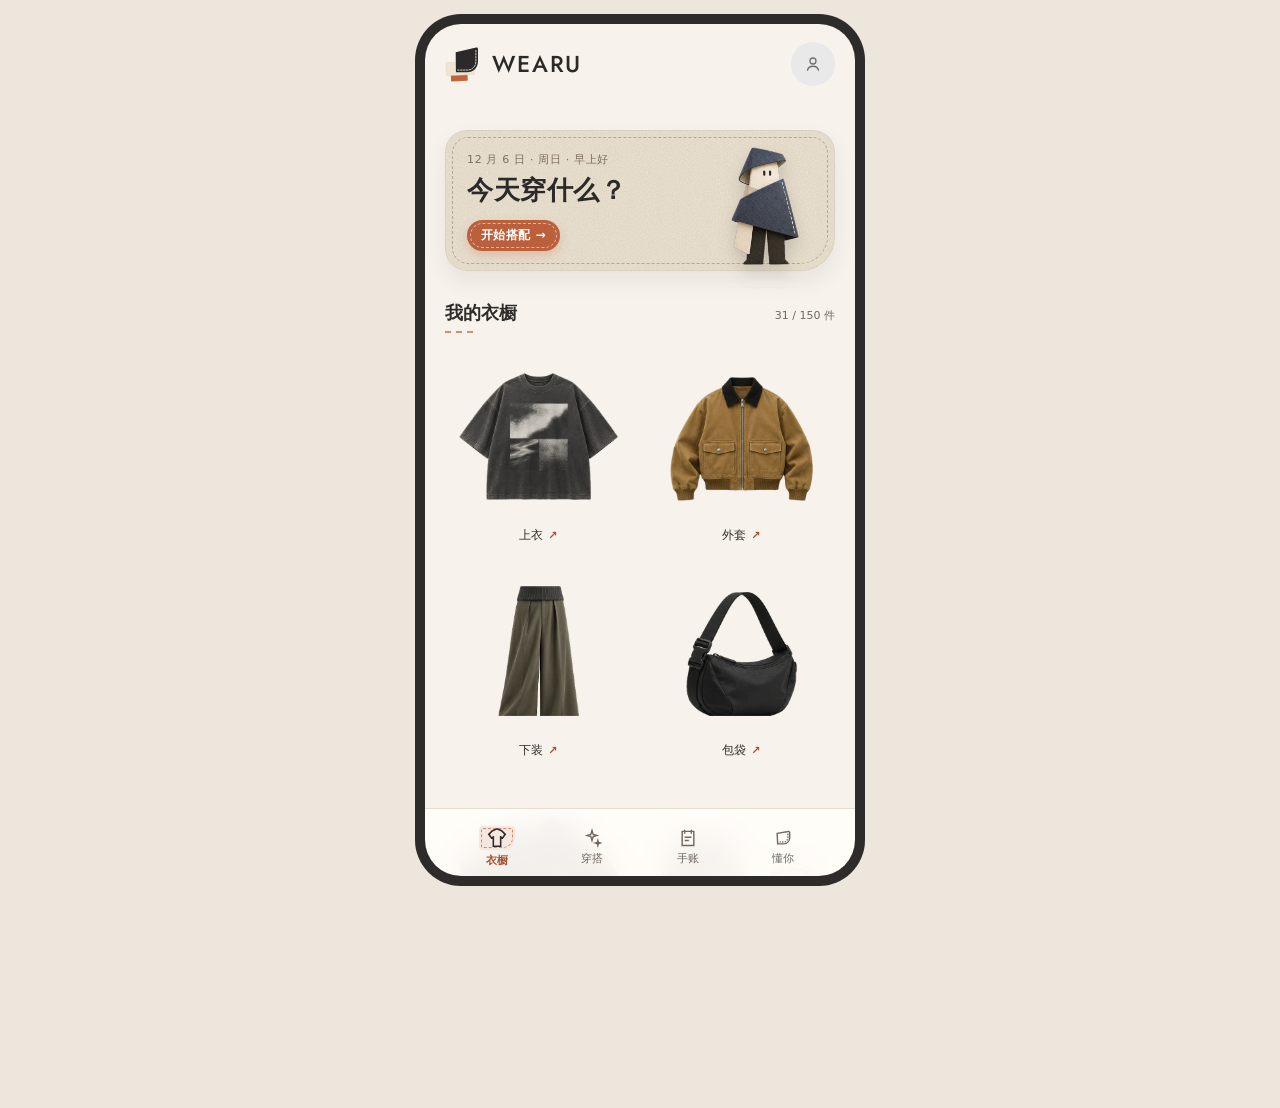
==== wearu/index.html @ a8592b29 "feat: WEARU Plus subscription entry points; gender moves into profile form Co-Authored-By: Claude Op" ====
<!doctype html>
<html lang="zh-CN">
<head>
  <meta charset="UTF-8" />
  <meta name="viewport" content="width=device-width, initial-scale=1, viewport-fit=cover" />
  <meta name="theme-color" content="#F6EFE6" />
  <meta name="apple-mobile-web-app-capable" content="yes" />
  <meta name="apple-mobile-web-app-status-bar-style" content="default" />
  <title>WEARU · AI 穿搭伙伴 Demo</title>
  <link rel="stylesheet" href="base.css" />
  <link rel="stylesheet" href="preview.css" />
  <link rel="preconnect" href="https://fonts.googleapis.com" />
  <link href="https://fonts.googleapis.com/css2?family=Jost:wght@500&display=swap" rel="stylesheet" />
</head>
<body>
  <div class="app-shell" id="app">
    <main id="screen" aria-live="polite"></main>
  </div>
  <div id="toast" class="toast" role="status"></div>
  <script src="preview.js"></script>
  <link rel="stylesheet" href="v011.css" />
  <script src="v011.js"></script>
  <link rel="stylesheet" href="v014.css" />
  <script src="v014.js"></script>
  <link rel="stylesheet" href="v015.css" />
  <script src="v015.js"></script>
  <link rel="stylesheet" href="v016.css" />
  <script src="v016.js"></script>
  <link rel="stylesheet" href="v017.css" />
  <script src="v017.js"></script>
  <link rel="stylesheet" href="v018.css" />
  <script src="v018.js"></script>
  <link rel="stylesheet" href="v019.css" />
  <script src="v019.js"></script>
  <link rel="stylesheet" href="v020.css" />
  <script src="v020.js"></script>
  <link rel="stylesheet" href="v021.css" />
  <script src="v021.js"></script>
  <link rel="stylesheet" href="v022.css" />
  <script src="v022.js"></script>
  <link rel="stylesheet" href="v023.css" />
  <link rel="stylesheet" href="v024.css" />
  <script src="v024.js"></script>
  <script src="v025.js"></script>
  <link rel="stylesheet" href="v026.css" />
  <script src="v026.js"></script>
  <link rel="stylesheet" href="v027.css" />
  <link rel="stylesheet" href="v028.css" />
  <script src="v028.js"></script>
  <link rel="stylesheet" href="v029.css" />
  <link rel="stylesheet" href="v030.css" />
  <script src="v030.js"></script>
  <link rel="stylesheet" href="v031.css" />
  <script src="v031.js"></script>
  <link rel="stylesheet" href="v032.css" />
  <script src="v032.js"></script>
  <link rel="stylesheet" href="v033.css" />
  <script src="v033.js"></script>
  <link rel="stylesheet" href="v034.css" />
  <script src="v034.js"></script>
  <link rel="stylesheet" href="v035.css" />
  <script src="v035.js"></script>
</body>
</html>
---- wearu/base.css ----
:root {
  --ink: #232323;
  --muted: #737373;
  --paper: #f1f1f1;
  --surface: #fafafa;
  --line: #d7d7d7;
  --accent: #646464;
  --accent-dark: #4e4e4e;
  --sage: #7e7e7e;
  --blue: #444444;
  --shadow: 0 12px 34px rgba(49,49,49, .1);
  --serif: 'Noto Serif SC', 'Songti SC', serif;
  --sans: 'DM Sans', 'Noto Sans SC', system-ui, sans-serif;
}

* { box-sizing: border-box; }
html { background: #d4d4d4; }
body { margin: 0; color: var(--ink); font-family: var(--sans); background: #d4d4d4; letter-spacing: 0; }
button, input, textarea { font: inherit; letter-spacing: 0; }
button { color: inherit; }

.app-shell { width: 100%; max-width: 480px; min-height: 100dvh; margin: 0 auto; background: var(--paper); position: relative; overflow: hidden; }
#screen { min-height: 100dvh; }
.screen { min-height: 100dvh; padding: max(18px, env(safe-area-inset-top)) 20px calc(92px + env(safe-area-inset-bottom)); animation: enter .28s ease both; }
.screen.flush { padding-left: 0; padding-right: 0; }
@keyframes enter { from { opacity: 0; transform: translateY(5px); } }

.topbar { display: flex; align-items: center; justify-content: space-between; height: 44px; }
.eyebrow { margin: 0; color: var(--muted); font-size: 12px; font-weight: 600; text-transform: uppercase; }
.icon-btn { width: 40px; height: 40px; display: grid; place-items: center; border: 1px solid var(--line); border-radius: 50%; background: rgba(250,250,250,.75); cursor: pointer; }
.icon-btn svg { width: 19px; height: 19px; fill: none; stroke: currentColor; stroke-width: 1.8; }

h1, h2, h3, p { margin-top: 0; }
h1 { margin: 22px 0 12px; font-family: var(--serif); font-size: 34px; line-height: 1.25; font-weight: 600; }
h2 { font-family: var(--serif); font-size: 25px; line-height: 1.35; font-weight: 600; }
.lead { color: var(--muted); font-size: 15px; line-height: 1.7; }

.weather { display: flex; align-items: center; gap: 8px; color: var(--muted); font-size: 13px; }
.weather-dot { width: 7px; height: 7px; border-radius: 50%; background: #a0a0a0; box-shadow: 0 0 0 4px rgba(160,160,160,.12); }
.intent-grid { display: grid; grid-template-columns: 1fr 1fr; gap: 10px; margin: 24px 0 18px; }
.intent { min-height: 112px; padding: 14px; border: 1px solid var(--line); background: rgba(250,250,250,.68); border-radius: 6px; text-align: left; display: flex; flex-direction: column; justify-content: space-between; cursor: pointer; transition: .2s ease; }
.intent span:first-child { font-family: var(--serif); font-size: 16px; line-height: 1.45; }
.intent small { color: var(--muted); font-size: 11px; }
.intent.selected { border-color: var(--accent); background: #ececec; box-shadow: inset 0 0 0 1px var(--accent); }
.intent-mark { width: 22px; height: 3px; background: var(--line); transition: .2s ease; }
.intent.selected .intent-mark { width: 42px; background: var(--accent); }

.composer { position: relative; }
.composer textarea { width: 100%; min-height: 86px; padding: 15px 48px 15px 15px; resize: none; border: 1px solid var(--line); border-radius: 6px; background: var(--surface); color: var(--ink); line-height: 1.6; outline: none; }
.composer textarea:focus { border-color: #a1a1a1; box-shadow: 0 0 0 3px rgba(161,161,161,.13); }
.composer .send { position: absolute; right: 10px; bottom: 11px; width: 32px; height: 32px; border: 0; border-radius: 50%; background: var(--ink); color: white; display: grid; place-items: center; }

.primary, .secondary { width: 100%; min-height: 52px; padding: 14px 18px; border-radius: 4px; font-weight: 600; cursor: pointer; }
.primary { border: 1px solid var(--ink); background: var(--ink); color: white; }
.primary.accent { border-color: var(--accent); background: var(--accent); }
.primary:disabled { opacity: .35; cursor: default; }
.secondary { border: 1px solid var(--line); background: var(--surface); }
.sticky-action { position: fixed; z-index: 5; left: 50%; bottom: calc(78px + env(safe-area-inset-bottom)); transform: translateX(-50%); width: min(calc(100% - 40px), 440px); }

.bottom-nav { position: fixed; z-index: 6; left: 50%; bottom: 0; transform: translateX(-50%); width: min(100%, 480px); height: calc(66px + env(safe-area-inset-bottom)); padding: 8px 36px env(safe-area-inset-bottom); display: flex; justify-content: space-between; background: rgba(241,241,241,.94); border-top: 1px solid var(--line); backdrop-filter: blur(12px); }
.nav-item { min-width: 58px; border: 0; background: none; color: var(--muted); font-size: 10px; display: grid; gap: 2px; place-items: center; }
.nav-item svg { width: 21px; height: 21px; fill: none; stroke: currentColor; stroke-width: 1.6; }
.nav-item.active { color: var(--ink); }

.sheet-backdrop { position: fixed; z-index: 20; inset: 0; background: rgba(26,26,26,.38); display: flex; align-items: flex-end; justify-content: center; animation: fade .2s ease; }
.sheet { width: min(100%, 480px); max-height: 90dvh; overflow: auto; padding: 10px 20px calc(24px + env(safe-area-inset-bottom)); border-radius: 12px 12px 0 0; background: var(--paper); animation: sheet .3s ease; }
@keyframes fade { from { opacity: 0; } }
@keyframes sheet { from { transform: translateY(40px); opacity: 0; } }
.sheet-handle { width: 40px; height: 4px; margin: 2px auto 22px; border-radius: 3px; background: var(--line); }
.sheet-head { display: flex; justify-content: space-between; align-items: start; gap: 16px; }
.sheet-head h2 { margin-bottom: 8px; }

.wardrobe-grid { display: grid; grid-template-columns: repeat(2, 1fr); gap: 10px; margin: 20px 0; }
.garment-card { position: relative; min-height: 185px; overflow: hidden; border: 1px solid transparent; border-radius: 6px; background: #e7e7e7; cursor: pointer; }
.garment-card img { width: 100%; aspect-ratio: 1 / 1; object-fit: cover; display: block; mix-blend-mode: multiply; }
.garment-card .meta { padding: 10px; background: var(--surface); }
.garment-card strong { display: block; font-size: 13px; }
.garment-card small { color: var(--muted); font-size: 11px; }
.garment-card.selected { border-color: var(--accent); }
.check { position: absolute; top: 10px; right: 10px; width: 24px; height: 24px; border-radius: 50%; display: grid; place-items: center; color: white; background: var(--accent); font-size: 13px; }
.selection-count { color: var(--muted); font-size: 13px; }

.loading-screen { display: grid; place-items: center; align-content: center; text-align: center; }
.loader-look { width: 210px; height: 250px; position: relative; margin-bottom: 34px; }
.loader-look span { position: absolute; background: var(--line); animation: pulse 1.4s infinite ease-in-out; }
.loader-look .a { width: 92px; height: 78px; top: 8px; left: 57px; }
.loader-look .b { width: 74px; height: 122px; top: 94px; left: 31px; animation-delay: .12s; }
.loader-look .c { width: 74px; height: 122px; top: 94px; right: 27px; animation-delay: .24s; }
@keyframes pulse { 50% { background: #afafaf; transform: translateY(-3px); } }
.progress { width: 220px; height: 2px; overflow: hidden; background: var(--line); }
.progress::after { content: ''; display: block; height: 100%; width: 40%; background: var(--accent); animation: progress 1.4s infinite ease-in-out; }
@keyframes progress { from { transform: translateX(-100%); } to { transform: translateX(350%); } }

.canvas-head { padding: 18px 20px 0; }
.canvas-head h1 { margin: 12px 0 7px; font-size: 27px; }
.direction { margin: 18px 0 10px; display: grid; grid-template-columns: repeat(3, 1fr); border-bottom: 1px solid var(--line); }
.direction button { padding: 10px 4px 11px; border: 0; border-bottom: 2px solid transparent; background: none; color: var(--muted); font-size: 12px; }
.direction button.active { color: var(--ink); border-bottom-color: var(--accent); font-weight: 600; }

.look-canvas { height: min(52dvh, 470px); min-height: 410px; position: relative; margin: 0 12px; overflow: hidden; background: #e5e5e5; border-radius: 6px; }
.look-canvas::before { content: 'LOOK 01'; position: absolute; left: 14px; top: 14px; z-index: 2; color: #7c7c7c; font-size: 10px; font-weight: 600; }
.look-item { position: absolute; padding: 0; border: 1px solid transparent; border-radius: 4px; background: transparent; cursor: pointer; transition: transform .22s ease, border-color .22s ease; }
.look-item img { width: 100%; height: 100%; object-fit: cover; display: block; mix-blend-mode: multiply; }
.look-item.selected { border-color: var(--accent); transform: scale(1.025); z-index: 3; }
.look-item.outer { width: 50%; height: 44%; top: 6%; left: 2%; transform: rotate(-3deg); }
.look-item.top { width: 42%; height: 38%; top: 9%; right: 4%; transform: rotate(4deg); }
.look-item.bottom { width: 48%; height: 47%; bottom: 3%; left: 7%; transform: rotate(2deg); }
.look-item.shoes { width: 40%; height: 31%; bottom: 8%; right: 5%; transform: rotate(-5deg); }
.look-item.selected.outer, .look-item.selected.top, .look-item.selected.bottom, .look-item.selected.shoes { transform: scale(1.025); }

.canvas-info { padding: 17px 20px 170px; }
.rationale { font-family: var(--serif); font-size: 15px; line-height: 1.7; }
.lesson { display: flex; gap: 12px; padding: 13px 0; border-top: 1px solid var(--line); color: var(--muted); font-size: 12px; line-height: 1.65; }
.lesson b { flex: 0 0 auto; color: var(--accent); font-size: 10px; }
.canvas-dock { position: fixed; z-index: 7; left: 50%; bottom: 0; transform: translateX(-50%); width: min(100%, 480px); padding: 10px 20px calc(14px + env(safe-area-inset-bottom)); background: rgba(241,241,241,.96); border-top: 1px solid var(--line); backdrop-filter: blur(12px); }
.quick-actions { display: flex; gap: 7px; overflow-x: auto; padding-bottom: 9px; scrollbar-width: none; }
.quick-actions button { flex: 0 0 auto; padding: 8px 12px; border: 1px solid var(--line); border-radius: 18px; background: var(--surface); font-size: 11px; }
.dock-row { display: grid; grid-template-columns: 46px 1fr; gap: 8px; }

.preview-hero { position: relative; height: 64dvh; min-height: 510px; background: #e1e1e1; overflow: hidden; }
.preview-hero img { width: 100%; height: 100%; object-fit: cover; }
.preview-top { position: absolute; z-index: 2; top: max(18px, env(safe-area-inset-top)); left: 18px; right: 18px; display: flex; justify-content: space-between; }
.preview-tag { padding: 7px 10px; border-radius: 2px; background: rgba(250,250,250,.84); backdrop-filter: blur(8px); font-size: 10px; font-weight: 600; }
.preview-body { padding: 20px 20px 34px; }
.preview-body h2 { margin-bottom: 7px; }
.disclaimer { color: var(--muted); font-size: 11px; line-height: 1.55; }
.feedback-chips { display: flex; gap: 8px; overflow-x: auto; margin: 16px 0; scrollbar-width: none; }
.feedback-chips button { flex: 0 0 auto; padding: 9px 12px; border: 1px solid var(--line); border-radius: 18px; background: transparent; font-size: 11px; }
.action-row { display: grid; grid-template-columns: 1fr 1.45fr; gap: 8px; }

.checklist { margin: 24px 0; border-top: 1px solid var(--line); }
.checklist-item { display: grid; grid-template-columns: 42px 1fr auto; align-items: center; gap: 12px; padding: 13px 0; border-bottom: 1px solid var(--line); }
.checklist-item img { width: 42px; height: 42px; border-radius: 3px; object-fit: cover; mix-blend-mode: multiply; }
.checklist-item strong { font-size: 13px; }
.checklist-item small { display: block; color: var(--muted); font-size: 11px; }
.checklist-item span { color: var(--sage); font-size: 18px; }
.try-note { padding: 14px; margin: 18px 0; border-left: 3px solid var(--accent); background: #e8e8e8; font-size: 12px; line-height: 1.65; }

.confirmed { min-height: 100dvh; padding: max(28px, env(safe-area-inset-top)) 20px calc(32px + env(safe-area-inset-bottom)); display: flex; flex-direction: column; }
.confirmed .mini-look { flex: 1; min-height: 390px; margin: 18px 0; position: relative; background: #e5e5e5; overflow: hidden; border-radius: 4px; }
.confirmed .mini-look img { width: 100%; height: 100%; object-fit: cover; }
.confirmed h1 { margin: 8px 0; }
.confirmed .date-stamp { color: var(--accent); font-family: var(--serif); font-size: 13px; }

.feedback-list { display: grid; gap: 8px; margin: 20px 0 28px; }
.feedback-option { padding: 15px; border: 1px solid var(--line); border-radius: 4px; background: var(--surface); text-align: left; }
.feedback-option.selected { border-color: var(--accent); background: #ececec; }
.learning-card { padding: 18px; margin: 20px 0; background: #e7e7e7; border-radius: 4px; }
.learning-card small { color: var(--sage); font-weight: 600; }
.learning-card p { margin: 8px 0 0; font-family: var(--serif); line-height: 1.7; }

.toast { position: fixed; z-index: 50; left: 50%; bottom: 100px; transform: translate(-50%, 12px); width: max-content; max-width: calc(100% - 40px); padding: 11px 15px; border-radius: 3px; background: var(--ink); color: white; font-size: 12px; opacity: 0; pointer-events: none; transition: .25s ease; }
.toast.show { opacity: 1; transform: translate(-50%, 0); }

.design-note { padding: 12px 0; color: var(--muted); font-size: 11px; text-align: center; }
@media (min-width: 600px) {
  .app-shell { box-shadow: 0 0 0 1px rgba(0,0,0,.04), 0 20px 80px rgba(0,0,0,.16); }
}
@media (prefers-reduced-motion: reduce) { *, *::before, *::after { animation-duration: .01ms !important; scroll-behavior: auto !important; transition-duration: .01ms !important; } }

/* Wardrobe-first mobile experience */
:root {
  --closet-ink: #272727;
  --closet-muted: #727272;
  --closet-paper: #f2f2f2;
  --closet-cool: #e4e4e4;
  --closet-coral: #808080;
  --oak-light: #b2b2b2;
  --oak: #8c8c8c;
  --oak-dark: #646464;
  --cabinet: #e1e1e1;
}

.app-shell { background: var(--closet-paper); }
.screen { padding: max(18px, env(safe-area-inset-top)) 18px calc(86px + env(safe-area-inset-bottom)); }
.kicker { margin: 0 0 5px; color: var(--closet-muted); font-size: 10px; font-weight: 600; letter-spacing: 1.2px; }
.round-btn { width: 40px; height: 40px; flex: 0 0 auto; display: grid; place-items: center; border: 1px solid rgba(53,53,53,.14); border-radius: 50%; background: rgba(255,255,255,.62); cursor: pointer; }
.round-btn svg { width: 19px; height: 19px; fill: none; stroke: currentColor; stroke-width: 1.7; }
.primary { min-height: 50px; border: 0; border-radius: 5px; background: var(--closet-ink); }

.bottom-nav { height: calc(64px + env(safe-area-inset-bottom)); padding: 7px 46px env(safe-area-inset-bottom); background: rgba(242,242,242,.95); border-color: rgba(62,62,62,.12); }
.nav-item { cursor: pointer; }
.nav-item svg { width: 22px; height: 22px; }
.nav-item.active { color: var(--closet-coral); }

.wardrobe-home { background: linear-gradient(180deg, var(--closet-cool) 0, #efefef 38%, var(--closet-paper) 78%); }
.home-header { height: 58px; display: flex; align-items: flex-start; justify-content: space-between; }
.home-header h1 { margin: 0; font-family: var(--serif); font-size: 28px; line-height: 1.2; }

.dada-guide { height: 112px; margin: 6px 0 10px; position: relative; display: flex; align-items: center; }
.dada-copy { width: 67%; padding: 13px 38px 13px 14px; position: relative; z-index: 1; border-radius: 5px; background: rgba(255,255,255,.7); box-shadow: 0 8px 24px rgba(66,66,66,.07); }
.dada-copy::after { content: ''; position: absolute; right: -12px; top: 37px; border: 7px solid transparent; border-left-color: rgba(255,255,255,.7); }
.dada-copy b, .dada-copy span { display: block; }
.dada-copy b { margin-bottom: 4px; font-family: var(--serif); font-size: 13px; }
.dada-copy span { color: var(--closet-muted); font-size: 11px; }
.dada-guide img { width: 132px; height: 142px; position: absolute; z-index: 2; right: -14px; bottom: -13px; object-fit: cover; object-position: center; mix-blend-mode: multiply; }

.wardrobe-frame { position: relative; padding: 9px 9px 11px; border: 4px solid var(--oak-dark); border-radius: 8px 8px 4px 4px; background: var(--oak); box-shadow: inset 0 0 0 3px rgba(234,234,234,.35), 0 18px 36px rgba(58,58,58,.18); transition: transform .35s ease, opacity .35s ease; }
.wardrobe-frame.is-opening { transform: scale(.97); }
.wood-top { height: 32px; padding: 0 6px 7px; display: flex; align-items: center; justify-content: space-between; color: #3e3e3e; }
.wood-top span { font-family: var(--serif); font-size: 11px; font-weight: 600; letter-spacing: 2px; }
.wood-top button { border: 0; background: none; color: #505050; font-size: 9px; text-decoration: underline; text-underline-offset: 3px; }
.closet-grid { height: min(52dvh, 470px); min-height: 404px; display: grid; grid-template-columns: repeat(6, 1fr); grid-template-rows: 1.08fr .86fr .58fr; gap: 5px; }
.closet-zone { min-width: 0; min-height: 0; padding: 0; overflow: hidden; position: relative; border: 2px solid var(--oak-dark); border-radius: 2px; background: var(--cabinet); box-shadow: inset 0 0 18px rgba(80,80,80,.08); cursor: pointer; transition: transform .3s ease, filter .3s ease, box-shadow .3s ease; }
.closet-zone:active { transform: scale(.975); }
.closet-zone.opening { z-index: 5; transform: scale(1.07); filter: brightness(1.05); box-shadow: 0 14px 32px rgba(45,45,45,.28); }
.zone-outer { grid-column: 1 / 4; grid-row: 1 / 3; }
.zone-tops { grid-column: 4 / 7; grid-row: 1; }
.zone-bottoms { grid-column: 4 / 7; grid-row: 2; }
.zone-shoes { grid-column: 1 / 3; grid-row: 3; }
.zone-bags { grid-column: 3 / 5; grid-row: 3; }
.zone-accessories { grid-column: 5 / 7; grid-row: 3; }
.zone-label { position: absolute; z-index: 3; top: 8px; left: 9px; right: 8px; display: flex; align-items: baseline; justify-content: space-between; text-align: left; }
.zone-label b { color: #3b3b3b; font-family: var(--serif); font-size: 12px; }
.zone-label small { color: #707070; font-size: 9px; }
.zone-content { position: absolute; inset: 26px 5px 17px; }
.zone-content::before { content: ''; position: absolute; top: 0; left: 9%; right: 9%; height: 2px; background: var(--oak-dark); opacity: .55; }
.zone-content img { width: 100%; height: 100%; display: block; object-fit: contain; mix-blend-mode: multiply; transition: transform .3s ease; }
.closet-zone:hover .zone-content img { transform: scale(1.035); }
.zone-hint { position: absolute; z-index: 2; left: 8px; bottom: 6px; color: #747474; font-size: 8px; }
.zone-shoes .zone-content, .zone-bags .zone-content { inset: 23px 4px 10px; }
.zone-shoes .zone-content::before, .zone-bags .zone-content::before { display: none; }
.wood-base { height: 11px; display: flex; justify-content: space-around; }
.wood-base span { width: 52px; height: 8px; margin-top: 9px; border-radius: 0 0 4px 4px; background: var(--oak-dark); }
.add-clothes { width: 100%; height: 46px; margin-top: 20px; display: flex; align-items: center; justify-content: center; gap: 8px; border: 1px solid rgba(58,58,58,.17); border-radius: 5px; background: rgba(255,255,255,.55); color: var(--closet-ink); font-size: 12px; font-weight: 600; }
.add-clothes svg { width: 17px; height: 17px; fill: none; stroke: currentColor; stroke-width: 1.7; }

.category-screen { min-height: 100dvh; background: var(--closet-paper); animation: categoryIn .35s cubic-bezier(.2,.75,.25,1) both; }
@keyframes categoryIn { from { opacity: 0; transform: scale(.965) translateY(8px); } }
.list-header { height: 74px; display: grid; grid-template-columns: 40px 1fr 40px; align-items: center; gap: 12px; border-bottom: 1px solid rgba(61,61,61,.12); }
.list-header > div { text-align: center; }
.list-header h1 { margin: 0; font-family: var(--serif); font-size: 25px; }
.list-summary { height: 52px; display: flex; align-items: center; justify-content: space-between; }
.list-summary span { color: var(--closet-muted); font-size: 12px; }
.list-summary button { border: 0; background: none; color: var(--closet-ink); font-size: 11px; }
.clothes-list { display: grid; grid-template-columns: 1fr 1fr; gap: 10px; }
.clothing-card, .new-item-card { min-width: 0; padding: 0; position: relative; overflow: hidden; border: 1px solid rgba(61,61,61,.1); border-radius: 5px; background: #eaeaea; text-align: left; }
.clothing-card img { width: 100%; aspect-ratio: 1 / 1.08; display: block; object-fit: cover; mix-blend-mode: multiply; }
.wear-count { position: absolute; z-index: 2; top: 9px; left: 9px; padding: 5px 7px; border-radius: 12px; background: rgba(35,35,35,.67); color: white; font-size: 8px; }
.clothing-info { min-height: 60px; padding: 10px; display: block; background: rgba(255,255,255,.75); }
.clothing-info b, .clothing-info small { display: block; overflow: hidden; text-overflow: ellipsis; white-space: nowrap; }
.clothing-info b { margin-bottom: 4px; font-size: 12px; }
.clothing-info small { color: var(--closet-muted); font-size: 9px; }
.new-item-card { min-height: 220px; display: grid; place-items: center; align-content: center; gap: 8px; border-style: dashed; background: transparent; color: var(--closet-muted); font-size: 11px; }
.new-item-card svg { width: 24px; height: 24px; fill: none; stroke: currentColor; stroke-width: 1.3; }
.list-footnote { margin: 24px 0; color: var(--closet-muted); font-size: 9px; text-align: center; }

.sheet-backdrop { background: rgba(31,31,31,.38); }
.item-sheet { width: min(100%,480px); padding: 10px 18px calc(22px + env(safe-area-inset-bottom)); border-radius: 12px 12px 0 0; background: var(--closet-paper); animation: sheet .3s ease; }
.item-sheet > img { width: 100%; height: min(48dvh, 430px); display: block; border-radius: 5px; object-fit: contain; background: #e7e7e7; mix-blend-mode: multiply; }
.item-sheet-copy { padding: 17px 0; display: flex; align-items: flex-start; justify-content: space-between; gap: 14px; }
.item-sheet-copy h2 { margin: 0 0 5px; font-size: 21px; }
.item-sheet-copy p:last-child { margin: 0; color: var(--closet-muted); font-size: 10px; }
.toast { bottom: 86px; }

::view-transition-old(root) { animation: .18s ease both fade; }
::view-transition-new(root) { animation: .3s ease both categoryIn; }

@media (max-height: 760px) {
  .dada-guide { height: 90px; }
  .dada-guide img { width: 112px; height: 120px; }
  .closet-grid { min-height: 350px; height: 46dvh; }
  .add-clothes { margin-top: 14px; }
}

/* Interactive 3D wardrobe */
.wardrobe-scene-wrap { position: relative; overflow: hidden; border: 1px solid rgba(56,56,56,.18); border-radius: 7px; background: radial-gradient(circle at 50% 22%, #ececec 0, #c8c8c8 58%, #7e7e7e 100%); box-shadow: inset 0 0 40px rgba(59,59,59,.12), 0 18px 36px rgba(57,57,57,.13); transition: transform .45s ease, opacity .45s ease; }
.wardrobe-scene-wrap.is-opening { transform: scale(1.04); opacity: .78; }
.scene-toolbar { height: 34px; padding: 0 11px; position: absolute; z-index: 3; top: 0; left: 0; right: 0; display: flex; align-items: center; justify-content: space-between; background: linear-gradient(180deg, rgba(250,250,250,.76), rgba(250,250,250,0)); pointer-events: none; }
.scene-toolbar span { display: flex; align-items: center; gap: 6px; color: #4e4e4e; font-size: 9px; font-weight: 600; }
.scene-toolbar i { width: 6px; height: 6px; border-radius: 50%; background: #848484; box-shadow: 0 0 0 3px rgba(132,132,132,.14); }
.scene-toolbar button { padding: 5px 7px; border: 0; background: transparent; color: #5b5b5b; font-size: 8px; text-decoration: underline; text-underline-offset: 3px; pointer-events: auto; }
#wardrobe-scene { width: 100%; height: min(52dvh, 470px); min-height: 400px; touch-action: none; cursor: grab; }
#wardrobe-scene:active { cursor: grabbing; }
#wardrobe-scene canvas { width: 100%; height: 100%; display: block; }
.scene-tip { height: 27px; padding: 0 12px; position: absolute; left: 0; right: 0; bottom: 0; display: flex; align-items: center; justify-content: space-between; background: rgba(57,57,57,.58); color: rgba(255,255,255,.88); font-size: 8px; pointer-events: none; }
.scene-tip span:first-child::before { content: '↔'; margin-right: 5px; }
.scene-tip span:last-child::before { content: '◎'; margin-right: 5px; }
.scene-fallback { height: 100%; display: grid; place-items: center; color: #505050; font-size: 11px; }

.add-sheet { width: min(100%, 480px); padding: 10px 18px calc(22px + env(safe-area-inset-bottom)); border-radius: 12px 12px 0 0; background: var(--closet-paper); animation: sheet .3s ease; }
.add-sheet h2 { margin: 0 0 7px; font-size: 23px; }
.add-lead { margin: 0 0 19px; color: var(--closet-muted); font-size: 11px; line-height: 1.6; }
.add-methods { display: grid; gap: 8px; }
.add-methods > button { min-height: 68px; padding: 10px 12px; display: grid; grid-template-columns: 40px 1fr 18px; align-items: center; gap: 10px; border: 1px solid rgba(58,58,58,.12); border-radius: 5px; background: #fdfdfd; text-align: left; }
.add-methods .method-icon { width: 40px; height: 40px; display: grid; place-items: center; border-radius: 50%; background: #dddddd; color: #666666; font-size: 19px; }
.add-methods b, .add-methods small { display: block; }
.add-methods b { margin-bottom: 4px; font-size: 12px; }
.add-methods small { color: var(--closet-muted); font-size: 9px; }
.add-methods i { color: #959595; font-size: 21px; font-style: normal; }
.text-back { margin: 0 0 18px; padding: 0; border: 0; background: transparent; color: var(--closet-muted); font-size: 10px; }
.link-form { display: grid; grid-template-columns: 1fr 92px; gap: 8px; }
.link-form input { min-width: 0; height: 48px; padding: 0 12px; border: 1px solid rgba(58,58,58,.18); border-radius: 4px; background: #fdfdfd; outline: none; }
.link-form input:focus { border-color: var(--closet-coral); box-shadow: 0 0 0 3px rgba(128,128,128,.1); }
.link-form button { border: 0; border-radius: 4px; background: var(--closet-ink); color: white; font-size: 10px; }
.link-form button:disabled { opacity: .55; }
.privacy-note { margin: 13px 0 4px; color: var(--closet-muted); font-size: 9px; line-height: 1.55; }
.import-preview { margin: 17px 0; display: grid; grid-template-columns: 112px 1fr; align-items: center; gap: 14px; border: 1px solid rgba(58,58,58,.12); border-radius: 5px; overflow: hidden; background: #fdfdfd; }
.import-preview img { width: 112px; height: 112px; display: block; object-fit: cover; background: #e6e6e6; mix-blend-mode: multiply; }
.import-preview b, .import-preview small { display: block; }
.import-preview b { margin-bottom: 6px; font-size: 12px; }
.import-preview small { color: var(--closet-muted); font-size: 9px; }
.category-select { margin: 0 0 17px; display: flex; align-items: center; justify-content: space-between; }
.category-select span { font-size: 11px; font-weight: 600; }
.category-select select { min-width: 122px; height: 38px; padding: 0 10px; border: 1px solid rgba(58,58,58,.15); border-radius: 4px; background: #fdfdfd; }
.import-cancel { margin-top: 8px; }

@media (max-height: 760px) {
  #wardrobe-scene { min-height: 340px; height: 44dvh; }
}

/* Flat wardrobe management direction */
.wardrobe-home { overflow-y: auto; background: linear-gradient(180deg, #e7e7e7 0, #f1f1f1 270px, var(--closet-paper) 100%); }
.dada-integrated { height: 104px; margin-bottom: 14px; }
.dada-integrated .dada-copy { width: calc(100% - 92px); padding-right: 18px; }
.dada-integrated > img { width: 112px; height: 142px; right: -2px; bottom: -18px; object-fit: contain; object-position: center bottom; mix-blend-mode: normal; filter: drop-shadow(0 8px 10px rgba(61,61,61,.16)); }

.closet-furniture { margin-top: 2px; }
.furniture-heading { height: 42px; display: flex; align-items: flex-end; justify-content: space-between; }
.furniture-heading h2 { margin: 0; font-size: 19px; }
.furniture-heading > span { color: var(--closet-muted); font-size: 10px; }
.flat-wardrobe { height: 340px; margin-top: 10px; position: relative; overflow: hidden; border-radius: 7px; background: #e4e4e4; box-shadow: inset 0 0 0 1px rgba(61,61,61,.1), 0 12px 28px rgba(57,57,57,.11); }
.flat-wardrobe > img:first-child { width: 100%; height: 100%; display: block; object-fit: contain; filter: drop-shadow(0 10px 14px rgba(52,52,52,.13)); }
.closet-clothing { position: absolute; z-index: 2; object-fit: contain; mix-blend-mode: multiply; pointer-events: none; }
.closet-jacket { width: 34%; height: 49%; left: 8%; top: 17%; }
.closet-top { width: 25%; height: 27%; right: 13%; top: 15%; }
.closet-trousers { width: 24%; height: 30%; right: 14%; top: 43%; }
.closet-bag { width: 22%; height: 20%; left: 39%; bottom: 7%; }
.wardrobe-hotspot { position: absolute; z-index: 4; padding: 0; border: 1px solid transparent; border-radius: 4px; background: transparent; cursor: pointer; transition: .2s ease; }
.wardrobe-hotspot:hover, .wardrobe-hotspot:active { border-color: rgba(128,128,128,.72); background: rgba(248,248,248,.16); box-shadow: inset 0 0 0 1px rgba(255,255,255,.45); }
.wardrobe-hotspot span { position: absolute; left: 7px; bottom: 6px; padding: 4px 7px; border-radius: 12px; background: rgba(39,39,39,.7); color: white; font-size: 8px; }
.wardrobe-hotspot small { position: absolute; right: 7px; top: 7px; width: 19px; height: 19px; display: grid; place-items: center; border-radius: 50%; background: rgba(253,253,253,.88); color: #4a4a4a; font-size: 8px; }
.hotspot-outer { left: 4%; top: 9%; width: 44%; height: 62%; }
.hotspot-tops { right: 5%; top: 9%; width: 43%; height: 31%; }
.hotspot-bottoms { right: 5%; top: 40%; width: 43%; height: 33%; }
.hotspot-bags { left: 4%; right: 5%; bottom: 3%; height: 24%; }

.small-furniture-grid { display: grid; grid-template-columns: 1fr 1fr; gap: 10px; margin-top: 12px; }
.furniture-card { min-width: 0; padding: 0; overflow: hidden; border: 1px solid rgba(59,59,59,.11); border-radius: 6px; background: rgba(255,255,255,.62); text-align: left; }
.furniture-image { height: 137px; position: relative; display: block; overflow: hidden; background: #e6e6e6; }
.furniture-image > img:first-child { width: 100%; height: 100%; display: block; object-fit: contain; filter: drop-shadow(0 8px 10px rgba(54,54,54,.1)); }
.stored-item { position: absolute; z-index: 2; object-fit: contain; mix-blend-mode: multiply; pointer-events: none; }
.shoes-stored { width: 62%; height: 47%; left: 19%; bottom: 13%; }
.jewelry-stored { width: 40%; height: 38%; left: 30%; bottom: 22%; }
.furniture-meta { min-height: 48px; padding: 9px 10px; display: flex; align-items: center; justify-content: space-between; background: rgba(255,255,255,.72); }
.furniture-meta b { font-family: var(--serif); font-size: 12px; }
.furniture-meta small { color: var(--closet-muted); font-size: 9px; }
.wardrobe-home .add-clothes { margin: 12px 0 8px; }

@media (max-height: 760px) {
  .flat-wardrobe { height: 300px; }
  .furniture-image { height: 120px; }
}

/* Product demo v3 */
:root { --v3-bg:#f1f1f1; --v3-white:#fdfdfd; --v3-ink:#2a2a2a; --v3-muted:#8a8a8a; --v3-coral:#8b8b8b; --v3-wood:#ababab; --v3-line:#e0e0e0; }
.v3 { min-height:100dvh; color:var(--v3-ink); background:var(--v3-bg); font-family:'Noto Sans SC',var(--sans); }
.app-page { min-height:100dvh; padding:max(18px,env(safe-area-inset-top)) 20px calc(92px + env(safe-area-inset-bottom)); animation:v3in .28s ease both; }
@keyframes v3in { from { opacity:0; transform:translateY(5px); } }
.brand-top { height:38px; display:flex; align-items:center; justify-content:space-between; }
.brand-top>b { color:#8d8d8d; font-family:'Playfair Display',Georgia,serif; font-size:20px; }
.circle-icon { width:38px; height:38px; display:grid; place-items:center; border:0; border-radius:50%; background:#e9e9e9; color:#6e6e6e; }
.circle-icon svg,.app-nav svg,.outline-add svg,.import-sheet>button svg { width:18px; height:18px; fill:none; stroke:currentColor; stroke-width:1.7; }
.date-line { margin:8px 0 0; color:rgba(113,113,113,.62); font-size:10px; letter-spacing:1.5px; }
.weather-banner { display:flex; align-items:center; gap:12px; margin:10px 0 6px; padding:12px 14px; border-radius:18px; background:linear-gradient(135deg,rgba(242,242,242,.9),rgba(253,253,253,.75)); box-shadow:0 4px 16px rgba(113,113,113,.09); }
.weather-icon { flex:0 0 auto; width:46px; height:46px; display:grid; place-items:center; font-size:30px; line-height:1; filter:drop-shadow(0 2px 4px rgba(0,0,0,.08)); }
.weather-copy { flex:1; min-width:0; display:flex; flex-direction:column; gap:3px; }
.weather-copy b { font-family:var(--serif); font-size:26px; line-height:1; color:var(--v3-ink); }
.weather-copy b small { margin-left:6px; font-family:var(--sans); font-size:12px; color:var(--v3-muted); font-weight:400; }
.weather-copy span { color:var(--v3-muted); font-size:10px; letter-spacing:.5px; }
.weather-refresh { width:34px; height:34px; border:1px solid rgba(113,113,113,.16); border-radius:50%; background:transparent; color:#6e6e6e; font-size:15px; }

.category-panel { flex:1; display:grid; grid-template-columns:repeat(3,1fr); grid-auto-rows:1fr; gap:12px; padding:14px; border-radius:24px; background:var(--v3-white); box-shadow:0 6px 22px rgba(113,113,113,.09); }
.category-tile { position:relative; padding:0; border:0; border-radius:18px; background:#e7e7e7; box-shadow:0 3px 10px rgba(131,131,131,.1); overflow:hidden; transition:transform .18s ease; }
.category-tile:active { transform:scale(.96); }
.tile-illust { position:absolute; inset:0; display:block; }
.tile-illust img { width:100%; height:100%; object-fit:cover; }
.tile-label { position:absolute; left:0; right:0; bottom:0; z-index:2; padding:16px 0 11px; text-align:center; font-family:var(--serif); font-size:15px; color:var(--v3-ink); background:linear-gradient(to top,rgba(242,242,242,.96) 42%,rgba(242,242,242,0)); }
.tile-badge { position:absolute; z-index:3; top:9px; right:10px; min-width:20px; height:20px; padding:0 6px; display:grid; place-items:center; border-radius:12px; background:rgba(253,253,253,.94); color:var(--v3-coral); font-size:9px; font-weight:600; box-shadow:0 1px 4px rgba(99,99,99,.15); }

.profile-sheet { width:min(100%,480px); max-height:88dvh; overflow-y:auto; padding:10px 18px calc(22px + env(safe-area-inset-bottom)); border-radius:20px 20px 0 0; background:var(--v3-bg); animation:sheet .28s ease; }
.profile-sheet h2 { margin:0 0 6px; font-size:22px; }
.profile-sheet label { display:flex; align-items:center; justify-content:space-between; gap:10px; margin:12px 0; font-size:11px; color:var(--v3-ink); }
.profile-sheet input,.profile-sheet select,.profile-sheet textarea { min-width:200px; padding:9px 12px; border:1px solid #d4d4d4; border-radius:12px; background:white; font:inherit; }
.profile-sheet textarea { width:100%; resize:none; }
.chip-group { margin:14px 0; }
.chip-group>span { display:block; margin-bottom:8px; font-size:11px; color:var(--v3-ink); }
.chip-group>div { display:flex; flex-wrap:wrap; gap:7px; }
.chip { padding:7px 12px; border:1px solid #d4d4d4; border-radius:16px; background:white; font-size:11px; color:var(--v3-muted); }
.chip.selected { border-color:var(--v3-coral); background:#efefef; color:var(--v3-coral); }
.profile-sheet .dark-button { margin-top:10px; }

.page-title { margin:15px 0 22px; font-family:var(--serif); font-size:28px; line-height:1.15; }
.page-top.compact { height:62px; display:grid; grid-template-columns:38px 1fr 38px; align-items:center; }
.page-top.compact h1 { margin:0; font-family:var(--serif); font-size:22px; text-align:center; }
.top-spacer { width:38px; }
.micro { margin:0 0 5px; color:var(--v3-muted); font-size:9px; font-weight:600; letter-spacing:.7px; text-transform:uppercase; }

.app-nav { position:fixed; z-index:20; left:50%; bottom:0; transform:translateX(-50%); width:min(100%,480px); height:calc(68px + env(safe-area-inset-bottom)); padding:8px 24px env(safe-area-inset-bottom); display:grid; grid-template-columns:repeat(4,1fr); background:rgba(253,253,253,.96); border-top:1px solid var(--v3-line); backdrop-filter:blur(14px); }
.app-nav button { border:0; background:transparent; color:#bbbbbb; display:grid; place-items:center; align-content:center; gap:3px; font-size:9px; }
.app-nav button.active { color:var(--v3-coral); }
.app-nav svg { width:20px; height:20px; }

.dada-hero { min-height:168px; position:relative; overflow:hidden; display:grid; grid-template-columns:42% 58%; border-radius:24px; background:rgba(253,253,253,.92); box-shadow:0 8px 28px rgba(116,116,116,.11); }
.dada-visual { min-height:168px; position:relative; display:flex; align-items:flex-end; justify-content:center; background:#c5c5c5; }
.dada-visual img { width:100%; height:100%; position:relative; z-index:1; object-fit:contain; object-position:center bottom; }
.dada-hero-copy { padding:24px 16px 20px; position:relative; z-index:2; }
.dada-hero-copy h2 { margin:0 0 9px; font-family:var(--serif); font-size:16px; line-height:1.45; }
.dada-hero-copy p { margin:0; color:var(--v3-muted); font-size:10px; line-height:1.65; }
.dada-hero-copy button { margin-top:13px; padding:9px 15px; border:0; border-radius:18px; background:var(--v3-coral); color:white; font-size:10px; font-weight:600; box-shadow:0 5px 12px rgba(139,139,139,.27); }

.wardrobe-page { display:flex; flex-direction:column; }
.wardrobe-section { margin-top:22px; flex:1; display:flex; flex-direction:column; }
.section-title { display:flex; align-items:baseline; justify-content:space-between; margin-bottom:11px; }
.section-title h2 { margin:0; font-family:var(--sans); font-size:13px; letter-spacing:.5px; }
.section-title span { color:#a5a5a5; font-size:10px; }
.illustrated-wardrobe { height:330px; position:relative; overflow:hidden; border-radius:24px; background:var(--v3-white); box-shadow:0 6px 22px rgba(113,113,113,.09); }
.wardrobe-base { width:100%; height:100%; display:block; object-fit:contain; }
.inside-item { position:absolute; z-index:2; object-fit:contain; mix-blend-mode:multiply; pointer-events:none; }
.item-top { width:30%; height:31%; left:8%; top:17%; }
.item-jacket { width:30%; height:34%; left:9%; top:52%; }
.item-bottom { width:25%; height:34%; right:11%; top:16%; }
.item-bag { width:26%; height:25%; right:11%; bottom:10%; }
.closet-hot { position:absolute; z-index:4; padding:0; border:1px solid transparent; border-radius:11px; background:transparent; }
.closet-hot:hover,.closet-hot:active { border-color:rgba(139,139,139,.5); background:rgba(139,139,139,.04); }
.closet-hot span { position:absolute; top:9px; left:9px; padding:5px 9px; border-radius:14px; background:rgba(253,253,253,.92); box-shadow:0 2px 8px rgba(63,63,63,.08); font-size:9px; font-weight:600; }
.closet-hot i { position:absolute; top:13px; right:9px; width:18px; height:18px; display:grid; place-items:center; border-radius:50%; background:#e6e6e6; color:var(--v3-coral); font-size:8px; font-style:normal; }
.hot-tops { left:5%; top:10%; width:45%; height:42%; }
.hot-outer { left:5%; bottom:7%; width:45%; height:39%; }
.hot-bottoms { right:5%; top:10%; width:44%; height:42%; }
.hot-bags { right:5%; bottom:7%; width:44%; height:39%; }
.utility-grid { display:grid; grid-template-columns:1fr 1fr; gap:12px; margin-top:14px; }
.utility-grid>button { padding:14px 12px; border:0; border-radius:18px; background:var(--v3-white); box-shadow:0 4px 16px rgba(113,113,113,.08); }
.utility-visual { height:82px; position:relative; display:block; }
.utility-visual>img:first-child { width:100%; height:100%; object-fit:contain; }
.utility-item { position:absolute; object-fit:contain; mix-blend-mode:multiply; }
.shoe-preview { width:58%; height:42%; left:21%; bottom:12%; }
.jewel-preview { width:36%; height:35%; left:32%; bottom:20%; }
.utility-grid b,.utility-grid small { display:block; }
.utility-grid b { margin-top:6px; font-family:var(--serif); font-size:13px; }
.utility-grid small { margin-top:3px; color:var(--v3-muted); font-size:9px; }
.outline-add { width:100%; height:47px; margin-top:16px; display:flex; align-items:center; justify-content:center; gap:7px; border:1px solid rgba(141,141,141,.36); border-radius:14px; background:transparent; color:#727272; font-size:11px; font-weight:600; }

.category-summary { height:50px; display:flex; align-items:center; justify-content:space-between; color:var(--v3-muted); font-size:10px; }
.category-summary button { border:0; background:transparent; color:var(--v3-ink); font-size:10px; }
.garment-grid { display:grid; grid-template-columns:1fr 1fr; gap:11px; }
.garment-tile,.add-garment-tile { min-width:0; padding:0; overflow:hidden; position:relative; border:0; border-radius:16px; background:var(--v3-white); text-align:left; box-shadow:0 4px 14px rgba(113,113,113,.07); }
.garment-tile>img { width:100%; aspect-ratio:1/1.05; display:block; object-fit:contain; background:#f1f1f1; }
.wear-badge { position:absolute; z-index:2; top:9px; left:9px; padding:5px 7px; border-radius:11px; background:rgba(42,42,42,.65); color:white; font-size:8px; }
.garment-copy { padding:10px; display:block; }
.garment-copy b,.garment-copy small { display:block; overflow:hidden; text-overflow:ellipsis; white-space:nowrap; }
.garment-copy b { font-size:11px; }
.garment-copy small { margin-top:4px; color:var(--v3-muted); font-size:8px; }
.add-garment-tile { min-height:213px; display:grid; place-items:center; align-content:center; gap:6px; border:1px dashed #c9c9c9; background:transparent; color:var(--v3-muted); font-size:10px; }
.add-garment-tile svg { width:22px; height:22px; fill:none; stroke:currentColor; stroke-width:1.5; }

.scene-pills { display:flex; gap:8px; overflow-x:auto; scrollbar-width:none; }
.scene-pills button { flex:0 0 auto; padding:9px 16px; border:1px solid #d6d6d6; border-radius:18px; background:transparent; color:#737373; font-size:11px; }
.scene-pills button.selected { border-color:var(--v3-ink); background:var(--v3-ink); color:white; }

/* styling setup */
.setup-block { margin-bottom:20px; }
.setup-label { margin-bottom:10px; }
.setup-label b { display:block; font-family:var(--serif); font-size:15px; }
.setup-label small { color:var(--v3-muted); font-size:10px; }
.scene-input { width:100%; margin-top:10px; padding:11px 14px; border:1px solid #dadada; border-radius:14px; background:var(--v3-white); font:inherit; font-size:12px; }
.scene-input::placeholder { color:#b0b0b0; }
.pick-strip { display:flex; gap:9px; overflow-x:auto; padding:2px; scrollbar-width:none; }
.pick-item { flex:0 0 auto; width:72px; padding:7px 6px; border:1.5px solid #dedede; border-radius:14px; background:var(--v3-white); display:flex; flex-direction:column; align-items:center; gap:5px; }
.pick-item img { width:48px; height:48px; object-fit:contain; mix-blend-mode:multiply; }
.pick-item .pick-none { width:48px; height:48px; display:grid; place-items:center; font-size:11px; color:var(--v3-muted); }
.pick-item small { font-size:8px; color:var(--v3-muted); white-space:nowrap; }
.pick-item.selected { border-color:var(--v3-coral); background:#efefef; }
.generate-button { margin-top:6px; }

/* generating */
.generating { min-height:60dvh; display:flex; flex-direction:column; align-items:center; justify-content:center; gap:10px; color:var(--v3-ink); }
.generating.small { min-height:180px; }
.generating b { font-family:var(--serif); font-size:15px; }
.generating small { color:var(--v3-muted); font-size:10px; }
.spinner { width:30px; height:30px; border:3px solid #e1e1e1; border-top-color:var(--v3-coral); border-radius:50%; animation:spin .8s linear infinite; }
@keyframes spin { to { transform:rotate(360deg); } }

/* styling result */
.result-meta { display:flex; gap:7px; flex-wrap:wrap; margin:-6px 0 8px; }
.meta-chip { padding:5px 11px; border-radius:14px; background:#e8e8e8; color:#6e6e6e; font-size:10px; }
.swipe-hint { margin:0 0 10px; color:var(--v3-muted); font-size:10px; }
.look-scroller { display:flex; gap:14px; overflow-x:auto; scroll-snap-type:x mandatory; scrollbar-width:none; margin:0 -20px; padding:0 20px; }
.look-scroller::-webkit-scrollbar { display:none; }
.look-slide { flex:0 0 100%; scroll-snap-align:center; padding:16px; border-radius:24px; background:var(--v3-white); box-shadow:0 8px 28px rgba(113,113,113,.1); box-sizing:border-box; }
.look-heading { display:flex; align-items:flex-start; justify-content:space-between; }
.look-heading h2 { margin:0; font-size:17px; }
.look-heading>span { color:#ababab; font-size:9px; }
.look-layout { height:360px; margin-top:10px; position:relative; overflow:hidden; border-radius:16px; background:#e8e8e8; }
.look-layout img { position:absolute; object-fit:contain; }
.look-jacket { width:50%; height:43%; left:0; top:0; transform:rotate(-3deg); }
.look-top { width:45%; height:40%; right:0; top:2%; transform:rotate(3deg); }
.look-bottom { width:52%; height:52%; left:3%; bottom:1%; }
.look-shoes { width:42%; height:30%; right:2%; bottom:4%; }
.look-bag { width:28%; height:22%; right:11%; top:40%; transform:rotate(5deg); }
.look-reason { margin:14px 1px 4px; color:#717171; font-size:11px; line-height:1.7; }
.look-items { display:flex; flex-wrap:wrap; gap:6px; margin-top:8px; }
.look-items span { padding:4px 9px; border-radius:12px; background:#ededed; color:#7c7c7c; font-size:9px; }
.look-dots { display:flex; justify-content:center; gap:6px; margin:14px 0 4px; }
.look-dots span { width:7px; height:7px; border-radius:50%; background:#d2d2d2; transition:all .2s; }
.look-dots span.on { width:18px; border-radius:4px; background:var(--v3-coral); }
.ghost-button { width:100%; min-height:48px; margin-bottom:11px; border:1.5px solid var(--v3-coral); border-radius:14px; background:transparent; color:var(--v3-coral); font-size:12px; font-weight:600; }
.coral-button,.dark-button { width:100%; min-height:50px; border:0; border-radius:14px; color:white; font-size:12px; font-weight:600; }
.coral-button { background:var(--v3-coral); box-shadow:0 6px 15px rgba(139,139,139,.24); }
.dark-button { background:var(--v3-ink); }

/* try-on */
.tryon-sheet { width:min(100%,480px); max-height:88dvh; overflow-y:auto; padding:10px 18px calc(22px + env(safe-area-inset-bottom)); border-radius:20px 20px 0 0; background:var(--v3-bg); animation:sheet .28s ease; }
.tryon-sheet h2 { margin:2px 0 14px; font-size:20px; }
.tryon-options { display:grid; grid-template-columns:1fr 1fr; gap:10px; }
.tryon-options button { padding:16px 10px; border:1px solid #dadada; border-radius:16px; background:var(--v3-white); display:flex; flex-direction:column; align-items:center; gap:5px; }
.tryon-emoji { font-size:30px; }
.tryon-options b { font-size:12px; }
.tryon-options small { color:var(--v3-muted); font-size:9px; text-align:center; }
.tryon-result { margin-top:14px; text-align:center; }
.tryon-result img { width:100%; aspect-ratio:3/4; object-fit:cover; border-radius:16px; background:#e9e9e9; }
.tryon-switch { display:grid; grid-template-columns:1fr 1fr; gap:8px; margin-bottom:4px; }
.tryon-switch button { padding:10px; border:1px solid #dadada; border-radius:12px; background:var(--v3-white); color:var(--v3-muted); font-size:11px; }
.tryon-switch button.on { border-color:var(--v3-coral); background:#efefef; color:var(--v3-coral); font-weight:600; }

/* diary date picker */
.date-picker { display:flex; gap:10px; margin:-4px 0 12px; }
.date-picker select { flex:1; padding:9px 12px; border:1px solid #dadada; border-radius:12px; background:var(--v3-white); font:inherit; font-size:12px; }
.day-strip { display:flex; gap:6px; overflow-x:auto; scrollbar-width:none; padding-bottom:4px; margin-bottom:12px; }
.day-strip::-webkit-scrollbar { display:none; }
.day-strip button { position:relative; flex:0 0 auto; width:42px; height:52px; border:0; border-radius:14px; background:var(--v3-white); color:var(--v3-muted); box-shadow:0 2px 8px rgba(113,113,113,.06); }
.day-strip button b { font-size:14px; }
.day-strip button i { position:absolute; left:50%; bottom:7px; transform:translateX(-50%); width:4px; height:4px; border-radius:50%; background:var(--v3-coral); }
.day-strip button.active { background:var(--v3-coral); color:white; }
.day-strip button.active i { background:white; }
.scene-filter { display:flex; gap:7px; overflow-x:auto; scrollbar-width:none; margin-bottom:16px; }
.scene-filter button { flex:0 0 auto; padding:6px 13px; border:1px solid #dadada; border-radius:15px; background:transparent; color:#737373; font-size:10px; }
.scene-filter button.on { border-color:var(--v3-coral); background:#efefef; color:var(--v3-coral); }
.diary-empty { padding:40px 20px; text-align:center; border-radius:20px; background:var(--v3-white); box-shadow:0 6px 22px rgba(113,113,113,.08); }
.diary-empty span { font-size:34px; }
.diary-empty b { display:block; margin:10px 0 5px; font-family:var(--serif); font-size:16px; }
.diary-empty small { color:var(--v3-muted); font-size:10px; }
.diary-empty button { margin-top:14px; padding:10px 22px; border:0; border-radius:16px; background:var(--v3-coral); color:white; font-size:11px; font-weight:600; }

.diary-entry,.profile-insight,.diagnosis-overview,.gap-card { border-radius:20px; background:var(--v3-white); box-shadow:0 6px 22px rgba(113,113,113,.08); }
.diary-entry { padding:15px; margin-bottom:14px; }
.entry-date { display:flex; justify-content:space-between; font-size:9px; color:var(--v3-muted); }
.entry-date i { color:#7f7f7f; font-style:normal; }
.entry-look { height:110px; margin:12px 0; display:grid; grid-template-columns:repeat(4,1fr); gap:5px; }
.entry-look img { width:100%; height:100%; object-fit:contain; border-radius:9px; background:#f1f1f1; }
.diary-entry h2 { margin:0 0 5px; font-size:16px; }
.diary-entry>p { color:var(--v3-muted); font-size:10px; line-height:1.6; }
.diary-feedback { display:flex; gap:7px; margin-top:8px; }
.diary-feedback button { padding:7px 11px; border:1px solid #dadada; border-radius:15px; background:transparent; font-size:9px; }
.saved-feedback { margin-top:10px; padding:9px; border-radius:9px; background:#f0f0f0; color:#797979; font-size:9px; }

.profile-insight { margin-top:6px; padding:16px; }
.persona-grid { display:grid; grid-template-columns:1fr 1fr; gap:10px; margin:12px 0; }
.persona-cell { padding:12px; border-radius:14px; background:#f0f0f0; }
.persona-cell small { display:block; color:var(--v3-muted); font-size:9px; }
.persona-cell b { display:block; margin-top:4px; font-family:var(--serif); font-size:15px; color:var(--v3-ink); }
.persona-cell em { font-style:normal; font-size:9px; color:var(--v3-coral); }
.persona-note { margin:0 0 12px; color:var(--v3-muted); font-size:10px; line-height:1.7; }
.profile-insight .ghost-button { min-height:44px; margin-bottom:0; }

.diagnosis-overview { padding:17px; display:grid; grid-template-columns:100px 1fr; align-items:center; gap:12px; }
.diagnosis-overview strong { color:var(--v3-coral); font-family:'Playfair Display',Georgia,serif; font-size:33px; }
.diagnosis-overview>p { margin:0; color:var(--v3-muted); font-size:9px; line-height:1.7; }
.diagnosis-tabs { margin:18px 0 12px; display:grid; grid-template-columns:1fr 1fr; border-bottom:1px solid #d5d5d5; }
.diagnosis-tabs button { padding:10px; border:0; border-bottom:2px solid transparent; background:transparent; color:var(--v3-muted); font-size:10px; }
.diagnosis-tabs button.active { border-color:var(--v3-coral); color:var(--v3-ink); }
.gap-card { padding:17px; display:grid; grid-template-columns:38px 1fr; gap:9px; }
.gap-number { color:#d6d6d6; font-family:'Playfair Display',serif; font-size:31px; }
.gap-card h2 { margin:0 0 7px; font-size:15px; }
.gap-card p:not(.micro) { margin:0; color:var(--v3-muted); font-size:9px; line-height:1.65; }
.unlock-row { margin:12px 0; display:flex; gap:6px; flex-wrap:wrap; }
.unlock-row span { padding:6px 8px; border-radius:12px; background:#efefef; color:#717171; font-size:8px; }
.gap-card button { padding:8px 12px; border:0; border-radius:14px; background:var(--v3-ink); color:white; font-size:9px; }
.shopping-list { margin-top:20px; }
.shopping-list>h2 { font-size:14px; }
.recommendation { width:100%; padding:14px 0; display:flex; justify-content:space-between; gap:10px; border:0; border-bottom:1px solid #dadada; background:transparent; text-align:left; }
.recommendation span>* { display:block; }
.recommendation b { font-size:11px; }
.recommendation small { margin-top:4px; color:var(--v3-muted); font-size:8px; }
.recommendation em { margin-top:7px; color:#797979; font-size:8px; font-style:normal; }
.recommendation>i { flex:0 0 auto; color:var(--v3-muted); font-size:10px; font-style:normal; }

.modal-backdrop { position:fixed; z-index:50; inset:0; display:flex; align-items:flex-end; justify-content:center; background:rgba(33,33,33,.4); }
.garment-modal,.import-sheet { width:min(100%,480px); padding:10px 18px calc(22px + env(safe-area-inset-bottom)); border-radius:20px 20px 0 0; background:var(--v3-bg); animation:sheet .28s ease; }
.modal-handle { width:38px; height:4px; margin:1px auto 16px; border-radius:3px; background:#cdcdcd; }
.garment-modal>img { width:100%; height:42dvh; display:block; object-fit:contain; border-radius:16px; background:#f1f1f1; }
.garment-modal h2 { margin:0 0 4px; font-size:18px; }
.garment-modal>span { color:var(--v3-muted); font-size:9px; }
.garment-modal .dark-button { margin-top:17px; }
.text-danger { width:100%; margin-top:10px; padding:11px; border:0; border-radius:12px; background:transparent; color:#6f6f6f; font-size:12px; }
.text-danger.armed { background:#eeeeee; font-weight:600; }
.import-sheet h2 { margin:0 0 15px; font-size:20px; }
.import-sheet>button:not(.dark-button) { width:100%; min-height:62px; padding:10px 11px; display:grid; grid-template-columns:36px 1fr; align-items:center; gap:10px; border:0; border-bottom:1px solid #dadada; background:transparent; text-align:left; }
.import-sheet>button svg { color:var(--v3-coral); }
.import-sheet>button span>* { display:block; }
.import-sheet>button b { font-size:11px; }
.import-sheet>button small { margin-top:3px; color:var(--v3-muted); font-size:8px; }
.link-sheet>input { width:100%; height:47px; margin-bottom:10px; padding:0 12px; border:1px solid #d4d4d4; border-radius:12px; background:white; }
.import-item { margin-bottom:14px; display:grid; grid-template-columns:86px 1fr; align-items:center; gap:12px; border-radius:14px; overflow:hidden; background:white; }
.import-item img { width:86px; height:86px; object-fit:cover; }
.import-item b,.import-item small { display:block; }
.import-item b { font-size:11px; }
.import-item small { margin-top:4px; color:var(--v3-muted); font-size:8px; }
.import-sheet label { margin-bottom:14px; display:flex; align-items:center; justify-content:space-between; font-size:10px; }
.import-sheet select { height:36px; border:1px solid #d4d4d4; border-radius:9px; background:white; }

@media (max-height:760px) { .illustrated-wardrobe{height:290px}.look-layout{height:350px}.dada-hero{min-height:150px}.dada-visual{min-height:150px}.dada-visual img{height:150px} }

/* styling: pick from wardrobe */
.wardrobe-pick-btn { width:100%; display:flex; align-items:center; gap:12px; padding:14px; border:1.5px dashed #cfcfcf; border-radius:16px; background:var(--v3-white); text-align:left; color:var(--v3-ink); }
.wardrobe-pick-btn svg { width:22px; height:22px; flex:0 0 auto; fill:none; stroke:var(--v3-coral); stroke-width:1.7; }
.wardrobe-pick-btn span>* { display:block; }
.wardrobe-pick-btn b { font-size:13px; }
.wardrobe-pick-btn small { margin-top:3px; color:var(--v3-muted); font-size:10px; }
.wardrobe-pick-btn:not(.empty) { border-style:solid; }
.picked-row { display:flex; flex-wrap:wrap; gap:8px; margin-bottom:10px; }
.picked-chip { display:inline-flex; align-items:center; gap:6px; padding:5px 8px 5px 5px; border-radius:16px; background:#efefef; color:#696969; font-size:11px; }
.picked-chip img { width:26px; height:26px; border-radius:50%; object-fit:contain; background:#ffffff; }
.picked-chip i { display:grid; place-items:center; width:16px; height:16px; border-radius:50%; background:rgba(105,105,105,.18); font-style:normal; font-size:11px; }

.pick-page { padding-bottom:calc(96px + env(safe-area-inset-bottom)); }
.pick-grid { display:grid; grid-template-columns:1fr 1fr; gap:12px; margin-top:4px; }
.pick-card { position:relative; padding:10px; border:1.5px solid #e0e0e0; border-radius:16px; background:var(--v3-white); text-align:left; }
.pick-card img { width:100%; height:120px; object-fit:contain; border-radius:12px; background:#f1f1f1; }
.pick-card b { display:block; margin-top:8px; font-size:12px; }
.pick-card small { display:block; margin-top:2px; color:var(--v3-muted); font-size:9px; }
.pick-card.selected { border-color:var(--v3-coral); box-shadow:0 4px 14px rgba(139,139,139,.18); }
.pick-check { position:absolute; top:16px; right:16px; z-index:2; width:22px; height:22px; display:grid; place-items:center; border-radius:50%; background:rgba(253,253,253,.9); border:1.5px solid #cfcfcf; color:var(--v3-coral); font-size:12px; font-weight:700; }
.pick-card.selected .pick-check { background:var(--v3-coral); border-color:var(--v3-coral); color:white; }
.pick-footer { position:fixed; z-index:15; left:50%; bottom:calc(68px + env(safe-area-inset-bottom)); transform:translateX(-50%); width:min(100%,480px); padding:10px 20px 14px; background:linear-gradient(to top,var(--v3-bg) 70%,transparent); }
.pick-footer .coral-button { margin:0; }

/* shopping */
.shop-tabs { display:grid; grid-template-columns:1fr 1fr; margin:-4px 0 16px; border-bottom:1px solid #d5d5d5; }
.shop-tabs button { padding:11px; border:0; border-bottom:2px solid transparent; background:transparent; color:var(--v3-muted); font-size:12px; }
.shop-tabs button.active { border-color:var(--v3-coral); color:var(--v3-ink); font-weight:600; }
.diagnosis-overview { padding:17px; display:grid; grid-template-columns:96px 1fr; align-items:center; gap:12px; margin-bottom:18px; }
.diagnosis-overview strong { color:var(--v3-coral); font-family:'Playfair Display',Georgia,serif; font-size:33px; }
.diagnosis-overview>p { margin:0; color:var(--v3-muted); font-size:10px; line-height:1.7; }
.diagnosis-overview b { color:var(--v3-ink); }
.budget-block { margin-bottom:20px; }
.budget-row { display:flex; align-items:center; gap:8px; margin-top:10px; flex-wrap:nowrap; }
.budget-input { flex:1 1 auto; min-width:0; padding:11px 14px; border:1px solid #dadada; border-radius:14px; background:var(--v3-white); font:inherit; font-size:14px; }
.budget-go { flex:0 0 auto; white-space:nowrap; padding:11px 15px; border:0; border-radius:14px; background:var(--v3-ink); color:white; font-size:12px; font-weight:600; }
.budget-note { margin:9px 0 0; color:var(--v3-coral); font-size:10px; }
.rec-list { display:flex; flex-direction:column; gap:14px; margin-bottom:20px; }
.rec-card { padding:12px; border-radius:18px; background:var(--v3-white); box-shadow:0 6px 22px rgba(113,113,113,.08); }
.rec-imgs { display:flex; gap:8px; overflow-x:auto; scroll-snap-type:x mandatory; scrollbar-width:none; margin-bottom:10px; }
.rec-imgs::-webkit-scrollbar { display:none; }
.rec-img { position:relative; flex:0 0 46%; scroll-snap-align:start; }
.rec-img img { width:100%; aspect-ratio:1/1; object-fit:cover; border-radius:12px; background:#e9e9e9; }
.rec-img span { position:absolute; left:8px; bottom:8px; padding:2px 8px; border-radius:10px; background:rgba(42,42,42,.7); color:#ffffff; font-size:9px; }
.rec-img:last-child img { object-fit:cover; }
.rec-body { display:flex; flex-direction:column; gap:4px; }
.rec-head { display:flex; align-items:baseline; justify-content:space-between; }
.rec-head b { font-size:15px; }
.rec-head i { color:var(--v3-coral); font-style:normal; font-size:12px; }
.rec-body>small { color:var(--v3-muted); font-size:10px; }
.rec-gap { align-self:flex-start; padding:2px 8px; border-radius:10px; background:#efefef; color:#696969; font-size:9px; }
.rec-unlock { align-self:flex-start; color:#7c7c7c; font-size:10px; }
.gap-list { display:flex; flex-direction:column; gap:8px; margin-bottom:20px; }
.gap-row { display:flex; align-items:center; gap:8px; padding:11px 12px; border-radius:14px; background:var(--v3-white); box-shadow:0 3px 12px rgba(113,113,113,.06); }
.gap-row .gap-x { flex:1; color:#717171; font-size:11px; }
.gap-row i { color:#b9b9b9; font-style:normal; font-size:13px; }
.gap-row b { flex:0 0 auto; max-width:44%; color:var(--v3-coral); font-size:11px; text-align:right; }
.rec-body em { font-style:normal; color:#717171; font-size:11px; line-height:1.6; }
.rec-actions { display:flex; gap:9px; margin-top:8px; }
.rec-tryon,.rec-find { flex:1; padding:9px; border-radius:13px; font-size:11px; font-weight:600; }
.rec-tryon { border:0; background:var(--v3-ink); color:#ffffff; }
.rec-find { border:1.5px solid var(--v3-coral); background:transparent; color:var(--v3-coral); }
.rec-outfits { display:grid; grid-template-columns:1fr 1fr; gap:12px; }
.rec-outfit { padding:12px; border-radius:18px; background:var(--v3-white); box-shadow:0 6px 22px rgba(113,113,113,.08); }
.rec-outfit-hero { border-radius:12px; overflow:hidden; background:#e9e9e9; }
.rec-outfit-hero img { width:100%; aspect-ratio:3/4; object-fit:cover; display:block; }
.rec-outfit b { display:block; margin-top:9px; font-size:12px; }
.rec-outfit small { display:block; margin-top:2px; color:var(--v3-muted); font-size:9px; }

/* community feed */
.feed { display:flex; flex-direction:column; gap:16px; }
.feed-card { padding:14px; border-radius:20px; background:var(--v3-white); box-shadow:0 6px 22px rgba(113,113,113,.08); }
.feed-top { display:flex; align-items:center; gap:10px; }
.feed-avatar { width:36px; height:36px; display:grid; place-items:center; border-radius:50%; background:#e9e9e9; font-size:19px; }
.feed-top b { font-size:12px; }
.feed-top small { display:block; margin-top:2px; color:var(--v3-muted); font-size:9px; }
.feed-like { margin-left:auto; color:var(--v3-coral); font-size:11px; }
.feed-caption { margin:0 0 10px; font-size:11px; line-height:1.65; color:var(--v3-ink); }
.feed-items { display:flex; flex-wrap:wrap; gap:8px; }
.feed-items button { padding:7px 12px; border:1px solid #dadada; border-radius:15px; background:transparent; color:#6e6e6e; font-size:10px; }

/* find similar sheet */
.similar-sheet { width:min(100%,480px); max-height:88dvh; overflow-y:auto; padding:10px 18px calc(22px + env(safe-area-inset-bottom)); border-radius:20px 20px 0 0; background:var(--v3-bg); animation:sheet .28s ease; }
.similar-sheet h2 { margin:2px 0 6px; font-size:20px; }
.similar-item { width:100%; display:flex; align-items:center; justify-content:space-between; margin-top:10px; padding:13px 14px; border:0; border-radius:14px; background:var(--v3-white); text-align:left; }
.similar-item b { font-size:12px; }
.similar-item small { display:block; margin-top:3px; color:var(--v3-muted); font-size:9px; }
.similar-item i { color:var(--v3-coral); font-style:normal; font-size:13px; }

/* avatar */
.circle-icon.has-avatar { padding:0; overflow:hidden; }
.circle-icon.has-avatar img { width:100%; height:100%; object-fit:cover; }
.avatar-edit { display:flex; align-items:center; gap:12px; margin:14px 0 6px; padding:12px; border-radius:16px; background:var(--v3-white); }
.avatar-preview { width:52px; height:52px; flex:0 0 auto; display:grid; place-items:center; border-radius:50%; background:#e9e9e9 center/cover no-repeat; color:#6e6e6e; overflow:hidden; }
.avatar-preview svg { width:24px; height:24px; fill:none; stroke:currentColor; stroke-width:1.7; }
.avatar-edit>div { flex:1; min-width:0; }
.avatar-edit b { display:block; font-size:13px; }
.avatar-edit small { display:block; margin-top:3px; color:var(--v3-muted); font-size:9px; }
.avatar-upload { flex:0 0 auto; padding:9px 14px; border:1.5px solid var(--v3-coral); border-radius:14px; background:transparent; color:var(--v3-coral); font-size:11px; font-weight:600; }

/* community OOTD hero + try-on */
.feed-hero { position:relative; margin:12px 0; border-radius:14px; overflow:hidden; background:#e9e9e9; }
.feed-hero img { width:100%; aspect-ratio:4/5; display:block; object-fit:cover; }
.feed-tryon { position:absolute; right:10px; bottom:10px; padding:9px 14px; border:0; border-radius:16px; background:rgba(42,42,42,.82); color:white; font-size:11px; font-weight:600; backdrop-filter:blur(4px); }

/* shopping bottom safe space (iOS full visibility) */
.shopping-page { padding-bottom:calc(112px + env(safe-area-inset-bottom)); }
.shopping-page .section-title { margin-top:6px; }
.similar-hero { display:flex; align-items:center; gap:12px; margin:8px 0 6px; }
.similar-hero img { width:64px; height:64px; object-fit:cover; border-radius:12px; background:#e9e9e9; }
.similar-hero span { flex:1; color:var(--v3-muted); font-size:10px; line-height:1.6; }

/* diary: feeling editor + photo */
.diary-photo-add { width:100%; margin:12px 0 4px; padding:12px; display:flex; align-items:center; justify-content:center; gap:8px; border:1.5px dashed #cfcfcf; border-radius:14px; background:transparent; color:#7c7c7c; font-size:11px; }
.diary-photo-add svg { width:18px; height:18px; fill:none; stroke:var(--v3-coral); stroke-width:1.7; }
.diary-photo { position:relative; margin:12px 0 4px; border-radius:14px; overflow:hidden; }
.diary-photo img { width:100%; max-height:46dvh; object-fit:cover; display:block; }
.photo-retake { position:absolute; right:9px; bottom:9px; padding:6px 12px; border:0; border-radius:14px; background:rgba(42,42,42,.8); color:#ffffff; font-size:10px; }
.feel-block { margin-top:12px; padding-top:12px; border-top:1px solid #e7e7e7; }
.feel-title { margin:0 0 8px; color:var(--v3-muted); font-size:10px; }
.feel-chips { display:flex; flex-wrap:wrap; gap:7px; margin-bottom:9px; }
.feel-chip { padding:6px 12px; border:1px solid #dadada; border-radius:15px; background:transparent; color:#737373; font-size:10px; }
.feel-chip.on { border-color:var(--v3-coral); background:#efefef; color:var(--v3-coral); }
.feel-write { display:flex; gap:8px; }
.feel-write input { flex:1; padding:9px 12px; border:1px solid #dadada; border-radius:12px; background:var(--v3-white); font:inherit; font-size:11px; }
.feel-write button { flex:0 0 auto; padding:9px 15px; border:0; border-radius:12px; background:var(--v3-ink); color:#ffffff; font-size:11px; }
---- wearu/preview.css ----
:root {
  --sans: system-ui, -apple-system, "PingFang SC", "Microsoft YaHei", sans-serif;
  --serif: var(--sans);
  --v3-bg: #f7f7f5;
  --v3-white: #fff;
  --v3-ink: #181818;
  --v3-muted: #595959;
  --v3-coral: #252525;
  --v3-line: #dededb;
}

body { background: #e7e7e4; }
.app-shell, .v3 { background: var(--v3-bg); }
.v3 { font-family: var(--sans); }
.brand-top > b { color: var(--v3-ink); font: 850 15px var(--sans); letter-spacing: .15em; }
.brand-top .circle-icon { min-width: 44px; min-height: 44px; }
.weather-banner, .profile-insight, .diagnosis-overview { background: #ededea; }
.app-nav { background: #fff; }
.app-nav button { color: var(--v3-muted); font-size: 11px; }
.app-nav button.active { color: var(--v3-ink); font-weight: 750; }
.app-nav button.active svg { width: 36px; height: 24px; padding-inline: 7px; border-radius: 6px; background: #ececea; }
.coral-button { background: var(--v3-ink); color: white; box-shadow: none; }
.app-shell :is(button,select,input,[tabindex]):focus-visible,
.modal-backdrop :is(button,select,input):focus-visible { outline: 2px solid #666; outline-offset: 3px; }

.wardrobe-page .page-title { margin-bottom: 5px; }
.closet-total { color: var(--v3-muted); margin: 0 0 14px; font-size: 13px; }
.closet-cabinet {
  display: grid;
  grid-template: 122px 94px 94px / minmax(0, 1fr) minmax(0, 1fr);
  gap: 5px;
  padding: 8px 8px 10px;
  border: 1px solid #191919;
  border-radius: 10px;
  background: #252525 url("oak.webp") center / 270px;
  box-shadow: inset 0 0 0 2px #fafafa21, inset 0 -4px 0 #111, 0 10px 18px #1112;
}
.closet-door {
  position: relative;
  min-width: 0;
  padding: 0;
  display: block;
  perspective: 650px;
  text-align: left;
  color: #141414;
  border: 1px solid #0e0e0e;
  border-radius: 4px;
  background: radial-gradient(ellipse at 52% 76%, #73716d, #383736 55%, #181818 100%);
  box-shadow: inset 0 0 15px #101010a0;
}
.closet-door-face {
  position: absolute;
  inset: 0;
  display: block;
  border-radius: 3px;
  background: linear-gradient(125deg,#ffffff10,#0002), url("oak.webp") var(--grain, center) / 255px, #2b2b2b;
  box-shadow: inset 0 0 0 1px #eee2, inset 0 -3px #0b0b0b60;
  transform-origin: left center;
  backface-visibility: visible;
}
.closet-outer, .closet-shoes { --grain: right center; }
.closet-sticker {
  position: absolute;
  display: grid;
  place-items: center;
  width: 41px;
  height: 37px;
  top: 13px;
  left: 13px;
  transform: rotate(-8deg);
  border-radius: 45% 39% 43% 39%;
  background: #f0efea;
  box-shadow: 0 2px 4px #0005;
}
.closet-outer .closet-sticker, .closet-bags .closet-sticker { transform: rotate(7deg); }
.closet-sticker svg { width: 33px; height: 31px; fill: none; stroke: #2c2c2c; stroke-width: 3.1; stroke-linecap: round; stroke-linejoin: round; }
.closet-label {
  position: absolute;
  bottom: 10px;
  left: 11px;
  min-height: 24px;
  display: flex;
  align-items: center;
  gap: 7px;
  padding: 3px 7px;
  background: #f6f5f1;
  color: #1c1c1c;
  box-shadow: 0 2px 3px #0004;
  font-size: 12px;
}
.closet-label span { color: #515151; font-size: 10px; white-space: nowrap; }
.closet-handle {
  position: absolute;
  right: 10px;
  top: 39%;
  width: 4px;
  height: 25%;
  border-radius: 3px;
  background: linear-gradient(90deg,#707070,#e6e6e6 55%,#909090);
  box-shadow: 1px 2px 3px #0008;
}
.closet-door:hover .closet-door-face { box-shadow: inset 0 0 0 1px #eee9; }
.cabinet-transition { position: fixed; inset: 0; z-index: 24; pointer-events: none; overflow: hidden; }
.cabinet-transition .closet-door { position: absolute; transform-origin: center; }
.closet-cta {
  margin-top: 20px;
  padding-top: 15px;
  border-top: 1px solid var(--v3-line);
  display: flex;
  align-items: center;
  justify-content: space-between;
  gap: 12px;
}
.closet-cta h2 { font-size: 22px; line-height: 1.2; margin: 0; }
.closet-cta .dark-button { display: inline-flex; align-items: center; justify-content: center; gap: 10px; width: auto; padding-inline: 13px; min-height: 44px; white-space: nowrap; font-size: 13px; }

.closet-tools { display: flex; gap: 12px; align-items: center; justify-content: space-between; margin: 0 0 14px; color: var(--v3-muted); font-size: 13px; }
.closet-control { min-height: 44px; display: inline-flex; align-items: center; gap: 6px; padding: 0 12px; border-radius: 10px; border: 1px solid var(--v3-line); color: var(--v3-ink); background: #fff; font-size: 13px; }
.closet-control svg { width: 17px; height: 17px; fill: none; stroke: currentColor; stroke-width: 1.7; }
.browse-controls { display: grid; grid-template-columns: minmax(0,1fr) minmax(0,1fr); gap: 12px; margin: 0 0 20px; }
.browse-controls select, .profile-sheet select {
  appearance: none;
  min-width: 0;
  min-height: 44px;
  padding: 8px 35px 8px 12px;
  border: 1px solid var(--v3-line);
  border-radius: 10px;
  color: var(--v3-ink);
  background: #fff url("data:image/svg+xml,%3Csvg xmlns='http://www.w3.org/2000/svg' width='14' height='14' viewBox='0 0 14 14'%3E%3Cpath d='m3 5 4 4 4-4' fill='none' stroke='%23252525' stroke-width='1.4' stroke-linecap='round' stroke-linejoin='round'/%3E%3C/svg%3E") no-repeat right 14px center;
  font-size: 13px;
}
.category-browser .garment-grid, .pick-grid { gap: 14px 12px; }
.category-browser .garment-tile, .pick-card { border: 1px solid var(--v3-line); border-radius: 11px; box-shadow: none; }
.category-browser .garment-tile > img { background: #eeedeb; }
.category-browser .wear-badge { font-size: 10px; background: #fff; color: #252525; border: 1px solid var(--v3-line); }
.category-browser .garment-copy { padding: 11px 10px 13px; }
.category-browser .garment-copy b { font-size: 13px; }
.category-browser .garment-copy small { margin-top: 6px; font-size: 11px; line-height: 1.4; }
.closet-empty { padding: 26px 8px; color: var(--v3-muted); text-align: center; }
.scene-filter, .scene-pills { gap: 9px; }
.scene-filter button, .scene-pills button, .feel-chip { min-height: 39px; }
.feel-chips, .chip-group > div { gap: 9px; }
.profile-sheet label { display: grid; grid-template-columns: minmax(80px, 1fr) minmax(0, 1.55fr); gap: 12px; margin: 12px 0; padding-inline-end: 10px; font-size: 13px; }
.profile-sheet label input, .profile-sheet label select { width: 100%; min-width: 0; min-height: 44px; border-color: var(--v3-line); font-size: 13px; }
.profile-sheet label input { padding-inline: 12px; }
.profile-sheet .chip { min-height: 36px; font-size: 12px; border-color: var(--v3-line); }
.profile-sheet .chip.selected, .feel-chip.on, .pick-card.selected { background: #ededeb; border-color: #444; box-shadow: none; color: #252525; }
.avatar-upload { min-height: 44px; }
:focus-visible { scroll-margin-block: 8px; }
@media (prefers-reduced-motion: reduce) {
  .app-page, .profile-sheet { animation: none; }
}
.closet-door::before {
  content: "";
  position: absolute;
  inset: 9% 8%;
  border: 1px solid #beb8ae30;
  background: linear-gradient(to bottom, transparent 55%, #15151570 56%, #88837c50 59%, transparent 60%);
  box-shadow: inset 0 5px 13px #07070770;
  border-radius: 2px;
  pointer-events: none;
}
.closet-door:focus-visible .closet-door-face { box-shadow: inset 0 0 0 2px #f2f2f2; }
.profile-sheet label select { background-position: right 16px center; }
.profile-sheet .add-lead { color: var(--v3-muted); }

/* v004 — editorial outfit canvas and personal style archive */
:root { --style-lilac: #e9e3f5; --style-ink: #242228; }
.result-page, .diary-page { --v3-bg: #f1f0f2; background: var(--v3-bg); }
.result-page .page-top { margin-bottom: 22px; }
.result-meta .meta-chip { background: transparent; border: 1px solid #d7d4db; color: #55515b; }
.look-slide { background: transparent; box-shadow: none; border-radius: 0; padding: 0; }
.look-heading { padding: 12px 2px 16px; align-items: flex-end; }
.look-heading h2 { font-size: 21px; letter-spacing: -.03em; line-height: 1.35; }
.look-heading .micro { color: #69636f; font-size: 10px; letter-spacing: .12em; margin-bottom: 8px; }
.look-heading > span { font: italic 22px Georgia,serif; color: #57515e; }
.outfit-canvas { display: block; position: relative; width: 100%; aspect-ratio: 4 / 5; overflow: hidden; background: #fafafa; border-radius: 3px; isolation: isolate; }
.outfit-piece { position: absolute; object-fit: contain; mix-blend-mode: multiply; }
.piece-outer { left: 4%; top: 9%; width: 49%; height: 44%; transform: rotate(-6deg); z-index: 2; }
.piece-top { right: 5%; top: 12%; width: 43%; height: 32%; transform: rotate(4deg); z-index: 3; }
.piece-bottom { left: 20%; top: 44%; width: 47%; height: 47%; z-index: 1; }
.piece-shoes { right: 3%; bottom: 5%; width: 31%; height: 23%; transform: rotate(-9deg); z-index: 3; }
.piece-accessory { right: 6%; top: 44%; width: 24%; height: 22%; transform: rotate(8deg); z-index: 4; }
.look-reason { color: #55515b; font-size: 13px; line-height: 1.8; margin: 18px 0 10px; }
.look-items { gap: 8px; }
.look-items span { background: transparent; border: 1px solid #d7d4db; padding: 6px 10px; color: #55515b; font-size: 11px; }
.look-dots span.on { background: #77668f; }
.result-page .ghost-button { background: transparent; border: 1px solid #aaa5b1; margin-top: 18px; }
.result-page .coral-button { margin-top: 10px; }
.archive-intro { margin: 12px 0 24px; }
.archive-intro > span { font-size: 9px; letter-spacing: .18em; color: #69636f; }
.archive-intro p { font-size: 14px; margin: 8px 0 0; color: #55515b; }
.diary-view-switch { display: flex; gap: 24px; border-bottom: 1px solid #d6d3db; margin-bottom: 20px; }
.diary-view-switch button { min-height: 46px; padding: 8px 0 12px; background: none; border: 0; border-bottom: 2px solid transparent; color: #77717e; font: inherit; font-size: 14px; }
.diary-view-switch button[aria-pressed="true"] { color: #242228; border-bottom-color: #242228; font-weight: 650; }
.diary-page .date-picker { margin-bottom: 20px; gap: 12px; }
.diary-page .date-picker select { min-height: 44px; background: transparent; border: 1px solid #d6d3db; }
.day-strip[hidden] { display: none; }
.archive-count { display: flex; justify-content: space-between; gap: 10px; color: #69636f; font-size: 10px; margin: 4px 0 14px; }
.outfit-gallery { display: grid; grid-template-columns: repeat(2,minmax(0,1fr)); gap: 24px 12px; }
.outfit-cover { min-width: 0; border: 0; padding: 0; background: none; text-align: left; color: #242228; font: inherit; }
.outfit-cover-art { display: block; position: relative; }
.outfit-cover .outfit-canvas { aspect-ratio: 3 / 4; }
.cover-date { position: absolute; left: 9px; top: 9px; font: 9px monospace; color: #55515b; }
.cover-photo { position: absolute; bottom: 8px; left: 8px; padding: 4px 6px; background: var(--style-lilac); font-size: 8px; }
.cover-title { display: block; margin: 10px 0 4px; font-size: 12px; line-height: 1.5; font-weight: 600; }
.cover-caption { display: block; font-size: 10px; color: #69636f; line-height: 1.5; }
.diary-entry { padding: 0; background: transparent; box-shadow: none; border-radius: 0; }
.diary-entry .entry-date { margin: 8px 0 16px; }
.diary-entry > h2 { margin-top: 20px; }
.diary-entry .feel-block { padding-top: 18px; border-top: 1px solid #d6d3db; margin-top: 20px; }
.diary-page .feel-chip.on { background: var(--style-lilac); border-color: #9e8db6; }
.diary-page .profile-insight { margin-top: 30px; background: #e8e5ed; box-shadow: none; }
.outfit-cover:hover .outfit-canvas { box-shadow: inset 0 0 0 1px #a398b3; }

/* v005: photographic cabinet, six registered surfaces, in-place hinged opening */
.wardrobe-page { background: #e4e1dc; }
.wardrobe-page .weather-banner { background: #d9d6d140; border: 1px solid #c9c5be; }
.wardrobe-page .page-title { margin-top: 24px; letter-spacing: -.04em; font-size: 27px; }
.closet-total { font-size: 12px; letter-spacing: .06em; margin-bottom: 16px; }
.closet-cabinet { display: block; position: relative; isolation: isolate; aspect-ratio:1086 / 1448; width:100%; padding:0; border:0; border-radius:2px; box-shadow:none; background:url('../wardrobe_directions_v001/direction_a.png') center / 100% 100% no-repeat; }
.closet-door { position:absolute; display:block; padding:0; border:0; border-radius:0; background:none; box-shadow:none; perspective:900px; overflow:visible; cursor:pointer; }
.closet-door::before { display:none; }
.closet-door-face { position:absolute; inset:0; display:block; border-radius:0; box-shadow:none; background-image:url('../wardrobe_directions_v001/direction_a.png'); background-size:var(--texture-size); background-position:var(--texture-position); transform-origin:var(--hinge) center; backface-visibility:hidden; }
.closet-door:hover .closet-door-face { box-shadow:inset 0 0 0 1px #f7ebd757; }
.closet-door:focus-visible { outline:2px solid #1b1917; outline-offset:3px; z-index:3; }
.closet-door:focus-visible .closet-door-face { box-shadow:inset 0 0 0 2px #f7ebd7; }
.closet-label { position:absolute; left:var(--label-x); top:var(--label-y); bottom:auto; transform:translate(-50%,-50%); min-height:0; padding:0; display:flex; flex-direction:column; gap:2px; background:none; box-shadow:none; font-size:clamp(10px,2.8vw,13px); line-height:1.1; color:#332b24; white-space:nowrap; }
.closet-label b { font-weight:600; letter-spacing:.09em; }
.closet-label span { font-size:8px; color:#6c6053; }
.cabinet-interior { position:absolute; inset:0; overflow:hidden; background:linear-gradient(90deg,#251b13,#64503a 18%,#51402e 82%,#241b13); box-shadow:inset 0 8px 15px #0d080bc9,inset 0 -4px 8px #1e140e; }
.cabinet-interior::before { content:''; position:absolute; left:8%; right:8%; top:13%; height:2px; background:#b2a08a; box-shadow:0 3px 4px #120d09; }
.cabinet-interior span { position:absolute; inset:15% 10% 14%; border-bottom:5px solid #836a50; box-shadow:0 4px 7px #18100b; }
.closet-cta { margin-top:20px; padding-top:20px; border-color:#c0bab2; padding-bottom:10px; }
.closet-cta h2 { font-size:22px; letter-spacing:-.03em; }
.closet-cta .dark-button { border-radius:4px; padding:14px 18px; }
@media (prefers-reduced-motion: reduce) { .closet-door-face { transition:none; } }
/* v006 · WEARU brand system supplied by the user */
:root { --v3-bg:#F6EFE6; --v3-white:#fffaf4; --v3-ink:#2E2C2A; --v3-muted:#70685f; --v3-coral:#a64d36; --v3-line:#dfd2c3; --style-lilac:#e3e8dc; --style-ink:#2E2C2A; }
body { background:#EDE5DA; }
.app-shell,.v3,.app-page,.wardrobe-page,.result-page,.diary-page { background:#F6EFE6; --v3-bg:#F6EFE6; }
.brand-lockup { display:flex; gap:10px; align-items:center; }
.brand-lockup svg { width:34px; height:34px; }
.brand-lockup b { font:850 22px var(--sans); letter-spacing:-.055em; color:#2E2C2A; }
.brand-top { height:44px; }
.app-nav { background:#fffaf4f5; border-top:1px solid #dfd2c3; }
.app-nav button { color:#70685f; }
.app-nav button.active { color:#a64d36; }
.app-nav button.active svg { background:#efddd1; }
.weather-banner { background:#EDE5DA; box-shadow:none; border:1px solid #dfd2c3; }
.coral-button,.dark-button { background:#2E2C2A; color:#fffaf4; box-shadow:none; }
.coral-button:hover,.dark-button:hover { background:#47413b; }
.ghost-button { color:#a64d36; border-color:#C4644A; }
.wardrobe-page .page-title { font-size:26px; letter-spacing:-.035em; margin:26px 0 7px; }
.wardrobe-subtitle { font-size:12px; line-height:1.6; color:#70685f; margin:0; }
/* Separate layout cells keep artwork, labels and hit areas apart. */
.category-collage { width:100%; display:grid; grid-template-columns:repeat(2,minmax(0,1fr)); gap:26px 24px; margin:24px 0 12px; padding:0 4px; }
.category-object { position:relative; min-width:0; width:100%; padding:0; border:0; background:none; color:#2E2C2A; text-align:center; cursor:pointer; display:flex; flex-direction:column; align-items:center; }
.category-art { position:relative; display:block; width:100%; height:clamp(112px,34vw,150px); flex:none; background:none; overflow:hidden; }
.category-art svg { position:absolute; inset:10px; width:calc(100% - 20px); height:calc(100% - 20px); display:block; overflow:hidden; transition:transform 180ms ease; }
.category-name { display:block; font-size:12px; font-weight:550; letter-spacing:.04em; line-height:20px; min-height:28px; padding:4px 8px; margin-top:10px; }
.category-name > span { color:#a64d36; font-size:11px; }
.category-object:hover .category-art svg { transform:translateY(-2px); }
.category-object:focus-visible { outline:2px solid #a64d36; outline-offset:4px; border-radius:12px; }
/* A small offset inside the cell gives rhythm without moving the hit area. */
.object-outer .category-art svg,.object-bags .category-art svg { top:16px; height:calc(100% - 26px); }
@media(max-width:360px) { .category-collage { gap:22px 16px; } }
.closet-cta { margin-top:20px; border-color:#dfd2c3; padding:20px 0 10px; }
.closet-cta .micro { font-size:9px; letter-spacing:.15em; color:#8b654c; margin:0 0 8px; }
.closet-cta h2 { font-size:23px; }
.closet-cta .dark-button { border-radius:24px; padding-inline:19px; }
.category-browser .garment-tile { background:#fffaf4; border-color:#e6d9cb; }
.category-browser .garment-tile > img { background:#EDE5DA; }
.category-browser .wear-badge { background:#fffaf4; border-color:#dfd2c3; color:#605449; }
.category-browser .garment-copy small { color:#70685f; }
.closet-control,.browse-controls select,.profile-sheet select { background-color:#fffaf4; border-color:#dfd2c3; }
.scene-pills button.selected,.chip.selected,.feel-chip.on,.pick-card.selected { background:#eee0d2; border-color:#C4644A; color:#85402e; }
.look-dots span.on { background:#C4644A; }
.look-items span,.result-meta .meta-chip { border-color:#dfd2c3; color:#70685f; }
.outfit-canvas { background:#fffaf4; }
.diary-view-switch { border-color:#dfd2c3; }
.diary-view-switch button[aria-pressed="true"] { color:#a64d36; border-bottom-color:#C4644A; }
.diary-page .profile-insight,.profile-insight,.diagnosis-overview { background:#EDE5DA; }
.diary-page .feel-chip.on { background:#e3e8dc; border-color:#97A789; color:#394a30; }
.companion-panel { display:grid; grid-template-columns:110px minmax(0,1fr); gap:12px; align-items:center; margin:20px 0; padding:16px 12px; background:#EDE5DA; border-radius:20px; }
.u-display { width:110px; aspect-ratio:1; }
.u-display img { width:100%; height:100%; object-fit:contain; transition:filter 220ms ease; }
.u-sage img { filter:sepia(.7) saturate(.65) hue-rotate(30deg) brightness(.77); }
.u-clay img { filter:sepia(1) saturate(2.4) hue-rotate(330deg) brightness(.78); }
.u-charcoal img { filter:grayscale(1) brightness(.25); }
.companion-copy .micro { font-size:8px; letter-spacing:.12em; color:#8b654c; }
.companion-copy h3 { font-size:15px; margin:6px 0; }
.companion-copy p { font-size:11px; color:#70685f; line-height:1.6; margin:0 0 8px; }
.u-swatches { display:flex; gap:2px; }
.u-swatches button { width:36px; height:36px; border:0; background:transparent; border-radius:50%; padding:6px; display:grid; place-items:center; }
.u-swatches button::before { content:''; width:22px; height:22px; background:var(--swatch); border:1px solid #0002; border-radius:50%; }
.u-swatches button[aria-pressed="true"] { outline:1px solid #2E2C2A; outline-offset:-3px; }
.profile-sheet { background:#F6EFE6; }
.profile-sheet .chip.selected { border-color:#C4644A; background:#eee0d2; color:#85402e; }
@media(prefers-reduced-motion:reduce) { .category-art svg,.u-display img { transition:none; } }

/* Actual artwork bounds prevent neighbouring atlas objects bleeding into a category. */
.category-art { background:none; }


/* v009 — detail polish after full walkthrough */
/* Category art: one clean cut-out per category, no shared atlas. */
.category-art img { position:absolute; inset:10px; width:calc(100% - 20px); height:calc(100% - 20px); object-fit:contain; transition:transform 180ms ease; }
.category-object:hover .category-art img { transform:translateY(-2px); }
.object-outer .category-art img,.object-bags .category-art img { top:16px; height:calc(100% - 26px); }
/* Every select shares one custom arrow, 14px from the edge. */
.date-picker select, .diary-page .date-picker select, .category-select select, .import-sheet select {
  appearance:none; -webkit-appearance:none; min-height:44px; padding:8px 36px 8px 14px; border:1px solid #dfd2c3; border-radius:10px; color:#2E2C2A; font-size:13px;
  background:#fffaf4 url("data:image/svg+xml,%3Csvg xmlns='http://www.w3.org/2000/svg' width='14' height='14' viewBox='0 0 14 14'%3E%3Cpath d='m3 5 4 4 4-4' fill='none' stroke='%23252525' stroke-width='1.4' stroke-linecap='round' stroke-linejoin='round'/%3E%3C/svg%3E") no-repeat right 14px center;
}
/* Line icons replace emoji in buttons. */
.rec-tryon svg, .rec-find svg, .feed-tryon svg, .feed-items button svg { width:14px; height:14px; fill:none; stroke:currentColor; stroke-width:1.6; stroke-linecap:round; stroke-linejoin:round; vertical-align:-2px; margin-right:4px; }
.weather-icon svg { width:26px; height:26px; fill:none; stroke:#2E2C2A; stroke-width:1.5; stroke-linejoin:round; }
.weather-refresh { width:auto !important; padding:0 10px; font-size:11px; color:#70685f; }
.feed-avatar { display:grid; place-items:center; background:#2E2C2A; color:#F6EFE6; font-size:13px; font-weight:600; }
/* Archive covers are shorter: pull shoes inward so they are not clipped. */
.outfit-cover .piece-shoes { bottom:8%; right:6%; width:28%; }

/* v010 — male / female lines */
.brand-top .top-actions { display:flex; align-items:center; gap:10px; }
.gender-toggle { display:inline-flex; padding:3px; border:1px solid #dfd2c3; border-radius:999px; background:#fffaf4; }
.gender-toggle button { min-width:36px; min-height:32px; padding:0 10px; border:0; border-radius:999px; background:transparent; color:#70685f; font:inherit; font-size:13px; cursor:pointer; }
.gender-toggle button[aria-pressed="true"] { background:#2E2C2A; color:#F6EFE6; font-weight:600; }
.category-art.photo img { object-fit:contain; filter:drop-shadow(0 6px 10px rgba(46,44,42,.12)); }
.category-art.empty-art { display:grid; place-items:center; }
.category-art.empty-art span { width:62%; aspect-ratio:1; display:grid; place-items:center; border:1.5px dashed #c9b9a8; border-radius:16px; color:#8b7a6a; font-size:12px; letter-spacing:.08em; }
.closet-empty { display:grid; gap:8px; justify-items:center; padding:36px 16px; }
.closet-empty b { color:#2E2C2A; font-size:15px; }
.closet-empty small { max-width:280px; color:#70685f; font-size:12px; line-height:1.6; }
.closet-empty .ghost-button { width:auto; margin-top:8px; padding:0 18px; }
.pending-card { margin-top:28px; padding:24px 20px; border-radius:20px; background:#EDE5DA; display:grid; gap:10px; }
.pending-card .micro { font-size:9px; letter-spacing:.15em; color:#8b654c; margin:0; }
.pending-card h2 { margin:0; font-size:20px; }
.pending-card p:not(.micro) { margin:0; color:#5f574f; font-size:13px; line-height:1.7; }
.pending-card .dark-button { margin-top:8px; }
.dup-warning { margin:16px 0 22px; padding:14px 16px; border:1px solid #e4c9b9; border-radius:14px; background:#fbf1ea; }
.dup-warning .micro { margin:0 0 6px; font-size:9px; letter-spacing:.14em; color:#a64d36; }
.dup-warning b { display:block; font-size:14px; margin-bottom:4px; }
.dup-warning small { color:#70685f; font-size:12px; line-height:1.6; }
.tryon-sheet .tryon-wear { margin-top:14px; }
.tryon-sheet .tryon-close { display:block; width:100%; min-height:44px; margin-top:6px; border:0; background:none; color:#70685f; font:inherit; font-size:13px; cursor:pointer; }
.profile-sheet .gender-row { display:flex; align-items:center; justify-content:space-between; gap:12px; margin:16px 0 4px; padding:12px 14px; border:1px solid #dfd2c3; border-radius:14px; background:#fffaf4; }
.profile-sheet .gender-row b { display:block; font-size:13px; }
.profile-sheet .gender-row small { display:block; margin-top:3px; color:#70685f; font-size:11px; }
.category-name .gap-tag { margin-left:6px; padding:1px 7px; border-radius:999px; background:#fbe9df; color:#a64d36; font-size:10px; font-style:normal; font-weight:600; letter-spacing:.04em; vertical-align:1px; }
.rec-img.product { background:#EDE5DA; }
.rec-img.product img { object-fit:contain; padding:14px; box-sizing:border-box; }
---- wearu/v011.css ----
/* WEARU v011 */
:root { --ink:#2E2C2A; --ivory:#F6EFE6; --sand:#EDE5DA; --clay:#C4644A; --sage:#97A789; --muted:#70685f; --line:#dfd2c3; }

/* U companion */
.u-mark { display:inline-grid; place-items:center; width:var(--u); height:var(--u); flex:none; }
.u-mark img { width:100%; height:100%; object-fit:contain; filter:drop-shadow(0 2px 4px rgba(46,44,42,.15)); }
.u-sage.u-mark img { filter:sepia(.7) saturate(.65) hue-rotate(30deg) brightness(.77) drop-shadow(0 2px 4px rgba(46,44,42,.15)); }
.u-clay.u-mark img { filter:sepia(1) saturate(2.4) hue-rotate(330deg) brightness(.78) drop-shadow(0 2px 4px rgba(46,44,42,.15)); }
.u-charcoal.u-mark img { filter:grayscale(1) brightness(.25); }
.u-says { display:flex; gap:10px; align-items:flex-start; margin:14px 0 10px; padding:12px 14px; border-radius:16px 16px 16px 4px; background:var(--sand); }
.u-says p { margin:0; font-size:13px; line-height:1.65; color:#4a433d; }
.u-says b { display:block; font-size:11px; letter-spacing:.06em; color:#8b654c; margin-bottom:2px; }
.u-bounce { animation:uBounce 1.1s ease-in-out infinite; }
@keyframes uBounce { 0%,100% { transform:translateY(0) scaleY(1); } 40% { transform:translateY(-12px) scaleY(1.04); } 55% { transform:translateY(0) scaleY(.94); } }
.u-loading { display:grid; justify-items:center; gap:10px; }
.toast { display:flex; align-items:center; gap:8px; }

/* Home hero */
.today-hero { position:relative; display:flex; align-items:center; width:100%; margin:18px 0 26px; padding:20px 20px 20px 22px; border:0; border-radius:24px; background:var(--ink); color:var(--ivory); text-align:left; cursor:pointer; overflow:hidden; font:inherit; }
.today-copy { display:grid; gap:6px; position:relative; z-index:1; }
.today-copy small { font-size:11px; letter-spacing:.06em; color:#cdbfae; }
.today-copy b { font-size:26px; letter-spacing:.02em; }
.today-copy em { font-style:normal; font-size:12px; color:#d8ccbd; }
.today-go { position:relative; z-index:1; margin-left:auto; width:48px; height:48px; border-radius:50%; display:grid; place-items:center; background:var(--clay); font-size:20px; flex:none; transition:transform .2s ease; }
.today-hero:hover .today-go { transform:translate(2px,-2px); }
.hero-u { position:absolute; right:70px; bottom:-18px; opacity:.9; transform:rotate(-8deg); }
.section-head { display:flex; align-items:baseline; justify-content:space-between; margin:0 0 4px; }
.section-head h2 { font-size:18px; margin:0; }
.section-head span { font-size:11px; color:var(--muted); }
.wardrobe-page .closet-cta { display:none; }

/* Weather */
.weather-banner.live { display:flex; align-items:center; gap:12px; }
.weather-banner.live .weather-icon { width:52px; height:52px; display:grid; place-items:center; background:none; box-shadow:none; }
.wx { width:52px; height:52px; overflow:visible; }
.wx-rays { transform-origin:20px 20px; animation:spin 12s linear infinite; }
.wx-sun circle { animation:pulse 3s ease-in-out infinite; transform-origin:20px 20px; }
.wx-drift { animation:drift 4s ease-in-out infinite; }
.wx-drift-slow { animation:drift 6s ease-in-out infinite reverse; opacity:.9; }
.wx-rain line { animation:rain 1s linear infinite; }
.wx-rain line:nth-child(2) { animation-delay:.33s; } .wx-rain line:nth-child(3) { animation-delay:.66s; }
.wx-snow circle { animation:snow 2.2s linear infinite; } .wx-snow circle:nth-child(2) { animation-delay:.7s; } .wx-snow circle:nth-child(3) { animation-delay:1.4s; }
.wx-bolt { animation:flash 2.4s ease-in-out infinite; }
.wx-fog line { animation:drift 3s ease-in-out infinite; }
@keyframes spin { to { transform:rotate(360deg); } }
@keyframes pulse { 50% { transform:scale(1.08); } }
@keyframes drift { 50% { transform:translateX(3px); } }
@keyframes rain { from { transform:translateY(-3px); opacity:0; } 30% { opacity:1; } to { transform:translateY(5px); opacity:0; } }
@keyframes snow { from { transform:translateY(-3px); opacity:0; } 30% { opacity:1; } to { transform:translateY(6px); opacity:0; } }
@keyframes flash { 0%,60%,100% { opacity:1; } 70% { opacity:.2; } 80% { opacity:1; } 88% { opacity:.3; } }
.weather-locate { margin-left:auto; width:40px; height:40px; border-radius:50%; border:1px solid var(--line); background:#fffaf4; display:grid; place-items:center; cursor:pointer; }
.weather-locate svg { width:18px; height:18px; fill:none; stroke:var(--ink); stroke-width:1.6; stroke-linecap:round; }
.wx-spin { width:14px; height:14px; border:2px solid #d8cbbb; border-top-color:var(--clay); border-radius:50%; animation:spin .8s linear infinite; }

/* Try-on live */
.live-frame { position:relative; width:100%; aspect-ratio:3/4; border-radius:18px; overflow:hidden; background:#1f1d1b; }
.live-frame video { width:100%; height:100%; object-fit:cover; transform:scaleX(-1); }
.live-hud { position:absolute; top:12px; left:12px; right:12px; display:flex; gap:8px; align-items:center; color:#fff; font-size:12px; }
.live-dot { padding:3px 8px; border-radius:999px; background:#d0453a; font-weight:700; font-size:10px; letter-spacing:.08em; animation:flash 2s infinite; }
.live-garment { position:absolute; right:12px; bottom:12px; width:70px; height:70px; object-fit:contain; padding:6px; border-radius:14px; background:rgba(255,250,244,.92); }
.live-note { margin-top:10px; line-height:1.6; }
.live-empty { display:grid; justify-items:center; gap:8px; padding:36px 16px; text-align:center; }
.live-empty small { color:var(--muted); font-size:12px; line-height:1.6; }
.live-empty .ghost-button { width:auto; padding:0 18px; }

/* Journal */
.book-shelf { display:flex; gap:8px; overflow-x:auto; margin:14px -4px 14px; padding:2px 4px 6px; scrollbar-width:none; }
.book-shelf button { flex:none; display:flex; align-items:center; gap:7px; min-height:40px; padding:0 14px 0 10px; border:1px solid var(--line); border-radius:12px; background:#fffaf4; color:var(--ink); font:inherit; font-size:13px; cursor:pointer; }
.book-shelf button i { width:10px; height:22px; border-radius:2px 4px 4px 2px; background:var(--book); box-shadow:inset 2px 0 0 rgba(255,255,255,.25); }
.book-shelf button small { color:var(--muted); font-size:11px; }
.book-shelf button[aria-selected="true"] { border-color:var(--ink); background:var(--ink); color:var(--ivory); }
.book-shelf button[aria-selected="true"] small { color:#cdbfae; }
.book-shelf .book-new { border-style:dashed; color:var(--muted); padding:0 14px; }
.date-jump { display:flex; gap:8px; align-items:center; margin-bottom:14px; }
.date-chips { flex:1; display:flex; gap:6px; overflow-x:auto; scrollbar-width:none; scroll-behavior:smooth; }
.date-chips button { flex:none; min-height:34px; padding:0 11px; border:1px solid var(--line); border-radius:999px; background:transparent; color:var(--muted); font:inherit; font-size:12px; cursor:pointer; }
.date-chips button.on { background:var(--clay); border-color:var(--clay); color:#fff; font-weight:600; }
.date-pick { position:relative; width:40px; height:36px; flex:none; display:grid; place-items:center; border:1px solid var(--line); border-radius:10px; background:#fffaf4; cursor:pointer; }
.date-pick svg { width:18px; height:18px; fill:none; stroke:var(--ink); stroke-width:1.6; }
.date-pick input { position:absolute; inset:0; opacity:0; cursor:pointer; }
.book { position:relative; padding:10px 10px 10px 26px; border-radius:6px 18px 18px 6px; background:var(--book); box-shadow:0 12px 28px rgba(46,44,42,.18); perspective:1400px; }
.book-rings { position:absolute; left:8px; top:22px; bottom:22px; display:flex; flex-direction:column; justify-content:space-between; z-index:3; }
.book-rings i { width:22px; height:9px; border-radius:6px; background:linear-gradient(#e8e3dc,#a9a39b); box-shadow:0 1px 2px rgba(0,0,0,.35); }
.journal-page { position:relative; display:block; min-height:520px; padding:18px 16px 14px 22px; border-radius:4px 12px 12px 4px; background:#fdf9f2 repeating-linear-gradient(to bottom, transparent 0 31px, #ece2d3 31px 32px); box-shadow:inset 6px 0 10px -6px rgba(0,0,0,.18); transform-origin:left center; backface-visibility:hidden; }
.journal-page.empty { display:grid; place-items:center; align-content:center; gap:8px; text-align:center; }
.journal-page.empty small { color:var(--muted); font-size:12px; max-width:240px; line-height:1.6; }
.journal-page.empty .ghost-button { width:auto; padding:0 18px; }
.flip-out-next { animation:flipOutNext .33s ease-in forwards; }
.flip-out-prev { animation:flipOutPrev .33s ease-in forwards; }
.flip-in-next { animation:flipInNext .35s ease-out; }
.flip-in-prev { animation:flipInPrev .35s ease-out; }
@keyframes flipOutNext { to { transform:rotateY(-95deg); opacity:.4; } }
@keyframes flipOutPrev { to { transform:translateX(30px) rotateY(20deg); opacity:0; } }
@keyframes flipInNext { from { transform:translateX(-12px); opacity:.2; } to { transform:none; opacity:1; } }
@keyframes flipInPrev { from { transform:rotateY(-95deg); opacity:.4; } to { transform:none; opacity:1; } }
.jp-head { display:flex; justify-content:space-between; align-items:flex-start; margin-bottom:10px; }
.jp-head b { display:block; font-family:Georgia,"Times New Roman",serif; font-size:34px; font-style:italic; line-height:1; color:var(--ink); }
.jp-head span { font-size:11px; color:var(--muted); }
.jp-stamp { padding:5px 9px; border:1.5px solid var(--clay); border-radius:6px; color:var(--clay) !important; font-weight:700; transform:rotate(4deg); letter-spacing:.04em; }
.jp-body { display:grid; grid-template-columns:1.25fr 1fr; gap:10px; align-items:start; }
.jp-outfit .outfit-canvas { aspect-ratio:4/5; border-radius:8px; background:#fffdf8; box-shadow:0 1px 4px rgba(46,44,42,.1); }
.jp-photo { position:relative; padding:8px 8px 26px; background:#fff; box-shadow:0 3px 10px rgba(46,44,42,.14); transform:rotate(3deg); margin-top:10px; }
.jp-photo img { width:100%; aspect-ratio:3/4; object-fit:cover; display:block; }
.jp-photo > button:not(.jp-photo-add) { position:absolute; bottom:4px; left:0; right:0; border:0; background:none; font:inherit; font-size:10px; color:var(--muted); cursor:pointer; }
.jp-photo-add { width:100%; aspect-ratio:3/4; display:grid; place-items:center; align-content:center; gap:6px; border:1.5px dashed #d6c8b6; background:#faf6ef; color:var(--muted); font:inherit; font-size:11px; line-height:1.4; cursor:pointer; }
.jp-photo-add svg { width:22px; height:22px; fill:none; stroke:currentColor; stroke-width:1.5; }
.tape { position:absolute; top:-9px; left:50%; width:54px; height:18px; transform:translateX(-50%) rotate(-4deg); background:rgba(196,100,74,.35); }
.jp-title { margin:14px 0 2px; font-size:17px; }
.jp-items { margin:0 0 10px; font-size:11px; color:var(--muted); line-height:1.6; }
.jp-stickers { display:flex; flex-wrap:wrap; gap:6px; }
.sticker { min-height:30px; padding:0 10px; border:1px dashed #d6c8b6; border-radius:999px; background:transparent; color:var(--muted); font:inherit; font-size:12px; cursor:pointer; transition:transform .15s ease; }
.sticker.on { border-style:solid; border-color:var(--sage); background:#e3e8dc; color:#394a30; transform:rotate(-2deg); }
.jp-note { display:flex; gap:8px; margin-top:12px; align-items:flex-end; }
.jp-note textarea { flex:1; min-height:56px; resize:none; border:0; border-bottom:1px solid #d6c8b6; background:transparent; font:inherit; font-size:14px; line-height:28px; color:#3d3732; font-family:"Kaiti SC","STKaiti","KaiTi",serif; outline:none; }
.jp-note button { min-height:34px; padding:0 14px; border:0; border-radius:999px; background:var(--ink); color:var(--ivory); font:inherit; font-size:12px; cursor:pointer; }
.jp-foot { display:flex; justify-content:space-between; align-items:center; margin-top:14px; gap:8px; }
.jp-foot select { min-height:34px; padding:0 30px 0 10px; border:1px solid var(--line); border-radius:9px; font:inherit; font-size:12px; appearance:none; background:#fffaf4 url("data:image/svg+xml,%3Csvg xmlns='http://www.w3.org/2000/svg' width='14' height='14' viewBox='0 0 14 14'%3E%3Cpath d='m3 5 4 4 4-4' fill='none' stroke='%23252525' stroke-width='1.4'/%3E%3C/svg%3E") no-repeat right 10px center; }
.jp-u { display:flex; align-items:center; gap:6px; font-size:11px; color:#8b654c; }
.book-nav { display:flex; justify-content:space-between; align-items:center; margin:14px 0 26px; }
.book-nav button { min-height:40px; padding:0 14px; border:1px solid var(--line); border-radius:999px; background:#fffaf4; font:inherit; font-size:13px; color:var(--ink); cursor:pointer; }
.book-nav button:disabled { opacity:.35; cursor:default; }
.book-nav span { font-size:12px; color:var(--muted); }

/* Persona */
.persona { margin:8px 0 24px; padding:18px 16px; border-radius:22px; background:#fffaf4; border:1px solid var(--line); }
.persona-head { display:flex; gap:12px; align-items:center; margin-bottom:14px; }
.persona-head .micro { margin:0 0 4px; font-size:9px; letter-spacing:.14em; color:#8b654c; }
.persona-head h2 { margin:0; font-size:16px; line-height:1.4; }
.persona-block { padding:12px 0; border-top:1px solid #eee4d7; }
.pb-title { margin:0 0 10px; font-size:11px; color:var(--muted); letter-spacing:.04em; }
.top-row { display:grid; grid-template-columns:40px 1fr 80px 24px; gap:10px; align-items:center; margin-bottom:8px; font-size:13px; }
.top-row img { width:40px; height:40px; object-fit:contain; border-radius:10px; background:var(--sand); padding:3px; box-sizing:border-box; }
.top-row i { height:8px; border-radius:999px; background:linear-gradient(90deg,var(--clay) var(--w),#efe6da var(--w)); }
.top-row b { text-align:right; font-size:13px; }
.scene-bar { display:flex; height:12px; border-radius:999px; overflow:hidden; gap:2px; }
.scene-legend { display:flex; flex-wrap:wrap; gap:6px 12px; margin-top:8px; font-size:11px; color:var(--muted); }
.scene-legend i { display:inline-block; width:8px; height:8px; border-radius:50%; margin-right:4px; }
.idle-row { display:flex; gap:8px; overflow-x:auto; scrollbar-width:none; }
.idle-row button { flex:none; width:58px; height:58px; padding:4px; border:1px solid var(--line); border-radius:12px; background:var(--sand); cursor:pointer; }
.idle-row img { width:100%; height:100%; object-fit:contain; filter:grayscale(.55); opacity:.85; transition:filter .2s; }
.idle-row button:hover img { filter:none; opacity:1; }
.persona .ghost-button { margin-top:4px; }

/* Smart shopping card */
.rec-card.v11 { padding:12px; border-radius:20px; }
.rec-pair { display:grid; grid-template-columns:1fr 1fr; gap:8px; }
.rec-pair figure { position:relative; margin:0; aspect-ratio:3/4; border-radius:14px; overflow:hidden; }
.rec-product { background:var(--sand); }
.rec-product img { width:100%; height:100%; object-fit:contain; padding:16px; box-sizing:border-box; }
.rec-body { background:#e4e3e6; }
.rec-body img { width:100%; height:100%; object-fit:contain; object-position:center bottom; }
.rec-pair figcaption { position:absolute; left:8px; bottom:8px; padding:3px 9px; border-radius:999px; background:rgba(46,44,42,.78); color:#fff; font-size:10px; }
.rec-body figcaption { background:var(--clay); }
.rec-info { padding:12px 4px 2px; }
.rec-info p { margin:8px 0 4px; font-size:12px; color:var(--muted); line-height:1.6; }

/* Community masonry */
.masonry { columns:2; column-gap:10px; }
.m-card { display:inline-block; width:100%; margin:0 0 12px; padding:0; border:0; border-radius:14px; overflow:hidden; background:#fffaf4; text-align:left; font:inherit; cursor:pointer; break-inside:avoid; box-shadow:0 1px 3px rgba(46,44,42,.08); }
.m-card img { width:100%; display:block; }
.m-card:nth-child(3n+2) img { aspect-ratio:3/4; object-fit:cover; }
.m-card:nth-child(3n) img { aspect-ratio:4/5; object-fit:cover; }
.m-cap { display:block; padding:8px 10px 4px; font-size:12px; line-height:1.5; color:var(--ink); }
.m-meta { display:flex; align-items:center; gap:6px; padding:0 10px 10px; font-size:11px; color:var(--muted); }
.m-meta i { width:18px; height:18px; border-radius:50%; display:grid; place-items:center; background:var(--ink); color:var(--ivory); font-style:normal; font-size:10px; }
.m-meta em { margin-left:auto; font-style:normal; }
.feed-sheet img { width:100%; border-radius:14px; display:block; margin-bottom:10px; }
.feed-sheet .coral-button { margin-top:12px; }

@media (prefers-reduced-motion: reduce) { .u-bounce, .wx *, .live-dot { animation:none !important; } }
.feed-sheet { width:min(100%,480px); max-height:88dvh; overflow-y:auto; padding:10px 18px calc(22px + env(safe-area-inset-bottom)); border-radius:20px 20px 0 0; background:var(--ivory); animation:sheet .28s ease; }
.feed-sheet .feed-items { display:grid; gap:8px; }
.feed-sheet .feed-items button { display:flex; align-items:center; gap:6px; min-height:40px; padding:0 12px; border:1px solid var(--line); border-radius:12px; background:#fffaf4; font:inherit; font-size:13px; cursor:pointer; }
.feed-sheet .feed-items svg { width:14px; height:14px; fill:none; stroke:currentColor; stroke-width:1.6; }
---- wearu/v014.css ----
/* WEARU v014 */
:root { --hand: "Hannotate SC", "HanziPen SC", "Wawati SC", "Kaiti SC", "KaiTi", cursive; --marker: "Hannotate SC", "Wawati SC", "Kaiti SC", cursive; --paper:#fdf8ef; --ink2:#2b2622; }
.hand { font-family: var(--hand); letter-spacing: .02em; }

/* 3. centred phone frame on desktop */
@media (min-width: 600px) {
  body { background: radial-gradient(circle at 50% 30%, #f3ebe0, #e2d6c7); }
  .app-shell { max-width: 430px; margin: 24px auto; min-height: calc(100dvh - 48px); border-radius: 36px; overflow: hidden; box-shadow: 0 30px 80px rgba(46,44,42,.22), 0 0 0 10px #2e2c2a; }
  .app-nav { width: 430px; bottom: 24px; border-radius: 0 0 36px 36px; }
}
.page-title, .wardrobe-page .section-head h2 { text-align: left; }

/* ---------- 1. Scrapbook ---------- */
.scrapbook .date-chips button { font-family: var(--hand); font-size: 14px; }
.sb-book { position: relative; display: grid; grid-template-columns: 1fr 1fr; height: 560px; margin: 4px 0 6px; padding: 10px; border-radius: 10px; background: var(--book); box-shadow: 0 18px 36px rgba(46,44,42,.22); perspective: 1600px; }
.sb-half { position: relative; height: 100%; }
.sb-spine { position: absolute; left: 50%; top: 10px; bottom: 10px; width: 18px; transform: translateX(-50%); background: linear-gradient(90deg, rgba(0,0,0,.18), rgba(255,255,255,.25) 45%, rgba(0,0,0,.2)); pointer-events: none; z-index: 4; }
.sb-page { position: absolute; inset: 0; overflow: hidden; padding: 14px 12px 10px; background: var(--paper) repeating-linear-gradient(to bottom, transparent 0 27px, #efe3d0 27px 28px); color: var(--ink2); }
.sb-left { border-radius: 6px 2px 2px 6px; box-shadow: inset -10px 0 14px -10px rgba(0,0,0,.28); }
.sb-right { border-radius: 2px 6px 6px 2px; box-shadow: inset 10px 0 14px -10px rgba(0,0,0,.28); }
.sb-blank { display: grid; place-items: center; text-align: center; color: #a89784; }
.sb-blank .doodle { position: static; width: 60px; }
.sb-date b { display: inline-block; font-family: var(--marker); font-weight: 700; font-size: 34px; line-height: 1; transform: rotate(var(--r)); color: var(--ink2); }
.sb-date span { display: block; margin-top: 4px; font-size: 12px; color: #6f645a; }
.sb-stamp { position: absolute; top: 66px; right: 8px; padding: 3px 7px; border: 2px solid #c4644a; border-radius: 4px; color: #c4644a; font-family: var(--hand); font-size: 13px; transform: rotate(var(--r)); background: rgba(253,248,239,.7); }
.sb-collage { position: relative; height: 262px; margin: 18px -4px 4px; }
.sb-piece { position: absolute; height: auto; transform: rotate(var(--r)); filter: drop-shadow(1px 2px 0 #fff) drop-shadow(0 4px 6px rgba(0,0,0,.18)); }
.tape { position: absolute; width: 46px; height: 15px; background: rgba(196,100,74,.32); z-index: 2; }
.sb-collage .t1 { left: 18%; top: 2%; transform: rotate(-12deg); }
.sb-collage .t2 { right: 8%; top: 44%; transform: rotate(18deg); background: rgba(151,167,137,.45); }
.sb-title { margin: 0; font-size: 20px; font-weight: 400; }
.sb-title mark { background: linear-gradient(transparent 55%, rgba(245,184,61,.55) 55%); color: inherit; padding: 0 2px; }
.sb-items { margin: 6px 0 0; font-size: 11px; color: #7a6e62; line-height: 1.5; }
.doodle { position: absolute; width: 30px; fill: none; stroke: #c4644a; stroke-width: 2; stroke-linecap: round; stroke-linejoin: round; }
.sb-left .doodle { right: 10px; bottom: 12px; transform: rotate(12deg); }
.doodle.crown { stroke: #2b2622; width: 46px; }
.doodle.arrow { stroke: #97a789; width: 54px; }
.sb-polaroid { position: relative; width: 82%; margin: 6px auto 12px; padding: 7px 7px 22px; background: #fff; box-shadow: 0 4px 12px rgba(0,0,0,.16); transform: rotate(var(--r)); }
.sb-polaroid img { display: block; width: 100%; aspect-ratio: 4/5; object-fit: cover; }
.sb-polaroid .tape { top: -8px; left: 50%; transform: translateX(-50%) rotate(-5deg); }
.sb-photo-add { width: 100%; aspect-ratio: 4/5; display: grid; place-items: center; align-content: center; gap: 6px; border: 2px dashed #d8c8b4; background: #faf4ea; color: #8b7a6a; font-size: 13px; cursor: pointer; }
.sb-photo-add svg { width: 22px; height: 22px; fill: none; stroke: currentColor; stroke-width: 1.5; }
.sb-label { margin: 0 0 4px; font-size: 13px; color: #6f645a; }
.sb-feels { display: flex; flex-wrap: wrap; gap: 2px 6px; }
.sb-feel { padding: 2px 6px; border: 2px solid transparent; border-radius: 48% 52% 45% 55% / 55% 45% 55% 45%; background: none; color: #8b7a6a; font-size: 13px; cursor: pointer; }
.sb-feel.on { border-color: #c4644a; color: #2b2622; transform: rotate(-3deg); }
.sb-note { width: 100%; margin-top: 8px; resize: none; border: 0; background: transparent; font-size: 15px; line-height: 28px; color: #2f4f7a; outline: none; }
.sb-note::placeholder { color: #b3a594; }
.sb-foot { position: absolute; left: 10px; right: 10px; bottom: 8px; display: flex; justify-content: space-between; align-items: center; gap: 6px; }
.sb-foot select { max-width: 70px; min-height: 26px; border: 1px dashed #c9b9a8; border-radius: 6px; background: transparent; font-family: var(--hand); font-size: 12px; }
.sb-u { display: flex; align-items: center; gap: 4px; font-size: 12px; color: #8b654c; }

/* page turn */
.sb-leaf { position: absolute; top: 10px; bottom: 10px; width: calc(50% - 10px); z-index: 5; transform-style: preserve-3d; transition: transform .74s cubic-bezier(.45,.05,.3,1); }
.leaf-fwd { left: 50%; transform-origin: left center; }
.leaf-back { left: 10px; transform-origin: right center; }
.leaf-fwd.go { transform: rotateY(-180deg); }
.leaf-back.go { transform: rotateY(180deg); }
.leaf-face { position: absolute; inset: 0; backface-visibility: hidden; }
.leaf-face .sb-page { position: absolute; inset: 0; }
.leaf-face.back { transform: rotateY(180deg); }
.sb-leaf::after { content: ""; position: absolute; inset: 0; pointer-events: none; background: linear-gradient(90deg, rgba(0,0,0,.0), rgba(0,0,0,.18)); opacity: 0; animation: leafShade .74s ease; }
@keyframes leafShade { 50% { opacity: 1; } }
.book-nav.hand button, .book-nav.hand span { font-family: var(--hand); font-size: 15px; }

/* ---------- 2. Persona title ---------- */
.u-title { display: flex; align-items: center; gap: 14px; margin: 34px 0 14px; }
.u-title h2 { margin: 0; font-size: 30px; font-weight: 400; color: var(--ink2); }
.u-title p { margin: 4px 0 0; font-size: 13px; color: #6f645a; }
.u-bounce-slow { animation: uBounce 2.4s ease-in-out infinite; }
.persona { margin-top: 0; }

/* ---------- 4. Styling progress rail ---------- */
.flow { position: relative; padding-left: 34px; margin-top: 8px; }
.flow-step { position: relative; padding-bottom: 26px; }
.flow-step::before { content: ""; position: absolute; left: -29px; top: 2px; width: 14px; height: 14px; border-radius: 50%; background: #fffaf4; border: 2px solid #cfc2b2; z-index: 1; }
.flow-step::after { content: ""; position: absolute; left: -23px; top: 20px; bottom: 2px; width: 2px; background: repeating-linear-gradient(to bottom, #cfc2b2 0 4px, transparent 4px 9px); }
.flow-step:last-child::after { display: none; }
.flow-step.done::before { background: #97a789; border-color: #97a789; box-shadow: inset 0 0 0 3px #fffaf4; }
.flow-step.done::after { background: #97a789; }
.flow-step.optional::before { border-style: dashed; }
.flow-step.optional::after { background: repeating-linear-gradient(to bottom, #97a789 0 4px, transparent 4px 9px); }
.flow-step.current::before { background: #c4644a; border-color: #c4644a; box-shadow: 0 0 0 5px rgba(196,100,74,.18); animation: railPulse 1.8s ease-in-out infinite; }
@keyframes railPulse { 50% { box-shadow: 0 0 0 9px rgba(196,100,74,.08); } }
.flow-label { position: relative; display: flex; align-items: center; gap: 8px; min-height: 20px; margin-bottom: 10px; }
.flow-label b { font-size: 15px; color: var(--ink2); }
.flow-label small { margin-left: 6px; font-size: 11px; font-weight: 400; color: #8b7a6a; }
.flow-step.todo .flow-label b { color: #a89784; }
.flow-step.done .flow-label b, .flow-step.optional .flow-label b { color: #5f6b55; font-weight: 600; }
.now { position: absolute; left: -46px; top: -20px; padding: 1px 7px; border-radius: 999px; background: #c4644a; color: #fff; font-size: 10px; font-weight: 700; letter-spacing: .04em; }
.flow-step:not(.current):not(.todo) > :not(.flow-label) { opacity: 1; }
.flow-step.todo > :not(.flow-label) { opacity: .55; }
.flow .generate-button:disabled { opacity: .45; cursor: not-allowed; }
.flow .look-scroller { margin-right: -20px; }
.flow-step.done:has(> .flow-label:only-child), .flow-step.optional:has(> .flow-label:only-child) { padding-bottom: 14px; }
.result-page .flow .ghost-button, .result-page .flow .coral-button { margin-top: 0; }

.no-enter .app-page { animation: none !important; }

.u-title + .persona > .persona-block:first-of-type { border-top: 0; padding-top: 2px; }
---- wearu/v015.css ----
/* WEARU v015 */

/* ---------- 1. inline generation ---------- */
.inline-loading { display: grid; justify-items: center; gap: 8px; padding: 28px 0 22px; border: 1.5px dashed #dfd2c3; border-radius: 18px; }
.inline-loading small { color: #70685f; font-size: 12px; }
.result-meta { display: flex; flex-wrap: wrap; align-items: center; gap: 6px; margin-bottom: 10px; }
.result-meta .regen { margin-left: auto; min-height: 30px; padding: 0 12px; border: 1px solid #dfd2c3; border-radius: 999px; background: transparent; font: inherit; font-size: 12px; color: #70685f; cursor: pointer; }

/* ---------- 3. journal: cover + full pages ---------- */
.jf-book { position: relative; height: 640px; margin: 6px 0 8px 14px; perspective: 1800px; }
.jf-rings { position: absolute; left: -14px; top: 26px; bottom: 26px; z-index: 6; display: flex; flex-direction: column; justify-content: space-between; pointer-events: none; }
.jf-rings i { width: 26px; height: 10px; border-radius: 6px; background: linear-gradient(#f1ede8, #a59f97); box-shadow: 0 1px 2px rgba(0,0,0,.35); }
.jf-book.is-closed .jf-rings { opacity: 0; }
.jf-stack { position: absolute; inset: 0; }
.jf-page { position: absolute; inset: 0; overflow: hidden; padding: 18px 18px 14px 26px; border-radius: 4px 14px 14px 4px; background: #fdf8ef repeating-linear-gradient(to bottom, transparent 0 29px, #efe3d0 29px 30px); box-shadow: 0 16px 34px rgba(46,44,42,.18), inset 8px 0 12px -10px rgba(0,0,0,.3); color: #2b2622; }
.jf-blank { display: grid; place-items: center; align-content: center; gap: 6px; text-align: center; color: #a89784; }
.jf-blank .doodle { position: static; width: 60px; }
.jf-head { display: flex; justify-content: space-between; align-items: flex-start; }
.jf-stamp { padding: 4px 9px; border: 2px solid #c4644a; border-radius: 5px; color: #c4644a; font-family: var(--hand); font-size: 14px; transform: rotate(var(--r)); background: rgba(253,248,239,.75); }
.jf-mid { position: relative; display: grid; grid-template-columns: 1.35fr 1fr; gap: 6px; align-items: start; margin-top: 8px; }
.jf-collage { position: relative; height: 250px; }
.jf-polaroid { width: 100%; margin: 18px 0 0; }
.jf-page .sb-title { margin-top: 10px; font-size: 22px; }
.jf-page .sb-feels { gap: 2px 8px; }
.jf-page .sb-feel { font-size: 15px; }
.jf-foot { position: absolute; left: 26px; right: 18px; bottom: 12px; display: flex; justify-content: space-between; align-items: center; }
.jf-foot select { max-width: 90px; min-height: 28px; border: 1px dashed #c9b9a8; border-radius: 6px; background: transparent; font-family: var(--hand); font-size: 13px; }
.jf-page .doodle { right: 18px; top: 92px; left: auto; bottom: auto; }

/* cover */
.jf-cover { position: absolute; inset: 0; display: block; width: 100%; padding: 0; border: 0; border-radius: 4px 14px 14px 4px; overflow: hidden; cursor: pointer; background: #cfc6ba; box-shadow: 0 18px 38px rgba(46,44,42,.25); }
.jf-cover-art { position: absolute; inset: 0; background: url(journal/cover.webp) center / 100% 100%; }
.jf-cover-art::after { content: ""; position: absolute; inset: 0; background: var(--tint, transparent); mix-blend-mode: multiply; opacity: .38; }
.jf-label { position: absolute; left: 25.2%; width: 51.8%; top: 15.6%; height: 21.1%; border-radius: 12px; background: rgba(250,246,238,.94); box-shadow: 0 1px 2px rgba(0,0,0,.08); display: grid; place-items: center; align-content: center; gap: 4px; text-align: center; z-index: 1; }
.jf-label b { font-size: 21px; font-weight: 400; color: #2b2622; line-height: 1.25; }
.jf-label small { font-size: 12px; color: #7a6e62; }
.jf-cover-u { position: absolute; right: 20%; bottom: 14%; z-index: 1; transform: rotate(-6deg); }
.jf-hint { position: absolute; left: 0; right: 0; bottom: 5%; z-index: 1; text-align: center; color: #fdf8ef; font-size: 15px; text-shadow: 0 1px 3px rgba(0,0,0,.35); animation: hintNudge 1.8s ease-in-out infinite; }
@keyframes hintNudge { 50% { transform: translateX(6px); } }
.jf-endpaper { position: absolute; inset: 0; border-radius: 14px 4px 4px 14px; background: url(journal/endpaper.webp) center / cover; box-shadow: inset -8px 0 12px -10px rgba(0,0,0,.3); }
.jf-back { position: absolute; inset: 0; border-radius: 14px 4px 4px 14px; background: #f7f0e4 repeating-linear-gradient(to bottom, transparent 0 29px, #efe3d0 29px 30px); }

/* leaves */
.jf-leaf { position: absolute; inset: 0; z-index: 5; transform-style: preserve-3d; transform-origin: left center; transition: transform .76s cubic-bezier(.45,.05,.3,1); }
.jf-leaf .leaf-face { position: absolute; inset: 0; backface-visibility: hidden; }
.jf-leaf .leaf-face.back { transform: rotateY(180deg); }
.jf-leaf .leaf-face .jf-page, .jf-leaf .leaf-face .jf-cover { position: absolute; inset: 0; }
.jf-leaf.fwd.go { transform: rotateY(-178deg); }
.jf-leaf.back-in { transform: rotateY(-178deg); }
.jf-leaf.back-in.go { transform: rotateY(0deg); }
.cover-leaf { transition-duration: .88s; }
.cover-leaf.go { transform: rotateY(-178deg); }
.cover-leaf.closing { transform: rotateY(-178deg); }
.cover-leaf.closing.go { transform: rotateY(0deg); }
.jf-leaf::after { content: ""; position: absolute; inset: 0; pointer-events: none; background: linear-gradient(90deg, rgba(0,0,0,.22), rgba(0,0,0,0) 60%); opacity: 0; animation: leafShade .76s ease; }
.jf-close { font-family: var(--hand); }
.jf-tip { text-align: center; color: #8b7a6a; margin: 4px 0 24px; }

/* ---------- 5. themes (override main surfaces) ---------- */
.theme-row { margin: 10px 0 4px; padding: 12px 14px; border: 1px solid var(--t-line, #dfd2c3); border-radius: 14px; background: var(--t-card, #fffaf4); }
.theme-row b { display: block; font-size: 13px; } .theme-row small { display: block; margin-top: 2px; color: #70685f; font-size: 11px; }
.theme-chips { display: flex; flex-wrap: wrap; gap: 6px; margin-top: 10px; }
.theme-chips button { display: flex; align-items: center; gap: 6px; min-height: 34px; padding: 0 12px; border: 1px solid #dfd2c3; border-radius: 999px; background: #fff; font: inherit; font-size: 12px; cursor: pointer; }
.theme-chips button i { width: 14px; height: 14px; border-radius: 50%; border: 1px solid rgba(0,0,0,.1); }
.theme-chips [data-t=warm] i { background: linear-gradient(135deg,#F6EFE6 50%,#C4644A 50%); }
.theme-chips [data-t=cloud] i { background: linear-gradient(135deg,#FAFAF8 50%,#E07A5F 50%); }
.theme-chips [data-t=mist] i { background: linear-gradient(135deg,#F3F6F9 50%,#4C6EF5 50%); }
.theme-chips [data-t=blush] i { background: linear-gradient(135deg,#FBF6F4 50%,#D9777F 50%); }
.theme-chips button[aria-pressed=true] { border-color: #2e2c2a; font-weight: 600; }

html[data-theme=cloud] { --t-bg:#FAFAF8; --t-card:#FFFFFF; --t-soft:#F2F1EE; --t-line:#E6E4E0; --t-accent:#E07A5F; --t-accent-ink:#B4533A; --t-dark:#1F1F1F; --t-body:#ECEBE8; }
html[data-theme=mist]  { --t-bg:#F4F6F9; --t-card:#FFFFFF; --t-soft:#E8EDF3; --t-line:#DCE3EC; --t-accent:#4C6EF5; --t-accent-ink:#3451C7; --t-dark:#1E2A3B; --t-body:#E3E8EF; }
html[data-theme=blush] { --t-bg:#FBF6F4; --t-card:#FFFFFF; --t-soft:#F6E9E6; --t-line:#EED9D4; --t-accent:#D9777F; --t-accent-ink:#B4545D; --t-dark:#3A2E2E; --t-body:#F1E4E0; }
html:not([data-theme=warm]) body { background: var(--t-body) !important; }
html:not([data-theme=warm]) :is(.app-shell, .v3, .app-page, .wardrobe-page, .result-page, .diary-page, .profile-sheet, .similar-sheet, .feed-sheet, .tryon-sheet, .garment-modal, .import-sheet) { background: var(--t-bg) !important; --v3-bg: var(--t-bg); }
html:not([data-theme=warm]) :is(.garment-tile, .rec-card, .persona, .closet-control, .browse-controls select, .profile-sheet select, .wardrobe-pick-btn, .scene-input, .scene-pills button, .book-shelf button, .date-pick, .book-nav button, .m-card, .outfit-canvas, .gender-row, .weather-locate, .dup-warning, .budget-input) { background-color: var(--t-card) !important; border-color: var(--t-line) !important; }
html:not([data-theme=warm]) :is(.weather-banner, .u-says, .rec-product, .category-browser .garment-tile > img, .companion-panel, .diagnosis-overview, .top-row img, .idle-row button, .pending-card) { background-color: var(--t-soft) !important; border-color: var(--t-line) !important; }
html:not([data-theme=warm]) .app-nav { background: color-mix(in srgb, var(--t-card) 94%, transparent) !important; border-color: var(--t-line) !important; }
html:not([data-theme=warm]) :is(.coral-button, .today-go, .now, .date-chips button.on) { background: var(--t-accent) !important; border-color: var(--t-accent) !important; color: #fff !important; }
html:not([data-theme=warm]) :is(.scene-pills button.selected, .chip.selected, .pick-card.selected) { border-color: var(--t-accent) !important; color: var(--t-accent-ink) !important; background: color-mix(in srgb, var(--t-accent) 12%, white) !important; }
html:not([data-theme=warm]) .app-nav button.active { color: var(--t-accent-ink) !important; }
html:not([data-theme=warm]) .app-nav button.active svg { background: color-mix(in srgb, var(--t-accent) 16%, white) !important; }
html:not([data-theme=warm]) :is(.today-hero, .dark-button, .book-shelf button[aria-selected=true], .jf-note-btn) { background: var(--t-dark) !important; border-color: var(--t-dark) !important; }
html:not([data-theme=warm]) .flow-step.current::before { background: var(--t-accent); border-color: var(--t-accent); }
html:not([data-theme=warm]) :is(.ghost-button, .rec-find) { border-color: var(--t-accent) !important; color: var(--t-accent-ink) !important; }
html:not([data-theme=warm]) :is(.gap-tag, .rec-gap) { background: color-mix(in srgb, var(--t-accent) 14%, white) !important; color: var(--t-accent-ink) !important; }
html:not([data-theme=warm]) .top-row i { background: linear-gradient(90deg, var(--t-accent) var(--w), var(--t-soft) var(--w)) !important; }
@media (min-width: 600px) { html:not([data-theme=warm]) body { background: radial-gradient(circle at 50% 30%, var(--t-bg), var(--t-body)) !important; } }
---- wearu/v016.css ----
/* WEARU v016 */

/* journal: stable layout */
.date-jump.ghost { visibility: hidden; }
.ghost-nav { justify-content: center; min-height: 40px; }
.ghost-nav .jf-tip { margin: 0; font-size: 15px; color: #8b7a6a; }
.jf-rings { transition: opacity .4s ease .5s; }
.to-insight { display: block; margin: 8px auto 28px; padding: 10px 16px; border: 1px dashed var(--t-line, #d6c8b6); border-radius: 999px; background: transparent; color: #8b654c; font-size: 15px; cursor: pointer; }

/* 穿搭 mode switch */
.mode-switch { display: inline-flex; gap: 4px; margin: 2px 0 18px; padding: 4px; border-radius: 999px; background: var(--t-soft, #EDE5DA); }
.mode-switch button { min-height: 34px; padding: 0 16px; border: 0; border-radius: 999px; background: transparent; color: #70685f; font: inherit; font-size: 13px; cursor: pointer; }
.mode-switch button[aria-selected="true"] { background: var(--t-card, #fffaf4); color: #2b2622; font-weight: 600; box-shadow: 0 1px 3px rgba(0,0,0,.08); }

/* 懂你 */
.insight-page .u-title { margin-top: 18px; }
.diag-head { display: flex; gap: 14px; align-items: center; margin: 34px 0 14px; }
.diag-head h2 { margin: 0 0 4px; font-size: 26px; font-weight: 400; }
.diag-head p { margin: 0; font-size: 13px; line-height: 1.6; color: #70685f; }
.diag-score { position: relative; width: 72px; height: 72px; flex: none; }
.diag-score svg { width: 100%; height: 100%; transform: rotate(-90deg); }
.diag-score circle { fill: none; stroke: var(--t-soft, #EDE5DA); stroke-width: 7; }
.diag-score .arc { stroke: var(--t-accent, #C4644A); stroke-linecap: round; stroke-dasharray: calc(var(--p) * 1.696) 169.6; transition: stroke-dasharray .6s ease; }
.diag-score b { position: absolute; inset: 0; display: grid; place-items: center; font-size: 17px; }
.gap-list.v16 { display: grid; gap: 12px; margin-bottom: 18px; }
.gp-card { border: 1px solid var(--t-line, #dfd2c3); border-radius: 18px; background: var(--t-card, #fffaf4); overflow: hidden; }
.gp-card.open { box-shadow: 0 8px 24px rgba(46,44,42,.08); }
.gp-head { display: flex; gap: 12px; align-items: center; width: 100%; padding: 14px 16px; border: 0; background: transparent; text-align: left; font: inherit; cursor: pointer; }
.gp-no { width: 30px; height: 30px; flex: none; display: grid; place-items: center; border-radius: 50%; background: var(--t-accent, #C4644A); color: #fff; font-weight: 700; font-size: 14px; }
.gp-q b { display: block; font-size: 14px; line-height: 1.45; color: #2b2622; }
.gp-q small { display: block; margin-top: 3px; font-size: 12px; color: var(--t-accent-ink, #a64d36); }
.gp-flow { padding: 2px 16px 6px 46px; }
.gp-flow .flow-step { padding-bottom: 20px; }
.gp-ev { display: flex; gap: 6px; flex-wrap: wrap; }
.gp-ev img { width: 52px; height: 52px; object-fit: contain; padding: 4px; border-radius: 10px; background: var(--t-soft, #EDE5DA); box-sizing: border-box; }
.gp-note { margin: 8px 0 0; font-size: 12px; line-height: 1.6; color: #70685f; }
.gp-flow .rec-pair figcaption { font-size: 10px; }
.tier-row { display: grid; grid-template-columns: repeat(3, 1fr); gap: 6px; }
.tier-row button { display: grid; gap: 2px; padding: 9px 6px; border: 1px solid var(--t-line, #dfd2c3); border-radius: 12px; background: transparent; font: inherit; text-align: center; cursor: pointer; }
.tier-row small { font-size: 10px; color: #8b7a6a; }
.tier-row b { font-size: 13px; color: #2b2622; }
.tier-row em { font-style: normal; font-size: 11px; color: #70685f; }
.tier-row button.on { border-color: var(--t-accent, #C4644A); background: color-mix(in srgb, var(--t-accent, #C4644A) 10%, white); }
.tier-row button.on b { color: var(--t-accent-ink, #a64d36); }
.gp-flow .rec-actions { display: grid; grid-template-columns: 1fr 1.3fr; gap: 8px; }
.gp-flow .rec-find:disabled { opacity: .5; cursor: not-allowed; }
.ad-note { margin: 8px 0 0; font-size: 10px; color: #a89784; }

/* rail only: content keeps normal colours in every state */
.flow-step.todo > :not(.flow-label) { opacity: 1 !important; }
.flow-step.todo .flow-label b, .flow-step.done .flow-label b, .flow-step.optional .flow-label b { color: #2b2622 !important; font-weight: 700; }
.flow .generate-button:disabled { opacity: 1 !important; cursor: pointer; }
.flow-step.nudge::before { animation: railNudge .6s ease 2; }
@keyframes railNudge { 50% { transform: scale(1.5); } }

.journal-v15 .date-jump { height: 40px; margin-bottom: 14px; align-items: center; overflow: hidden; }
.journal-v15 .date-chips button { height: 34px; }
.journal-v15 .book-nav { height: 44px; margin: 14px 0 26px; }
---- wearu/v017.css ----
/* WEARU v017 · 手账社区 */
.journal-mode { margin-bottom: 14px; }
.share-btn { min-height: 28px; padding: 0 10px; border: 1px dashed #c4644a; border-radius: 999px; background: transparent; color: #a64d36; font-size: 13px; cursor: pointer; }
.share-btn.on { border-style: solid; background: rgba(196,100,74,.1); }
.jf-foot { gap: 8px; }

.cj-intro { margin: 0 0 14px; color: #8b7a6a; font-size: 15px; }
.cj-masonry { columns: 2; column-gap: 12px; }
.cj-card { display: inline-block; width: 100%; margin: 0 0 14px; padding: 10px 10px 12px; border: 0; border-radius: 4px 10px 10px 4px; text-align: left; font: inherit; cursor: pointer; break-inside: avoid; background: #fdf8ef repeating-linear-gradient(to bottom, transparent 0 21px, #efe3d0 21px 22px); box-shadow: 0 6px 16px rgba(46,44,42,.12), inset 5px 0 8px -6px rgba(0,0,0,.25); transform: rotate(var(--r)); transition: transform .2s ease; }
.cj-card:hover { transform: rotate(0deg) translateY(-2px); }
.cj-top { display: flex; justify-content: space-between; align-items: baseline; margin-bottom: 6px; }
.cj-top b { font-size: 18px; font-weight: 700; color: #2b2622; }
.cj-top em { font-style: normal; padding: 1px 6px; border: 1.5px solid #c4644a; border-radius: 4px; color: #c4644a; font-size: 12px; transform: rotate(4deg); }
.cj-photo { position: relative; display: block; padding: 5px 5px 14px; background: #fff; box-shadow: 0 3px 8px rgba(0,0,0,.14); transform: rotate(-1.5deg); }
.cj-photo img { display: block; width: 100%; height: auto; }
.cj-photo .outfit-canvas { aspect-ratio: 4/5; }
.cj-photo .tape { top: -7px; left: 50%; width: 40px; height: 13px; transform: translateX(-50%) rotate(-6deg); }
.cj-cap { display: block; margin: 8px 2px 6px; font-size: 14px; line-height: 1.5; color: #2f4f7a; }
.cj-meta { display: flex; align-items: center; gap: 6px; font-size: 11px; color: #70685f; }
.cj-meta i { width: 18px; height: 18px; display: grid; place-items: center; border-radius: 50%; background: #2e2c2a; color: #fff; font-style: normal; font-size: 10px; }
.cj-meta small { padding: 0 6px; border-radius: 999px; background: rgba(196,100,74,.12); color: #a64d36; font-size: 10px; }
.cj-meta em { margin-left: auto; font-style: normal; }

.cj-sheet { width: min(100%, 480px); max-height: 92dvh; overflow-y: auto; padding: 10px 16px calc(18px + env(safe-area-inset-bottom)); border-radius: 20px 20px 0 0; background: var(--t-bg, #F6EFE6); animation: sheet .28s ease; }
.cj-page { position: relative; padding: 16px 16px 18px 22px; border-radius: 4px 12px 12px 4px; background: #fdf8ef repeating-linear-gradient(to bottom, transparent 0 29px, #efe3d0 29px 30px); box-shadow: 0 10px 24px rgba(46,44,42,.14), inset 8px 0 12px -10px rgba(0,0,0,.3); color: #2b2622; }
.cj-photo.big { width: 78%; margin: 14px auto 6px; padding: 8px 8px 26px; transform: rotate(var(--r)); }
.cj-says { margin: 10px 0 6px; font-size: 17px; line-height: 1.6; color: #2f4f7a; }
.cj-tags { display: flex; flex-wrap: wrap; gap: 8px 10px; }
.cj-tag { display: flex; align-items: center; gap: 6px; padding: 5px 10px 5px 6px; border: 1.5px solid #2b2622; border-radius: 10px 14px 12px 8px; background: #fffdf8; color: #2b2622; font-size: 14px; transform: rotate(var(--r)); cursor: pointer; box-shadow: 2px 2px 0 rgba(43,38,34,.15); }
.cj-tag img { width: 30px; height: 30px; object-fit: contain; }
.cj-tag b { font-size: 12px; font-weight: 400; color: #c4644a; }
.cj-actions { display: grid; grid-template-columns: 1fr 1.6fr; gap: 10px; margin-top: 14px; }
.cj-actions .ghost-button, .cj-actions .coral-button { margin: 0; }

.cj-grid { display: grid; grid-template-columns: 1fr 1fr; gap: 4px; background: #faf6ef; }
.cj-grid img { width: 100%; aspect-ratio: 1; object-fit: contain; padding: 4px; box-sizing: border-box; }
---- wearu/v018.css ----
/* WEARU v018 · inline try-on */
.try-inline { display: grid; gap: 10px; }
.try-inline .tryon-switch { margin: 0; }
.tryon-result.inline { margin: 0; }
.tryon-result.inline img { width: 100%; border-radius: 16px; display: block; background: var(--t-soft, #EDE5DA); }
.tryon-result.inline .micro { margin: 8px 0 0; text-align: center; }
.try-empty { display: grid; justify-items: center; gap: 6px; padding: 28px 12px; border: 1.5px dashed var(--t-line, #dfd2c3); border-radius: 16px; text-align: center; }
.try-empty small { color: #70685f; font-size: 12px; }
.try-hint { margin: 0; text-align: center; font-size: 11px; color: #8b7a6a; }
.try-inline .live-frame { border-radius: 16px; }
---- wearu/v019.css ----
/* WEARU v019 · try-on inside each look card */
.look-media { position: relative; aspect-ratio: 3 / 4; border-radius: 16px; overflow: hidden; background: var(--t-soft, #EDE5DA); }
.lm-pane { position: absolute; inset: 0; opacity: 0; transition: opacity .35s ease; pointer-events: none; }
.view-items .lm-items, .view-body .lm-body, .view-live .lm-live { opacity: 1; pointer-events: auto; }
.lm-items .outfit-canvas { position: absolute; inset: 0; width: 100%; height: 100%; aspect-ratio: auto; border-radius: 0; }
.lm-body img { width: 100%; height: 100%; object-fit: contain; object-position: center bottom; display: block; }
.lm-body .try-empty, .lm-live .try-empty { position: absolute; inset: 0; align-content: center; border: 0; }
.lm-tag { position: absolute; left: 10px; bottom: 10px; padding: 3px 9px; border-radius: 999px; background: rgba(46,44,42,.62); color: #fff; font-size: 10px; }
.lm-live .live-frame { position: absolute; inset: 0; aspect-ratio: auto; border-radius: 0; }
.lm-seg { position: absolute; top: 10px; right: 10px; z-index: 2; display: flex; padding: 3px; border-radius: 999px; background: rgba(255,255,255,.88); box-shadow: 0 2px 8px rgba(0,0,0,.12); backdrop-filter: blur(6px); }
.lm-seg button { min-height: 30px; padding: 0 14px; border: 0; border-radius: 999px; background: transparent; color: #70685f; font: inherit; font-size: 12px; cursor: pointer; }
.lm-seg button[aria-selected="true"] { background: #2e2c2a; color: #fff; font-weight: 600; }
.view-live .lm-seg { display: none; }
.live-btn { display: flex; align-items: center; justify-content: center; gap: 8px; width: 100%; min-height: 46px; margin: 10px 0 2px; border: 1.5px solid var(--t-accent, #C4644A); border-radius: 14px; background: transparent; color: var(--t-accent-ink, #a64d36); font: inherit; font-size: 14px; font-weight: 600; cursor: pointer; }
.live-btn svg { width: 18px; height: 18px; fill: none; stroke: currentColor; stroke-width: 1.7; }
.live-btn.on { background: var(--t-accent, #C4644A); color: #fff; }
---- wearu/v020.css ----
/* WEARU v020 · picker sheet */
.pick-sheet { position: relative; width: min(100%, 430px); height: 86dvh; overflow-y: auto; overscroll-behavior: contain; padding: 0 16px calc(20px + env(safe-area-inset-bottom)); border-radius: 22px 22px 0 0; background: var(--t-bg, #F6EFE6); animation: sheet .28s cubic-bezier(.2,.8,.2,1); }
.pick-sheet.closing { animation: sheetOut .22s ease forwards; }
@keyframes sheetOut { to { transform: translateY(100%); } }
.pick-top { position: sticky; top: 0; z-index: 3; margin: 0 -16px 10px; padding: 8px 16px 10px; background: var(--t-bg, #F6EFE6); box-shadow: 0 6px 10px -10px rgba(0,0,0,.25); }
.pick-bar { display: grid; grid-template-columns: auto 1fr auto; align-items: center; gap: 8px; margin: 4px 0 10px; }
.pick-bar b { text-align: center; font-size: 15px; }
.pick-cancel { min-height: 36px; padding: 0 6px; border: 0; background: none; color: #70685f; font: inherit; font-size: 14px; cursor: pointer; }
.pick-done { min-height: 36px; padding: 0 14px; border: 0; border-radius: 999px; background: var(--t-accent, #C4644A); color: #fff; font: inherit; font-size: 13px; font-weight: 600; cursor: pointer; white-space: nowrap; }
.pick-filter { margin: 0; }
.pick-filter button { font-size: 12px; min-height: 34px; }
.pick-sheet .pick-grid { margin-top: 0; }
.pick-sheet .pick-card { transition: border-color .15s ease, background .15s ease, transform .12s ease; cursor: pointer; }
.pick-sheet .pick-card:active { transform: scale(.98); }
.pick-sheet .pick-card b { display: block; margin-top: 8px; font-size: 13px; }
.pick-sheet .pick-card small { display: block; margin-top: 2px; font-size: 11px; color: #8b7a6a; }
.pick-backdrop { align-items: flex-end; }
---- wearu/v021.css ----
/* WEARU v021 · community voice */
.cj-cap { font-size: 15px; }
.cj-kw { display: flex; flex-wrap: wrap; gap: 4px; margin: 0 2px 8px; }
.cj-kw i { padding: 1px 7px; border-radius: 999px; background: rgba(196,100,74,.12); color: #a64d36; font-style: normal; font-size: 11px; }
.cj-kw.big { margin: 0 0 6px; }
.cj-kw.big i { font-size: 13px; padding: 2px 9px; }
.cj-desc { margin: 0 0 8px; font-size: 12px; line-height: 1.6; color: #70685f; }
---- wearu/v022.css ----
/* WEARU v022 · desktop phone frame: tab bar always sits on the frame's bottom edge; theme fixed to 云白 */
@media (min-width: 600px) {
  /* bottom cap: paints the 24px below the frame and the rounded bottom corners, so nothing scrolls out under the tab bar */
  .app-nav::before { content: ""; position: absolute; inset: 0; z-index: -1; border-radius: 0 0 36px 36px; pointer-events: none;
    box-shadow: 0 0 0 10px #2e2c2a, 0 0 0 260px var(--t-body, #ECEBE8); clip-path: inset(0 -10px -270px -10px); }
  /* top cap: same idea for the top edge while the page scrolls */
  body::before { content: ""; position: fixed; z-index: 19; top: 24px; left: 50%; width: 430px; height: 40px; transform: translateX(-50%); border-radius: 36px 36px 0 0; pointer-events: none;
    box-shadow: 0 0 0 10px #2e2c2a, 0 0 0 260px var(--t-body, #ECEBE8); clip-path: inset(-270px -10px 0 -10px); }
  html[data-theme] body { background: var(--t-body, #ECEBE8) !important; }
}
---- wearu/v023.css ----
/* WEARU v023 · the top bar (logo + 个人档案, or back + title) stays fixed while the page scrolls */
.app-shell { overflow: clip; } /* hidden would stop sticky from working */
html { scroll-padding-top: 84px; }
.app-page > .brand-top, .app-page > .page-top.compact {
  position: sticky; top: 0; z-index: 15;
  height: auto; min-height: 44px; box-sizing: content-box;
  margin: calc(-1 * max(18px, env(safe-area-inset-top))) -20px 6px;
  padding: max(18px, env(safe-area-inset-top)) 20px 8px;
  background: color-mix(in srgb, var(--t-bg, #FAFAF8) 94%, transparent);
  backdrop-filter: blur(10px); -webkit-backdrop-filter: blur(10px);
}
@media (min-width: 600px) {
  .app-page > .brand-top, .app-page > .page-top.compact { top: 24px; }
}
---- wearu/v024.css ----
/* WEARU v024 · "if you'd had it" tied to a real day / scene */
.wi-moment { display: grid; gap: 6px; margin-bottom: 10px; }
.wi-chip { justify-self: start; padding: 3px 10px; border-radius: 999px; background: var(--t-soft, #F2F1EE); color: var(--t-accent-ink, #B4533A); font-size: 12px; font-weight: 600; }
.wi-moment .gp-note { margin: 0; }
.wi-pair { display: grid; grid-template-columns: 1fr auto 1fr; align-items: start; gap: 6px; }
.wi-pair figure { margin: 0; display: grid; gap: 6px; }
.wi-img { position: relative; aspect-ratio: 3/4; border-radius: 14px; overflow: hidden; background: var(--t-soft, #F2F1EE); }
.wi-then .wi-img .outfit-canvas { width: 100%; height: 100%; }
.wi-then .wi-img { filter: saturate(.85); }
.wi-if .wi-img { background: #e4e3e6; }
.wi-if .wi-img img { width: 100%; height: 100%; object-fit: contain; object-position: center bottom; }
.wi-demo { position: absolute; left: 8px; bottom: 8px; padding: 2px 8px; border-radius: 999px; background: rgba(46,44,42,.7); color: #fff; font-size: 10px; }
.wi-pair figcaption { display: grid; gap: 2px; font-size: 13px; line-height: 1.4; }
.wi-pair figcaption small { color: var(--v3-muted, #77716b); font-size: 12px; }
.wi-if figcaption b { color: var(--t-accent-ink, #B4533A); }
.wi-arrow { align-self: center; margin-top: -30px; color: var(--t-accent, #E07A5F); font-size: 18px; }
.wi-product { display: flex; align-items: center; gap: 10px; margin-top: 12px; padding: 8px 10px; border-radius: 12px; background: var(--t-soft, #F2F1EE); }
.wi-product img { width: 44px; height: 44px; object-fit: contain; }
.wi-product span { display: grid; gap: 2px; font-size: 13px; }
.wi-product small { color: var(--v3-muted, #77716b); font-size: 12px; line-height: 1.4; }

.wi-styling { margin-top: 16px; padding: 14px; border: 1px dashed var(--t-line, #E6E4E0); border-radius: 16px; background: var(--t-card, #fff); }
.wi-head { display: grid; gap: 4px; margin: 0 0 12px; }
.wi-head b { font-size: 14px; }
.wi-head small { color: var(--v3-muted, #77716b); font-size: 12px; line-height: 1.5; }
.wi-foot { display: flex; align-items: center; justify-content: space-between; gap: 8px; margin-top: 12px; }
.wi-tag { color: var(--v3-muted, #77716b); font-size: 11px; }
.wi-foot button { min-height: 36px; padding: 0 14px; border: 0; border-radius: 999px; background: var(--t-dark, #1F1F1F); color: #fff; font: inherit; font-size: 13px; cursor: pointer; }
---- wearu/v026.css ----
/* WEARU v026 · before/after as two digital humans */
.wi-then .wi-img.wi-human { background: #e4e3e6; filter: none; }
.wi-then .wi-img.wi-human img { width: 100%; height: 100%; object-fit: contain; object-position: center bottom; }
---- wearu/v027.css ----
/* WEARU v027 · one background colour everywhere around the phone frame */
html, html[data-theme] body { background: var(--t-body, #ECEBE8) !important; }
@media (min-width: 600px) {
  /* drop the soft halo: the fixed top/bottom caps can't match a shadow, which showed up as a lighter band */
  .app-shell { box-shadow: 0 0 0 10px #2e2c2a !important; }
}
/* top bar: solid page colour (the translucent blur picked up grey smudges from content scrolling under it) */
.app-page > .brand-top, .app-page > .page-top.compact { background: var(--t-bg, #FAFAF8) !important; backdrop-filter: none; -webkit-backdrop-filter: none; }
---- wearu/v028.css ----
/* WEARU v028 · new brand */
:root, html[data-theme=cloud] { --t-accent: #C4643F; --t-accent-ink: #A24E2F; --brand-ink: #2B2A28; --brand-cream: #EFE5D3; --brand-clay: #C4643F; }
.brand-lockup.v28 { gap: 9px; }
.brand-lockup.v28 .wearu-mark { width: 38px; height: 37px; }
.brand-lockup.v28 b { font: 500 23px/1 "Jost", "Futura", "Avenir Next", sans-serif; letter-spacing: .08em; color: var(--brand-ink); }

/* felt figures: no colour filters, a touch of shadow */
.ip-mark img { filter: drop-shadow(0 3px 5px rgba(43,42,40,.18)) !important; }
.hero-u.ip-mark { right: 66px; bottom: -6px; opacity: 1; transform: rotate(-4deg); }
.hero-u.ip-mark img { filter: drop-shadow(0 6px 10px rgba(0,0,0,.35)) !important; }

/* companion picker */
.ip-panel .u-display img { filter: drop-shadow(0 6px 10px rgba(43,42,40,.18)); }
.ip-pick { display: flex; gap: 6px; margin-top: 10px; }
.ip-pick button { width: 44px; height: 44px; padding: 3px; border: 1px solid transparent; border-radius: 12px; background: rgba(255,255,255,.6); cursor: pointer; }
.ip-pick button img { width: 100%; height: 100%; object-fit: contain; }
.ip-pick button[aria-pressed="true"] { border-color: var(--brand-ink); background: #fff; }
/* home banner: bigger figure on a soft cream disc so dark figures still read on the dark card */
.hero-u.ip-mark { width: 96px !important; height: 96px !important; right: 62px; bottom: -14px; }
.hero-u.ip-mark::before { content: ""; position: absolute; left: 50%; bottom: 10px; width: 84px; height: 84px; transform: translateX(-50%); border-radius: 50%; background: radial-gradient(circle, rgba(239,229,211,.5), rgba(239,229,211,0) 70%); }
.hero-u.ip-mark img { position: relative; }
---- wearu/v029.css ----
/* WEARU v029 · felt & stitch — the companions' materials become the UI's materials */
:root, html[data-theme=cloud] {
  --t-bg: #F7F3EC; --t-card: #FFFDF9; --t-soft: #F0EAE0; --t-line: #E6DED1; --t-body: #ECE6DC;
  --felt-ink: #2B2A28; --felt-cream: #EFE5D3; --felt-clay: #C4643F; --felt-navy: #3B4256;
  --stitch-light: rgba(244,239,231,.55); --stitch-dark: rgba(43,42,40,.28);
  --felt: url("data:image/svg+xml,%3Csvg xmlns='http://www.w3.org/2000/svg' width='160' height='160'%3E%3Cfilter id='n'%3E%3CfeTurbulence type='fractalNoise' baseFrequency='.85' numOctaves='2' stitchTiles='stitch'/%3E%3CfeColorMatrix values='0 0 0 0 0 0 0 0 0 0 0 0 0 0 0 0 0 0 .09 0'/%3E%3C/filter%3E%3Crect width='100%25' height='100%25' filter='url(%23n)'/%3E%3C/svg%3E");
}
html[data-theme] .app-shell, html[data-theme] .app-page { background-color: var(--t-bg) !important; }

/* ---------- 1. home: cream felt card, the companion stands on it ---------- */
html[data-theme] body .app-shell .today-hero.today-hero { overflow: visible !important; margin-top: 30px !important; padding: 22px 132px 20px 22px !important; min-height: 116px; margin-bottom: 30px !important;
  background: var(--felt), var(--felt-cream) !important; color: var(--felt-ink) !important; border-radius: 22px 22px 34px 22px !important;
  box-shadow: 0 10px 22px rgba(43,42,40,.08), inset 0 0 0 1px rgba(43,42,40,.05) !important; }
.today-hero::before { content: ""; position: absolute; inset: 7px; border: 1.5px dashed var(--stitch-dark); border-radius: 16px 16px 28px 16px; pointer-events: none; }
.today-hero .today-copy small { color: #7d6e5e !important; }
.today-hero .today-copy b { color: var(--felt-ink) !important; }
.today-hero .today-copy em { color: #5d5248 !important; }
.today-hero .today-go { display: none !important; }
.today-hero .today-copy::after { content: "开始搭配 →"; justify-self: start; margin-top: 6px; padding: 7px 14px; border-radius: 999px;
  background: var(--felt), var(--felt-clay); color: #fff; font-size: 12px; font-weight: 600; letter-spacing: .04em;
  outline: 1.2px dashed rgba(255,255,255,.55); outline-offset: -4px; box-shadow: 0 4px 10px rgba(196,100,63,.25); }
.hero-u.ip-mark { width: 128px !important; height: 128px !important; right: 6px !important; bottom: 4px !important; transform: none !important; }
.hero-u.ip-mark::before { display: none; }
.hero-u.ip-mark img { filter: drop-shadow(0 8px 8px rgba(43,42,40,.18)) !important; }
.today-hero:hover .hero-u.ip-mark img { animation: ip-sway .9s ease-in-out; transform-origin: 50% 100%; }

/* ---------- 2. section heads get a short stitched underline ---------- */
.section-head h2, .page-title { position: relative; }
.section-head h2::after { content: ""; display: block; width: 28px; margin-top: 6px; border-top: 2px dashed var(--felt-clay); opacity: .7; }

/* ---------- 3. 「U 说」: a stitched felt tag with the companion beside it ---------- */
.u-says { position: relative; align-items: flex-end !important; padding: 14px 14px 14px 12px !important; border-radius: 6px 16px 16px 16px !important;
  background: var(--felt), var(--felt-cream) !important; }
.u-says::before { content: ""; position: absolute; inset: 5px; border: 1.2px dashed var(--stitch-dark); border-radius: 3px 12px 12px 12px; pointer-events: none; }
.u-says .u-mark { --u: 46px !important; width: 46px !important; height: 46px !important; margin: -22px 0 -6px -4px; }
.u-says b { color: var(--felt-clay) !important; }

/* ---------- 4. buttons: felt with an inner stitch ---------- */
html[data-theme] body :is(.coral-button, .dark-button):not(#x) { background: var(--felt), var(--felt-ink) !important; outline: 1.2px dashed var(--stitch-light); outline-offset: -6px; }
html[data-theme] body :is(.coral-button, .dark-button):not(#x):hover { background: var(--felt), #3a3835 !important; }

/* ---------- 5. nav: the active tab is a small felt swatch (logo shape) ---------- */
.app-nav button.active { color: var(--felt-ink) !important; }
.app-nav button.active svg { background: var(--felt), var(--felt-cream) !important; border-radius: 4px 4px 12px 4px !important; outline: 1px dashed rgba(196,100,63,.7); outline-offset: -3px; color: var(--felt-ink); }

/* ---------- 6. loading & empty states: the companion sways on a stitched ground line ---------- */
.inline-loading .u-mark, .u-loading .u-mark, .try-empty .u-mark, .journal-page.empty .u-mark { position: relative; padding-bottom: 6px; }
.inline-loading .u-mark::after, .u-loading .u-mark::after, .try-empty .u-mark::after, .journal-page.empty .u-mark::after {
  content: ""; position: absolute; left: -20%; right: -20%; bottom: 2px; border-top: 1.5px dashed var(--stitch-dark); }
.u-bounce img, .u-bounce-slow img { animation: ip-sway 1.6s ease-in-out infinite !important; transform-origin: 50% 100%; }
.u-bounce, .u-bounce-slow { animation: none !important; }
@keyframes ip-sway { 0%, 100% { transform: rotate(-4deg); } 50% { transform: rotate(4deg) translateY(-2px); } }

/* ---------- 7. persona header (懂你) ---------- */
.u-title .u-mark { --u: 76px !important; width: 76px !important; height: 76px !important; }

/* ---------- 8. cards on cream: keep them white so clothes stay true-colour ---------- */
.gp-card, .wi-styling, .look-slide, .flow-step .wardrobe-pick-btn { background-color: var(--t-card); }

@media (prefers-reduced-motion: reduce) { .u-bounce img, .u-bounce-slow img, .today-hero:hover .hero-u.ip-mark img { animation: none !important; } }
.inline-loading .u-mark { --u: 84px !important; width: 84px !important; height: 92px !important; }
/* journal cover: the companion stands on the linen like a little doll */
.jf-cover-u.ip-mark { width: 104px !important; height: 104px !important; right: 9% !important; bottom: 5% !important; transform: none !important; }
.jf-cover-u.ip-mark img { filter: drop-shadow(0 8px 8px rgba(0,0,0,.28)) !important; }
---- wearu/v030.css ----
/* WEARU v030 */
/* 2. 「U 说」: companion top-left, two speech marks by its head; text top-aligned */
html[data-theme] body .u-says.v30 { align-items: flex-start !important; gap: 12px; padding: 14px 16px 14px 12px !important; }
.u-says.v30 .us-who { position: relative; flex: none; width: 44px; height: 44px; margin-top: -2px; }
.u-says.v30 .us-who .u-mark { width: 40px !important; height: 40px !important; margin: 0 !important; }
.u-says.v30 .us-talk { position: absolute; top: -4px; right: -8px; width: 16px; height: 16px; fill: none; stroke: #E8A23A; stroke-width: 2.6; stroke-linecap: round; animation: us-talk 1.8s ease-in-out infinite; transform-origin: 0 100%; }
@keyframes us-talk { 0%, 100% { opacity: 1; transform: scale(1); } 50% { opacity: .55; transform: scale(.85); } }
.u-says.v30 p { padding-top: 2px; }

/* 3. journal: prominent mood writing field */
.mood-box { position: relative; margin: 14px 0 6px; padding: 18px 14px 8px; border: 1.5px dashed rgba(196,100,63,.45); border-radius: 6px 14px 14px 14px; background: rgba(255,250,240,.7); }
.mood-tag { position: absolute; top: -13px; left: 10px; padding: 2px 10px; background: #F6D58A; color: #3a2f25; font-size: 15px; transform: rotate(-2deg); box-shadow: 1px 1px 0 rgba(0,0,0,.08); }
.mood-note { min-height: 84px; margin-top: 0 !important; font-size: 17px !important; color: #2f4f7a; background: repeating-linear-gradient(to bottom, transparent 0 27px, rgba(47,79,122,.18) 27px 28px) !important; }
.mood-note::placeholder { color: #9c8b78 !important; }

/* 4. picker heat badges */
.pick-card { position: relative; }
.heat { position: absolute; top: 8px; left: 8px; z-index: 1; padding: 2px 8px; border-radius: 999px; font-size: 11px; font-weight: 600; line-height: 1.6; }
.heat.hot { background: #FCE6D6; color: #B4532A; }
.heat.cold { background: #E3EEF6; color: #3D6A8C; }
.heat-legend { display: flex; gap: 14px; margin: 6px 2px 0; font-size: 11px; color: var(--v3-muted, #77716b); }
---- wearu/v031.css ----
/* WEARU v031 */
/* like on the card */
.cj-like { margin-left: auto; display: inline-flex; align-items: center; gap: 3px; padding: 3px 8px; border-radius: 999px; font-style: normal; cursor: pointer; color: #70685f; transition: background .15s ease, color .15s ease; }
.cj-like:hover { background: rgba(196,100,63,.08); }
.cj-like.on, .cj-like-big.on { color: #C4643F; }
.cj-like b, .cj-like-big b { font-weight: 400; display: inline-block; }
.pop b { animation: lk-pop .32s ease; }
@keyframes lk-pop { 0% { transform: scale(1); } 45% { transform: scale(1.45); } 100% { transform: scale(1); } }
.cj-actions.one { grid-template-columns: 1fr !important; }
.cj-like-big.on { border-color: #C4643F; background: rgba(196,100,63,.06); }

/* fit badges on item tags */
.cj-tag .fit { font-style: normal; font-size: 11px; padding: 1px 7px; border-radius: 999px; white-space: nowrap; }
.fit.good { background: #E6EFE2; color: #4A6B3E; }
.fit.twin { background: #E3EEF6; color: #3D6A8C; }
.fit.weak { background: #F1ECE4; color: #8b7a6a; }

/* fit analysis in 找同款 */
.fit-box { margin: 12px 0 14px; padding: 14px; border-radius: 14px; background: var(--t-card, #fff); border: 1.5px dashed var(--t-line, #E6DED1); }
.fit-box.good { border-color: rgba(74,107,62,.35); }
.fit-box.twin { border-color: rgba(61,106,140,.35); }
.fit-head { margin: 0 0 10px; font-weight: 700; font-size: 14px; }
.fit-row { display: flex; align-items: center; gap: 6px; overflow-x: auto; }
.fit-row figure { margin: 0; flex: 0 0 64px; display: grid; gap: 4px; }
.fit-row img { width: 64px; height: 64px; object-fit: contain; border-radius: 10px; background: var(--t-soft, #F0EAE0); padding: 4px; box-sizing: border-box; }
.fit-row figure.new img { outline: 2px solid #C4643F; outline-offset: -2px; }
.fit-row figcaption { font-size: 10px; line-height: 1.3; color: #77716b; }
.fit-eq { font-size: 18px; color: #C4643F; }
.fit-note { margin: 10px 0 0; font-size: 12px; color: #77716b; }

/* diagnosis: new + owned, one row under both images */
.wi-mix { display: flex; align-items: center; gap: 6px; margin-top: 10px; padding: 8px 10px; border-radius: 12px; background: var(--t-soft, #F0EAE0); overflow-x: auto; }
.wi-lbl { font-size: 11px; color: #77716b; white-space: nowrap; }
.wi-th { position: relative; flex: none; width: 36px; height: 36px; border-radius: 9px; background: #fff; display: grid; place-items: center; }
.wi-th img { width: 30px; height: 30px; object-fit: contain; }
.wi-th.wi-new { outline: 1.5px solid #C4643F; }
.wi-th.wi-new i { position: absolute; top: -6px; right: -6px; padding: 0 4px; border-radius: 6px; background: #C4643F; color: #fff; font-size: 9px; line-height: 14px; font-style: normal; font-weight: 600; }
.wi-mix b { color: #C4643F; font-weight: 400; }
---- wearu/v032.css ----
/* WEARU v032 · 找同款 = put it in your wardrobe */
.fs-v32 h2 { margin: 4px 0 12px; }
.fs-fit { margin: 0 0 16px; padding: 14px; border-radius: 16px; background: var(--t-card, #fff); border: 1.5px dashed var(--t-line, #E6DED1); }
.fs-fit.good { border-color: rgba(74,107,62,.35); }
.fs-fit.twin { border-color: rgba(61,106,140,.35); }
.fs-try { position: relative; margin: 6px auto 10px; border-radius: 14px; overflow: hidden; background: #e4e3e6; aspect-ratio: 3/4; max-height: 420px; }
.fs-try img { width: 100%; height: 100%; object-fit: contain; object-position: center bottom; }
.fs-try .lm-tag { position: absolute; left: 10px; bottom: 10px; }
.fs-with { display: flex; flex-wrap: wrap; align-items: center; gap: 6px; }
.fs-with span { position: relative; width: 40px; height: 40px; border-radius: 10px; background: var(--t-soft, #F0EAE0); display: grid; place-items: center; overflow: hidden; }
.fs-with span img { width: 34px; height: 34px; object-fit: contain; }
.fs-with .fs-new { outline: 1.5px solid #C4643F; overflow: visible; }
.fs-with .fs-new img { width: 40px; height: 40px; object-fit: cover; border-radius: 10px; }
.fs-with .fs-new i { position: absolute; top: -7px; right: -7px; padding: 0 4px; border-radius: 6px; background: #C4643F; color: #fff; font-size: 9px; line-height: 14px; font-style: normal; font-weight: 600; }
.fs-with b { color: #C4643F; font-weight: 400; }
.fs-with small { flex-basis: 100%; font-size: 11px; color: #77716b; }
.fs-sub { margin: 4px 2px 8px; font-size: 12px; color: #77716b; }
---- wearu/v033.css ----
/* WEARU v033 */
/* every bottom sheet is the same width as the phone; on desktop it sits inside the frame */
.modal-backdrop > section { width: min(100%, 430px) !important; box-sizing: border-box; }
@media (min-width: 600px) {
  .modal-backdrop { padding-bottom: 24px; }
  .modal-backdrop > section { border-radius: 22px 22px 36px 36px !important; max-height: calc(100dvh - 72px) !important; }
}

/* wardrobe tiles: heat top-left, worn count bottom-right so it doesn't cover the garment */
.garment-tile { position: relative; }
.tile-heat { position: absolute; z-index: 2; top: 8px; left: 8px; width: 26px; height: 26px; display: grid; place-items: center; border-radius: 50%; font-size: 14px; }
.tile-heat.hot { background: #FCE6D6; }
.tile-heat.cold { background: #E3EEF6; }
.category-browser .wear-badge.v33, .wear-badge.v33 { top: auto !important; left: auto !important; right: 8px; bottom: 8px; }
---- wearu/v034.css ----
/* WEARU v034 · import sheet order */
.import-sheet.v34 h2 { margin: 6px 0 14px; }
.import-sheet.v34 > button { position: relative; }
.import-sheet.v34 .imp-main { background: #FFF8F2 !important; }
.import-sheet.v34 .imp-main em { position: absolute; top: 10px; right: 12px; padding: 1px 8px; border-radius: 999px; background: #C4643F; color: #fff; font-size: 11px; font-style: normal; }
.order-list { display: grid; gap: 8px; margin-bottom: 14px; }
.order-item { display: flex; align-items: center; gap: 10px; padding: 8px 10px; border: 1px solid var(--t-line, #E6DED1); border-radius: 12px; background: var(--t-card, #fff); cursor: pointer; }
.order-item img { width: 52px; height: 52px; object-fit: contain; border-radius: 8px; background: var(--t-soft, #F0EAE0); }
.order-item span { display: grid; gap: 2px; }
.order-item small { color: #77716b; font-size: 12px; }
.order-item input { accent-color: #C4643F; width: 18px; height: 18px; }
.import-sheet.v34 > button:not(.dark-button) { min-height: 68px; border-radius: 14px; }
.import-sheet.v34 > button b { font-size: 15px; }
.import-sheet.v34 > button small { font-size: 12px; }
.import-sheet.v34 .imp-main { outline: 1.5px solid rgba(196,100,63,.55); outline-offset: -1px; margin-bottom: 6px; }
.import-sheet.v34 .order-item { justify-content: flex-start !important; text-align: left; margin: 0 !important; font-size: 14px; }
.import-sheet.v34 .order-item span { flex: 1; }
---- wearu/v035.css ----
/* WEARU v035 · WEARU Plus */
/* profile */
.pf-row { display: flex; align-items: center; justify-content: space-between; gap: 12px; margin: 12px 0; padding-inline-end: 10px; font-size: 13px; }
.plus-card { width: 100%; display: flex; align-items: center; justify-content: space-between; gap: 10px; margin: 6px 0 14px; padding: 14px 16px; border: 0; border-radius: 16px; text-align: left; cursor: pointer;
  background: var(--felt), var(--felt-ink, #2B2A28); color: #F4EFE7; outline: 1.2px dashed rgba(244,239,231,.4); outline-offset: -6px; }
.plus-card span { display: grid; gap: 3px; }
.plus-card b { font-size: 15px; letter-spacing: .02em; }
.plus-card small { font-size: 12px; color: #d8cdbd; }
.plus-card i { font-style: normal; font-size: 13px; color: #F2B48F; white-space: nowrap; }
.plus-card.free { background: var(--felt), var(--felt-cream, #EFE5D3); color: #2B2A28; outline-color: rgba(43,42,40,.25); }
.plus-card.free small { color: #6f645a; }
.plus-card.free i { color: #C4643F; }

/* paywall */
.plus-sheet { width: min(100%, 430px); max-height: 92dvh; overflow-y: auto; padding: 10px 18px calc(22px + env(safe-area-inset-bottom)); border-radius: 22px 22px 0 0; background: var(--t-bg, #F7F3EC); animation: sheet .28s ease; }
.plus-hero { display: flex; align-items: center; gap: 12px; margin: 8px 0 14px; }
.plus-kicker { margin: 0; font: 600 12px/1 "Jost", sans-serif; letter-spacing: .14em; color: #C4643F; text-transform: uppercase; }
.plus-hero h2 { margin: 6px 0 4px; font-size: 21px; }
.plus-state { margin: 0; font-size: 12px; color: #77716b; }
.plus-table { border-radius: 14px; overflow: hidden; background: var(--t-card, #fff); border: 1px solid var(--t-line, #E6DED1); font-size: 12px; }
.pt-head, .pt-row { display: grid; grid-template-columns: 1.15fr 1fr 1.2fr; gap: 6px; padding: 9px 12px; align-items: center; }
.pt-head { background: var(--t-soft, #F0EAE0); font-weight: 700; color: #5d5248; }
.pt-head span:last-child, .pt-row span:last-child { color: #A24E2F; font-weight: 600; }
.pt-row + .pt-row { border-top: 1px solid var(--t-line, #E6DED1); }
.pt-row span:first-child { font-weight: 600; color: #2B2A28; }
.pt-row span:nth-child(2) { color: #8b7f73; }
.plus-plans { display: grid; grid-template-columns: repeat(3, 1fr); gap: 8px; margin: 16px 0 12px; }
.plus-plans button { position: relative; display: grid; gap: 4px; justify-items: center; padding: 14px 6px 12px; border: 1.5px solid var(--t-line, #E6DED1); border-radius: 14px; background: var(--t-card, #fff); cursor: pointer; font: inherit; }
.plus-plans button.on { border-color: #C4643F; background: #FFF6EF; }
.plus-plans b { font-size: 13px; color: #5d5248; }
.plus-plans strong { font-size: 20px; color: #2B2A28; }
.plus-plans strong small { font-size: 11px; font-weight: 400; color: #77716b; }
.plus-plans span { font-size: 11px; color: #77716b; }
.plus-plans em { position: absolute; top: -9px; left: 50%; transform: translateX(-50%); padding: 1px 8px; border-radius: 999px; background: #C4643F; color: #fff; font-size: 10px; font-style: normal; white-space: nowrap; }
.plus-cta { margin: 0 !important; }
.plus-demo { display: block; margin: 12px auto 0; border: 0; background: none; color: #9c8b78; font-size: 12px; text-decoration: underline; cursor: pointer; }

/* gates */
.plus-chip { display: inline-block; margin-top: 8px; padding: 2px 10px; border-radius: 999px; background: #FCE6D6; color: #A24E2F; font-size: 11px; }
.plus-lock { display: grid; gap: 10px; padding: 14px; border: 1.5px dashed rgba(196,100,63,.45); border-radius: 14px; background: #FFF8F2; }
.plus-lock b { font-size: 14px; }
.plus-lock .coral-button { margin: 0; }
.plus-tag { margin-left: 6px; padding: 0 6px; border-radius: 6px; background: #C4643F; color: #fff; font-size: 10px; font-style: normal; line-height: 16px; }
.plus-blur { position: relative; }
.plus-blur > .persona { filter: blur(5px); pointer-events: none; user-select: none; }
.plus-over { position: absolute; inset: 30% 6% auto; display: grid; gap: 6px; justify-items: center; padding: 18px; border-radius: 16px; background: rgba(255,253,249,.94); box-shadow: 0 10px 26px rgba(43,42,40,.12); text-align: center; }
.plus-over small { color: #77716b; font-size: 12px; }
.plus-over .coral-button { margin: 6px 0 0; width: auto; padding: 0 22px; }
.cap-up { margin-left: 6px; padding: 1px 8px; border: 1px solid #C4643F; border-radius: 999px; background: none; color: #C4643F; font-size: 11px; cursor: pointer; }
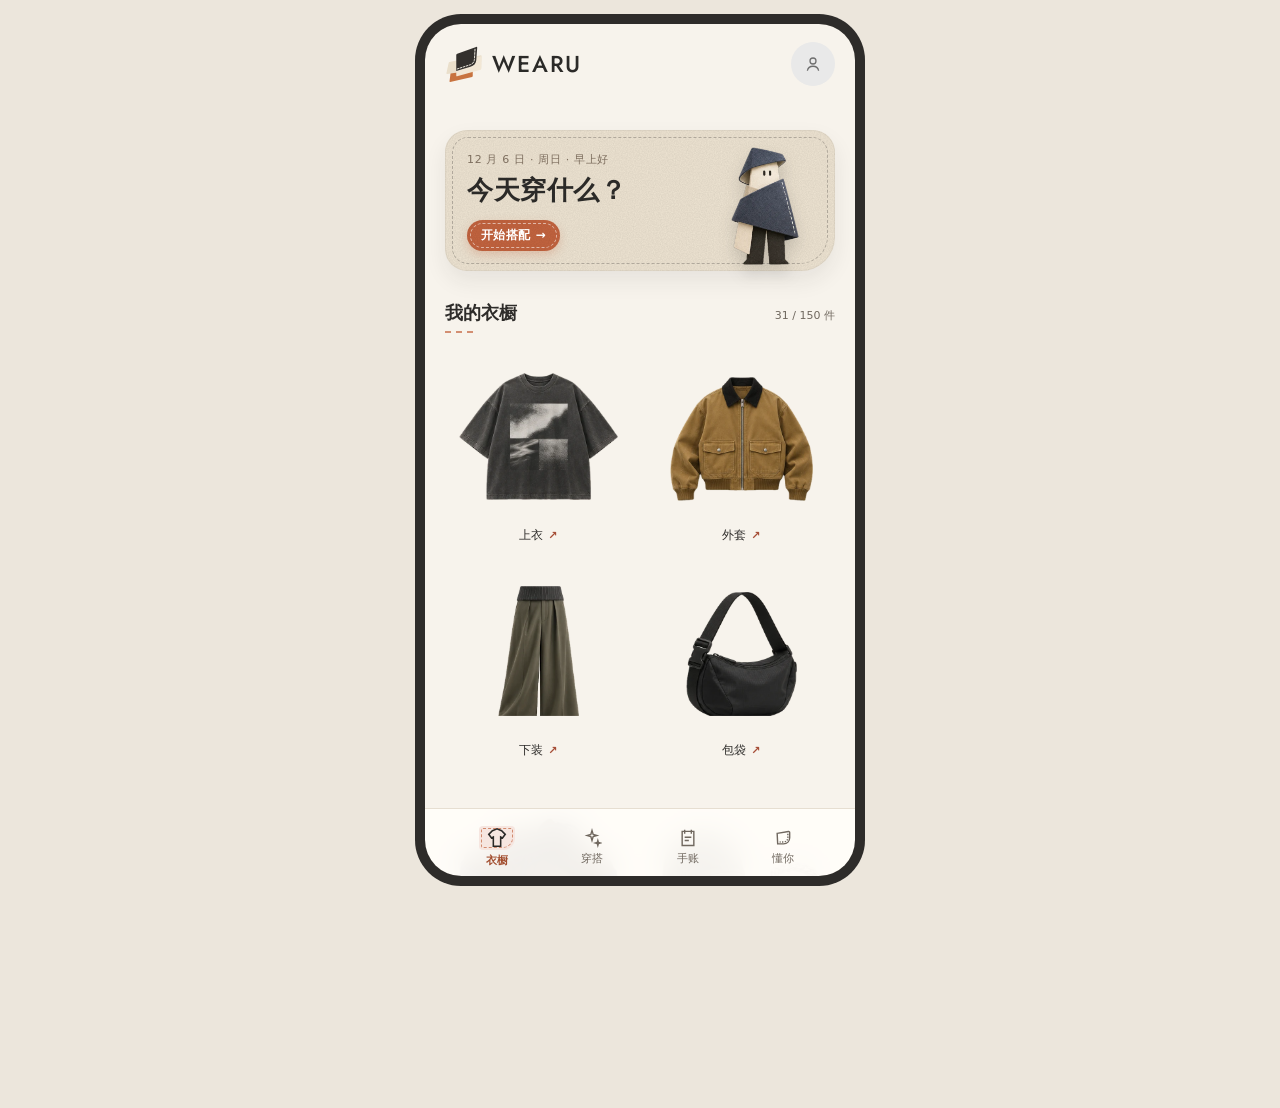
==== commit 122b226d: "v042: redraw logo from the brand artwork Co-Authored-By: Claude Opus 5.5 <noreply@anthropic.com>" ====
--- a/wearu/index.html
+++ b/wearu/index.html
@@ -7,58 +7,15 @@
   <meta name="apple-mobile-web-app-capable" content="yes" />
   <meta name="apple-mobile-web-app-status-bar-style" content="default" />
   <title>WEARU · AI 穿搭伙伴 Demo</title>
-  <link rel="stylesheet" href="base.css" />
-  <link rel="stylesheet" href="preview.css" />
   <link rel="preconnect" href="https://fonts.googleapis.com" />
-  <link href="https://fonts.googleapis.com/css2?family=Jost:wght@500&display=swap" rel="stylesheet" />
+  <link href="https://fonts.googleapis.com/css2?family=Jost:wght@500&display=swap" rel="stylesheet" media="print" onload="this.media='all'" />
+  <link rel="stylesheet" href="wearu.e2eb7248.css" />
 </head>
 <body>
   <div class="app-shell" id="app">
     <main id="screen" aria-live="polite"></main>
   </div>
   <div id="toast" class="toast" role="status"></div>
-  <script src="preview.js"></script>
-  <link rel="stylesheet" href="v011.css" />
-  <script src="v011.js"></script>
-  <link rel="stylesheet" href="v014.css" />
-  <script src="v014.js"></script>
-  <link rel="stylesheet" href="v015.css" />
-  <script src="v015.js"></script>
-  <link rel="stylesheet" href="v016.css" />
-  <script src="v016.js"></script>
-  <link rel="stylesheet" href="v017.css" />
-  <script src="v017.js"></script>
-  <link rel="stylesheet" href="v018.css" />
-  <script src="v018.js"></script>
-  <link rel="stylesheet" href="v019.css" />
-  <script src="v019.js"></script>
-  <link rel="stylesheet" href="v020.css" />
-  <script src="v020.js"></script>
-  <link rel="stylesheet" href="v021.css" />
-  <script src="v021.js"></script>
-  <link rel="stylesheet" href="v022.css" />
-  <script src="v022.js"></script>
-  <link rel="stylesheet" href="v023.css" />
-  <link rel="stylesheet" href="v024.css" />
-  <script src="v024.js"></script>
-  <script src="v025.js"></script>
-  <link rel="stylesheet" href="v026.css" />
-  <script src="v026.js"></script>
-  <link rel="stylesheet" href="v027.css" />
-  <link rel="stylesheet" href="v028.css" />
-  <script src="v028.js"></script>
-  <link rel="stylesheet" href="v029.css" />
-  <link rel="stylesheet" href="v030.css" />
-  <script src="v030.js"></script>
-  <link rel="stylesheet" href="v031.css" />
-  <script src="v031.js"></script>
-  <link rel="stylesheet" href="v032.css" />
-  <script src="v032.js"></script>
-  <link rel="stylesheet" href="v033.css" />
-  <script src="v033.js"></script>
-  <link rel="stylesheet" href="v034.css" />
-  <script src="v034.js"></script>
-  <link rel="stylesheet" href="v035.css" />
-  <script src="v035.js"></script>
+  <script src="wearu.e2eb7248.js"></script>
 </body>
 </html>
--- a/wearu/wearu.e2eb7248.css
+++ b/wearu/wearu.e2eb7248.css
@@ -0,0 +1,1982 @@
+/* --- base.css --- */
+
+:root {
+  --ink: #232323;
+  --muted: #737373;
+  --paper: #f1f1f1;
+  --surface: #fafafa;
+  --line: #d7d7d7;
+  --accent: #646464;
+  --accent-dark: #4e4e4e;
+  --sage: #7e7e7e;
+  --blue: #444444;
+  --shadow: 0 12px 34px rgba(49,49,49, .1);
+  --serif: 'Noto Serif SC', 'Songti SC', serif;
+  --sans: 'DM Sans', 'Noto Sans SC', system-ui, sans-serif;
+}
+
+* { box-sizing: border-box; }
+html { background: #d4d4d4; }
+body { margin: 0; color: var(--ink); font-family: var(--sans); background: #d4d4d4; letter-spacing: 0; }
+button, input, textarea { font: inherit; letter-spacing: 0; }
+button { color: inherit; }
+
+.app-shell { width: 100%; max-width: 480px; min-height: 100dvh; margin: 0 auto; background: var(--paper); position: relative; overflow: hidden; }
+#screen { min-height: 100dvh; }
+.screen { min-height: 100dvh; padding: max(18px, env(safe-area-inset-top)) 20px calc(92px + env(safe-area-inset-bottom)); animation: enter .28s ease both; }
+.screen.flush { padding-left: 0; padding-right: 0; }
+@keyframes enter { from { opacity: 0; transform: translateY(5px); } }
+
+.topbar { display: flex; align-items: center; justify-content: space-between; height: 44px; }
+.eyebrow { margin: 0; color: var(--muted); font-size: 12px; font-weight: 600; text-transform: uppercase; }
+.icon-btn { width: 40px; height: 40px; display: grid; place-items: center; border: 1px solid var(--line); border-radius: 50%; background: rgba(250,250,250,.75); cursor: pointer; }
+.icon-btn svg { width: 19px; height: 19px; fill: none; stroke: currentColor; stroke-width: 1.8; }
+
+h1, h2, h3, p { margin-top: 0; }
+h1 { margin: 22px 0 12px; font-family: var(--serif); font-size: 34px; line-height: 1.25; font-weight: 600; }
+h2 { font-family: var(--serif); font-size: 25px; line-height: 1.35; font-weight: 600; }
+.lead { color: var(--muted); font-size: 15px; line-height: 1.7; }
+
+.weather { display: flex; align-items: center; gap: 8px; color: var(--muted); font-size: 13px; }
+.weather-dot { width: 7px; height: 7px; border-radius: 50%; background: #a0a0a0; box-shadow: 0 0 0 4px rgba(160,160,160,.12); }
+.intent-grid { display: grid; grid-template-columns: 1fr 1fr; gap: 10px; margin: 24px 0 18px; }
+.intent { min-height: 112px; padding: 14px; border: 1px solid var(--line); background: rgba(250,250,250,.68); border-radius: 6px; text-align: left; display: flex; flex-direction: column; justify-content: space-between; cursor: pointer; transition: .2s ease; }
+.intent span:first-child { font-family: var(--serif); font-size: 16px; line-height: 1.45; }
+.intent small { color: var(--muted); font-size: 11px; }
+.intent.selected { border-color: var(--accent); background: #ececec; box-shadow: inset 0 0 0 1px var(--accent); }
+.intent-mark { width: 22px; height: 3px; background: var(--line); transition: .2s ease; }
+.intent.selected .intent-mark { width: 42px; background: var(--accent); }
+
+.composer { position: relative; }
+.composer textarea { width: 100%; min-height: 86px; padding: 15px 48px 15px 15px; resize: none; border: 1px solid var(--line); border-radius: 6px; background: var(--surface); color: var(--ink); line-height: 1.6; outline: none; }
+.composer textarea:focus { border-color: #a1a1a1; box-shadow: 0 0 0 3px rgba(161,161,161,.13); }
+.composer .send { position: absolute; right: 10px; bottom: 11px; width: 32px; height: 32px; border: 0; border-radius: 50%; background: var(--ink); color: white; display: grid; place-items: center; }
+
+.primary, .secondary { width: 100%; min-height: 52px; padding: 14px 18px; border-radius: 4px; font-weight: 600; cursor: pointer; }
+.primary { border: 1px solid var(--ink); background: var(--ink); color: white; }
+.primary.accent { border-color: var(--accent); background: var(--accent); }
+.primary:disabled { opacity: .35; cursor: default; }
+.secondary { border: 1px solid var(--line); background: var(--surface); }
+.sticky-action { position: fixed; z-index: 5; left: 50%; bottom: calc(78px + env(safe-area-inset-bottom)); transform: translateX(-50%); width: min(calc(100% - 40px), 440px); }
+
+.bottom-nav { position: fixed; z-index: 6; left: 50%; bottom: 0; transform: translateX(-50%); width: min(100%, 480px); height: calc(66px + env(safe-area-inset-bottom)); padding: 8px 36px env(safe-area-inset-bottom); display: flex; justify-content: space-between; background: rgba(241,241,241,.94); border-top: 1px solid var(--line); backdrop-filter: blur(12px); }
+.nav-item { min-width: 58px; border: 0; background: none; color: var(--muted); font-size: 10px; display: grid; gap: 2px; place-items: center; }
+.nav-item svg { width: 21px; height: 21px; fill: none; stroke: currentColor; stroke-width: 1.6; }
+.nav-item.active { color: var(--ink); }
+
+.sheet-backdrop { position: fixed; z-index: 20; inset: 0; background: rgba(26,26,26,.38); display: flex; align-items: flex-end; justify-content: center; animation: fade .2s ease; }
+.sheet { width: min(100%, 480px); max-height: 90dvh; overflow: auto; padding: 10px 20px calc(24px + env(safe-area-inset-bottom)); border-radius: 12px 12px 0 0; background: var(--paper); animation: sheet .3s ease; }
+@keyframes fade { from { opacity: 0; } }
+@keyframes sheet { from { transform: translateY(40px); opacity: 0; } }
+.sheet-handle { width: 40px; height: 4px; margin: 2px auto 22px; border-radius: 3px; background: var(--line); }
+.sheet-head { display: flex; justify-content: space-between; align-items: start; gap: 16px; }
+.sheet-head h2 { margin-bottom: 8px; }
+
+.wardrobe-grid { display: grid; grid-template-columns: repeat(2, 1fr); gap: 10px; margin: 20px 0; }
+.garment-card { position: relative; min-height: 185px; overflow: hidden; border: 1px solid transparent; border-radius: 6px; background: #e7e7e7; cursor: pointer; }
+.garment-card img { width: 100%; aspect-ratio: 1 / 1; object-fit: cover; display: block; mix-blend-mode: multiply; }
+.garment-card .meta { padding: 10px; background: var(--surface); }
+.garment-card strong { display: block; font-size: 13px; }
+.garment-card small { color: var(--muted); font-size: 11px; }
+.garment-card.selected { border-color: var(--accent); }
+.check { position: absolute; top: 10px; right: 10px; width: 24px; height: 24px; border-radius: 50%; display: grid; place-items: center; color: white; background: var(--accent); font-size: 13px; }
+.selection-count { color: var(--muted); font-size: 13px; }
+
+.loading-screen { display: grid; place-items: center; align-content: center; text-align: center; }
+.loader-look { width: 210px; height: 250px; position: relative; margin-bottom: 34px; }
+.loader-look span { position: absolute; background: var(--line); animation: pulse 1.4s infinite ease-in-out; }
+.loader-look .a { width: 92px; height: 78px; top: 8px; left: 57px; }
+.loader-look .b { width: 74px; height: 122px; top: 94px; left: 31px; animation-delay: .12s; }
+.loader-look .c { width: 74px; height: 122px; top: 94px; right: 27px; animation-delay: .24s; }
+@keyframes pulse { 50% { background: #afafaf; transform: translateY(-3px); } }
+.progress { width: 220px; height: 2px; overflow: hidden; background: var(--line); }
+.progress::after { content: ''; display: block; height: 100%; width: 40%; background: var(--accent); animation: progress 1.4s infinite ease-in-out; }
+@keyframes progress { from { transform: translateX(-100%); } to { transform: translateX(350%); } }
+
+.canvas-head { padding: 18px 20px 0; }
+.canvas-head h1 { margin: 12px 0 7px; font-size: 27px; }
+.direction { margin: 18px 0 10px; display: grid; grid-template-columns: repeat(3, 1fr); border-bottom: 1px solid var(--line); }
+.direction button { padding: 10px 4px 11px; border: 0; border-bottom: 2px solid transparent; background: none; color: var(--muted); font-size: 12px; }
+.direction button.active { color: var(--ink); border-bottom-color: var(--accent); font-weight: 600; }
+
+.look-canvas { height: min(52dvh, 470px); min-height: 410px; position: relative; margin: 0 12px; overflow: hidden; background: #e5e5e5; border-radius: 6px; }
+.look-canvas::before { content: 'LOOK 01'; position: absolute; left: 14px; top: 14px; z-index: 2; color: #7c7c7c; font-size: 10px; font-weight: 600; }
+.look-item { position: absolute; padding: 0; border: 1px solid transparent; border-radius: 4px; background: transparent; cursor: pointer; transition: transform .22s ease, border-color .22s ease; }
+.look-item img { width: 100%; height: 100%; object-fit: cover; display: block; mix-blend-mode: multiply; }
+.look-item.selected { border-color: var(--accent); transform: scale(1.025); z-index: 3; }
+.look-item.outer { width: 50%; height: 44%; top: 6%; left: 2%; transform: rotate(-3deg); }
+.look-item.top { width: 42%; height: 38%; top: 9%; right: 4%; transform: rotate(4deg); }
+.look-item.bottom { width: 48%; height: 47%; bottom: 3%; left: 7%; transform: rotate(2deg); }
+.look-item.shoes { width: 40%; height: 31%; bottom: 8%; right: 5%; transform: rotate(-5deg); }
+.look-item.selected.outer, .look-item.selected.top, .look-item.selected.bottom, .look-item.selected.shoes { transform: scale(1.025); }
+
+.canvas-info { padding: 17px 20px 170px; }
+.rationale { font-family: var(--serif); font-size: 15px; line-height: 1.7; }
+.lesson { display: flex; gap: 12px; padding: 13px 0; border-top: 1px solid var(--line); color: var(--muted); font-size: 12px; line-height: 1.65; }
+.lesson b { flex: 0 0 auto; color: var(--accent); font-size: 10px; }
+.canvas-dock { position: fixed; z-index: 7; left: 50%; bottom: 0; transform: translateX(-50%); width: min(100%, 480px); padding: 10px 20px calc(14px + env(safe-area-inset-bottom)); background: rgba(241,241,241,.96); border-top: 1px solid var(--line); backdrop-filter: blur(12px); }
+.quick-actions { display: flex; gap: 7px; overflow-x: auto; padding-bottom: 9px; scrollbar-width: none; }
+.quick-actions button { flex: 0 0 auto; padding: 8px 12px; border: 1px solid var(--line); border-radius: 18px; background: var(--surface); font-size: 11px; }
+.dock-row { display: grid; grid-template-columns: 46px 1fr; gap: 8px; }
+
+.preview-hero { position: relative; height: 64dvh; min-height: 510px; background: #e1e1e1; overflow: hidden; }
+.preview-hero img { width: 100%; height: 100%; object-fit: cover; }
+.preview-top { position: absolute; z-index: 2; top: max(18px, env(safe-area-inset-top)); left: 18px; right: 18px; display: flex; justify-content: space-between; }
+.preview-tag { padding: 7px 10px; border-radius: 2px; background: rgba(250,250,250,.84); backdrop-filter: blur(8px); font-size: 10px; font-weight: 600; }
+.preview-body { padding: 20px 20px 34px; }
+.preview-body h2 { margin-bottom: 7px; }
+.disclaimer { color: var(--muted); font-size: 11px; line-height: 1.55; }
+.feedback-chips { display: flex; gap: 8px; overflow-x: auto; margin: 16px 0; scrollbar-width: none; }
+.feedback-chips button { flex: 0 0 auto; padding: 9px 12px; border: 1px solid var(--line); border-radius: 18px; background: transparent; font-size: 11px; }
+.action-row { display: grid; grid-template-columns: 1fr 1.45fr; gap: 8px; }
+
+.checklist { margin: 24px 0; border-top: 1px solid var(--line); }
+.checklist-item { display: grid; grid-template-columns: 42px 1fr auto; align-items: center; gap: 12px; padding: 13px 0; border-bottom: 1px solid var(--line); }
+.checklist-item img { width: 42px; height: 42px; border-radius: 3px; object-fit: cover; mix-blend-mode: multiply; }
+.checklist-item strong { font-size: 13px; }
+.checklist-item small { display: block; color: var(--muted); font-size: 11px; }
+.checklist-item span { color: var(--sage); font-size: 18px; }
+.try-note { padding: 14px; margin: 18px 0; border-left: 3px solid var(--accent); background: #e8e8e8; font-size: 12px; line-height: 1.65; }
+
+.confirmed { min-height: 100dvh; padding: max(28px, env(safe-area-inset-top)) 20px calc(32px + env(safe-area-inset-bottom)); display: flex; flex-direction: column; }
+.confirmed .mini-look { flex: 1; min-height: 390px; margin: 18px 0; position: relative; background: #e5e5e5; overflow: hidden; border-radius: 4px; }
+.confirmed .mini-look img { width: 100%; height: 100%; object-fit: cover; }
+.confirmed h1 { margin: 8px 0; }
+.confirmed .date-stamp { color: var(--accent); font-family: var(--serif); font-size: 13px; }
+
+.feedback-list { display: grid; gap: 8px; margin: 20px 0 28px; }
+.feedback-option { padding: 15px; border: 1px solid var(--line); border-radius: 4px; background: var(--surface); text-align: left; }
+.feedback-option.selected { border-color: var(--accent); background: #ececec; }
+.learning-card { padding: 18px; margin: 20px 0; background: #e7e7e7; border-radius: 4px; }
+.learning-card small { color: var(--sage); font-weight: 600; }
+.learning-card p { margin: 8px 0 0; font-family: var(--serif); line-height: 1.7; }
+
+.toast { position: fixed; z-index: 50; left: 50%; bottom: 100px; transform: translate(-50%, 12px); width: max-content; max-width: calc(100% - 40px); padding: 11px 15px; border-radius: 3px; background: var(--ink); color: white; font-size: 12px; opacity: 0; pointer-events: none; transition: .25s ease; }
+.toast.show { opacity: 1; transform: translate(-50%, 0); }
+
+.design-note { padding: 12px 0; color: var(--muted); font-size: 11px; text-align: center; }
+@media (min-width: 600px) {
+  .app-shell { box-shadow: 0 0 0 1px rgba(0,0,0,.04), 0 20px 80px rgba(0,0,0,.16); }
+}
+@media (prefers-reduced-motion: reduce) { *, *::before, *::after { animation-duration: .01ms !important; scroll-behavior: auto !important; transition-duration: .01ms !important; } }
+
+/* Wardrobe-first mobile experience */
+:root {
+  --closet-ink: #272727;
+  --closet-muted: #727272;
+  --closet-paper: #f2f2f2;
+  --closet-cool: #e4e4e4;
+  --closet-coral: #808080;
+  --oak-light: #b2b2b2;
+  --oak: #8c8c8c;
+  --oak-dark: #646464;
+  --cabinet: #e1e1e1;
+}
+
+.app-shell { background: var(--closet-paper); }
+.screen { padding: max(18px, env(safe-area-inset-top)) 18px calc(86px + env(safe-area-inset-bottom)); }
+.kicker { margin: 0 0 5px; color: var(--closet-muted); font-size: 10px; font-weight: 600; letter-spacing: 1.2px; }
+.round-btn { width: 40px; height: 40px; flex: 0 0 auto; display: grid; place-items: center; border: 1px solid rgba(53,53,53,.14); border-radius: 50%; background: rgba(255,255,255,.62); cursor: pointer; }
+.round-btn svg { width: 19px; height: 19px; fill: none; stroke: currentColor; stroke-width: 1.7; }
+.primary { min-height: 50px; border: 0; border-radius: 5px; background: var(--closet-ink); }
+
+.bottom-nav { height: calc(64px + env(safe-area-inset-bottom)); padding: 7px 46px env(safe-area-inset-bottom); background: rgba(242,242,242,.95); border-color: rgba(62,62,62,.12); }
+.nav-item { cursor: pointer; }
+.nav-item svg { width: 22px; height: 22px; }
+.nav-item.active { color: var(--closet-coral); }
+
+.wardrobe-home { background: linear-gradient(180deg, var(--closet-cool) 0, #efefef 38%, var(--closet-paper) 78%); }
+.home-header { height: 58px; display: flex; align-items: flex-start; justify-content: space-between; }
+.home-header h1 { margin: 0; font-family: var(--serif); font-size: 28px; line-height: 1.2; }
+
+.dada-guide { height: 112px; margin: 6px 0 10px; position: relative; display: flex; align-items: center; }
+.dada-copy { width: 67%; padding: 13px 38px 13px 14px; position: relative; z-index: 1; border-radius: 5px; background: rgba(255,255,255,.7); box-shadow: 0 8px 24px rgba(66,66,66,.07); }
+.dada-copy::after { content: ''; position: absolute; right: -12px; top: 37px; border: 7px solid transparent; border-left-color: rgba(255,255,255,.7); }
+.dada-copy b, .dada-copy span { display: block; }
+.dada-copy b { margin-bottom: 4px; font-family: var(--serif); font-size: 13px; }
+.dada-copy span { color: var(--closet-muted); font-size: 11px; }
+.dada-guide img { width: 132px; height: 142px; position: absolute; z-index: 2; right: -14px; bottom: -13px; object-fit: cover; object-position: center; mix-blend-mode: multiply; }
+
+.wardrobe-frame { position: relative; padding: 9px 9px 11px; border: 4px solid var(--oak-dark); border-radius: 8px 8px 4px 4px; background: var(--oak); box-shadow: inset 0 0 0 3px rgba(234,234,234,.35), 0 18px 36px rgba(58,58,58,.18); transition: transform .35s ease, opacity .35s ease; }
+.wardrobe-frame.is-opening { transform: scale(.97); }
+.wood-top { height: 32px; padding: 0 6px 7px; display: flex; align-items: center; justify-content: space-between; color: #3e3e3e; }
+.wood-top span { font-family: var(--serif); font-size: 11px; font-weight: 600; letter-spacing: 2px; }
+.wood-top button { border: 0; background: none; color: #505050; font-size: 9px; text-decoration: underline; text-underline-offset: 3px; }
+.closet-grid { height: min(52dvh, 470px); min-height: 404px; display: grid; grid-template-columns: repeat(6, 1fr); grid-template-rows: 1.08fr .86fr .58fr; gap: 5px; }
+.closet-zone { min-width: 0; min-height: 0; padding: 0; overflow: hidden; position: relative; border: 2px solid var(--oak-dark); border-radius: 2px; background: var(--cabinet); box-shadow: inset 0 0 18px rgba(80,80,80,.08); cursor: pointer; transition: transform .3s ease, filter .3s ease, box-shadow .3s ease; }
+.closet-zone:active { transform: scale(.975); }
+.closet-zone.opening { z-index: 5; transform: scale(1.07); filter: brightness(1.05); box-shadow: 0 14px 32px rgba(45,45,45,.28); }
+.zone-outer { grid-column: 1 / 4; grid-row: 1 / 3; }
+.zone-tops { grid-column: 4 / 7; grid-row: 1; }
+.zone-bottoms { grid-column: 4 / 7; grid-row: 2; }
+.zone-shoes { grid-column: 1 / 3; grid-row: 3; }
+.zone-bags { grid-column: 3 / 5; grid-row: 3; }
+.zone-accessories { grid-column: 5 / 7; grid-row: 3; }
+.zone-label { position: absolute; z-index: 3; top: 8px; left: 9px; right: 8px; display: flex; align-items: baseline; justify-content: space-between; text-align: left; }
+.zone-label b { color: #3b3b3b; font-family: var(--serif); font-size: 12px; }
+.zone-label small { color: #707070; font-size: 9px; }
+.zone-content { position: absolute; inset: 26px 5px 17px; }
+.zone-content::before { content: ''; position: absolute; top: 0; left: 9%; right: 9%; height: 2px; background: var(--oak-dark); opacity: .55; }
+.zone-content img { width: 100%; height: 100%; display: block; object-fit: contain; mix-blend-mode: multiply; transition: transform .3s ease; }
+.closet-zone:hover .zone-content img { transform: scale(1.035); }
+.zone-hint { position: absolute; z-index: 2; left: 8px; bottom: 6px; color: #747474; font-size: 8px; }
+.zone-shoes .zone-content, .zone-bags .zone-content { inset: 23px 4px 10px; }
+.zone-shoes .zone-content::before, .zone-bags .zone-content::before { display: none; }
+.wood-base { height: 11px; display: flex; justify-content: space-around; }
+.wood-base span { width: 52px; height: 8px; margin-top: 9px; border-radius: 0 0 4px 4px; background: var(--oak-dark); }
+.add-clothes { width: 100%; height: 46px; margin-top: 20px; display: flex; align-items: center; justify-content: center; gap: 8px; border: 1px solid rgba(58,58,58,.17); border-radius: 5px; background: rgba(255,255,255,.55); color: var(--closet-ink); font-size: 12px; font-weight: 600; }
+.add-clothes svg { width: 17px; height: 17px; fill: none; stroke: currentColor; stroke-width: 1.7; }
+
+.category-screen { min-height: 100dvh; background: var(--closet-paper); animation: categoryIn .35s cubic-bezier(.2,.75,.25,1) both; }
+@keyframes categoryIn { from { opacity: 0; transform: scale(.965) translateY(8px); } }
+.list-header { height: 74px; display: grid; grid-template-columns: 40px 1fr 40px; align-items: center; gap: 12px; border-bottom: 1px solid rgba(61,61,61,.12); }
+.list-header > div { text-align: center; }
+.list-header h1 { margin: 0; font-family: var(--serif); font-size: 25px; }
+.list-summary { height: 52px; display: flex; align-items: center; justify-content: space-between; }
+.list-summary span { color: var(--closet-muted); font-size: 12px; }
+.list-summary button { border: 0; background: none; color: var(--closet-ink); font-size: 11px; }
+.clothes-list { display: grid; grid-template-columns: 1fr 1fr; gap: 10px; }
+.clothing-card, .new-item-card { min-width: 0; padding: 0; position: relative; overflow: hidden; border: 1px solid rgba(61,61,61,.1); border-radius: 5px; background: #eaeaea; text-align: left; }
+.clothing-card img { width: 100%; aspect-ratio: 1 / 1.08; display: block; object-fit: cover; mix-blend-mode: multiply; }
+.wear-count { position: absolute; z-index: 2; top: 9px; left: 9px; padding: 5px 7px; border-radius: 12px; background: rgba(35,35,35,.67); color: white; font-size: 8px; }
+.clothing-info { min-height: 60px; padding: 10px; display: block; background: rgba(255,255,255,.75); }
+.clothing-info b, .clothing-info small { display: block; overflow: hidden; text-overflow: ellipsis; white-space: nowrap; }
+.clothing-info b { margin-bottom: 4px; font-size: 12px; }
+.clothing-info small { color: var(--closet-muted); font-size: 9px; }
+.new-item-card { min-height: 220px; display: grid; place-items: center; align-content: center; gap: 8px; border-style: dashed; background: transparent; color: var(--closet-muted); font-size: 11px; }
+.new-item-card svg { width: 24px; height: 24px; fill: none; stroke: currentColor; stroke-width: 1.3; }
+.list-footnote { margin: 24px 0; color: var(--closet-muted); font-size: 9px; text-align: center; }
+
+.sheet-backdrop { background: rgba(31,31,31,.38); }
+.item-sheet { width: min(100%,480px); padding: 10px 18px calc(22px + env(safe-area-inset-bottom)); border-radius: 12px 12px 0 0; background: var(--closet-paper); animation: sheet .3s ease; }
+.item-sheet > img { width: 100%; height: min(48dvh, 430px); display: block; border-radius: 5px; object-fit: contain; background: #e7e7e7; mix-blend-mode: multiply; }
+.item-sheet-copy { padding: 17px 0; display: flex; align-items: flex-start; justify-content: space-between; gap: 14px; }
+.item-sheet-copy h2 { margin: 0 0 5px; font-size: 21px; }
+.item-sheet-copy p:last-child { margin: 0; color: var(--closet-muted); font-size: 10px; }
+.toast { bottom: 86px; }
+
+::view-transition-old(root) { animation: .18s ease both fade; }
+::view-transition-new(root) { animation: .3s ease both categoryIn; }
+
+@media (max-height: 760px) {
+  .dada-guide { height: 90px; }
+  .dada-guide img { width: 112px; height: 120px; }
+  .closet-grid { min-height: 350px; height: 46dvh; }
+  .add-clothes { margin-top: 14px; }
+}
+
+/* Interactive 3D wardrobe */
+.wardrobe-scene-wrap { position: relative; overflow: hidden; border: 1px solid rgba(56,56,56,.18); border-radius: 7px; background: radial-gradient(circle at 50% 22%, #ececec 0, #c8c8c8 58%, #7e7e7e 100%); box-shadow: inset 0 0 40px rgba(59,59,59,.12), 0 18px 36px rgba(57,57,57,.13); transition: transform .45s ease, opacity .45s ease; }
+.wardrobe-scene-wrap.is-opening { transform: scale(1.04); opacity: .78; }
+.scene-toolbar { height: 34px; padding: 0 11px; position: absolute; z-index: 3; top: 0; left: 0; right: 0; display: flex; align-items: center; justify-content: space-between; background: linear-gradient(180deg, rgba(250,250,250,.76), rgba(250,250,250,0)); pointer-events: none; }
+.scene-toolbar span { display: flex; align-items: center; gap: 6px; color: #4e4e4e; font-size: 9px; font-weight: 600; }
+.scene-toolbar i { width: 6px; height: 6px; border-radius: 50%; background: #848484; box-shadow: 0 0 0 3px rgba(132,132,132,.14); }
+.scene-toolbar button { padding: 5px 7px; border: 0; background: transparent; color: #5b5b5b; font-size: 8px; text-decoration: underline; text-underline-offset: 3px; pointer-events: auto; }
+#wardrobe-scene { width: 100%; height: min(52dvh, 470px); min-height: 400px; touch-action: none; cursor: grab; }
+#wardrobe-scene:active { cursor: grabbing; }
+#wardrobe-scene canvas { width: 100%; height: 100%; display: block; }
+.scene-tip { height: 27px; padding: 0 12px; position: absolute; left: 0; right: 0; bottom: 0; display: flex; align-items: center; justify-content: space-between; background: rgba(57,57,57,.58); color: rgba(255,255,255,.88); font-size: 8px; pointer-events: none; }
+.scene-tip span:first-child::before { content: '↔'; margin-right: 5px; }
+.scene-tip span:last-child::before { content: '◎'; margin-right: 5px; }
+.scene-fallback { height: 100%; display: grid; place-items: center; color: #505050; font-size: 11px; }
+
+.add-sheet { width: min(100%, 480px); padding: 10px 18px calc(22px + env(safe-area-inset-bottom)); border-radius: 12px 12px 0 0; background: var(--closet-paper); animation: sheet .3s ease; }
+.add-sheet h2 { margin: 0 0 7px; font-size: 23px; }
+.add-lead { margin: 0 0 19px; color: var(--closet-muted); font-size: 11px; line-height: 1.6; }
+.add-methods { display: grid; gap: 8px; }
+.add-methods > button { min-height: 68px; padding: 10px 12px; display: grid; grid-template-columns: 40px 1fr 18px; align-items: center; gap: 10px; border: 1px solid rgba(58,58,58,.12); border-radius: 5px; background: #fdfdfd; text-align: left; }
+.add-methods .method-icon { width: 40px; height: 40px; display: grid; place-items: center; border-radius: 50%; background: #dddddd; color: #666666; font-size: 19px; }
+.add-methods b, .add-methods small { display: block; }
+.add-methods b { margin-bottom: 4px; font-size: 12px; }
+.add-methods small { color: var(--closet-muted); font-size: 9px; }
+.add-methods i { color: #959595; font-size: 21px; font-style: normal; }
+.text-back { margin: 0 0 18px; padding: 0; border: 0; background: transparent; color: var(--closet-muted); font-size: 10px; }
+.link-form { display: grid; grid-template-columns: 1fr 92px; gap: 8px; }
+.link-form input { min-width: 0; height: 48px; padding: 0 12px; border: 1px solid rgba(58,58,58,.18); border-radius: 4px; background: #fdfdfd; outline: none; }
+.link-form input:focus { border-color: var(--closet-coral); box-shadow: 0 0 0 3px rgba(128,128,128,.1); }
+.link-form button { border: 0; border-radius: 4px; background: var(--closet-ink); color: white; font-size: 10px; }
+.link-form button:disabled { opacity: .55; }
+.privacy-note { margin: 13px 0 4px; color: var(--closet-muted); font-size: 9px; line-height: 1.55; }
+.import-preview { margin: 17px 0; display: grid; grid-template-columns: 112px 1fr; align-items: center; gap: 14px; border: 1px solid rgba(58,58,58,.12); border-radius: 5px; overflow: hidden; background: #fdfdfd; }
+.import-preview img { width: 112px; height: 112px; display: block; object-fit: cover; background: #e6e6e6; mix-blend-mode: multiply; }
+.import-preview b, .import-preview small { display: block; }
+.import-preview b { margin-bottom: 6px; font-size: 12px; }
+.import-preview small { color: var(--closet-muted); font-size: 9px; }
+.category-select { margin: 0 0 17px; display: flex; align-items: center; justify-content: space-between; }
+.category-select span { font-size: 11px; font-weight: 600; }
+.category-select select { min-width: 122px; height: 38px; padding: 0 10px; border: 1px solid rgba(58,58,58,.15); border-radius: 4px; background: #fdfdfd; }
+.import-cancel { margin-top: 8px; }
+
+@media (max-height: 760px) {
+  #wardrobe-scene { min-height: 340px; height: 44dvh; }
+}
+
+/* Flat wardrobe management direction */
+.wardrobe-home { overflow-y: auto; background: linear-gradient(180deg, #e7e7e7 0, #f1f1f1 270px, var(--closet-paper) 100%); }
+.dada-integrated { height: 104px; margin-bottom: 14px; }
+.dada-integrated .dada-copy { width: calc(100% - 92px); padding-right: 18px; }
+.dada-integrated > img { width: 112px; height: 142px; right: -2px; bottom: -18px; object-fit: contain; object-position: center bottom; mix-blend-mode: normal; filter: drop-shadow(0 8px 10px rgba(61,61,61,.16)); }
+
+.closet-furniture { margin-top: 2px; }
+.furniture-heading { height: 42px; display: flex; align-items: flex-end; justify-content: space-between; }
+.furniture-heading h2 { margin: 0; font-size: 19px; }
+.furniture-heading > span { color: var(--closet-muted); font-size: 10px; }
+.flat-wardrobe { height: 340px; margin-top: 10px; position: relative; overflow: hidden; border-radius: 7px; background: #e4e4e4; box-shadow: inset 0 0 0 1px rgba(61,61,61,.1), 0 12px 28px rgba(57,57,57,.11); }
+.flat-wardrobe > img:first-child { width: 100%; height: 100%; display: block; object-fit: contain; filter: drop-shadow(0 10px 14px rgba(52,52,52,.13)); }
+.closet-clothing { position: absolute; z-index: 2; object-fit: contain; mix-blend-mode: multiply; pointer-events: none; }
+.closet-jacket { width: 34%; height: 49%; left: 8%; top: 17%; }
+.closet-top { width: 25%; height: 27%; right: 13%; top: 15%; }
+.closet-trousers { width: 24%; height: 30%; right: 14%; top: 43%; }
+.closet-bag { width: 22%; height: 20%; left: 39%; bottom: 7%; }
+.wardrobe-hotspot { position: absolute; z-index: 4; padding: 0; border: 1px solid transparent; border-radius: 4px; background: transparent; cursor: pointer; transition: .2s ease; }
+.wardrobe-hotspot:hover, .wardrobe-hotspot:active { border-color: rgba(128,128,128,.72); background: rgba(248,248,248,.16); box-shadow: inset 0 0 0 1px rgba(255,255,255,.45); }
+.wardrobe-hotspot span { position: absolute; left: 7px; bottom: 6px; padding: 4px 7px; border-radius: 12px; background: rgba(39,39,39,.7); color: white; font-size: 8px; }
+.wardrobe-hotspot small { position: absolute; right: 7px; top: 7px; width: 19px; height: 19px; display: grid; place-items: center; border-radius: 50%; background: rgba(253,253,253,.88); color: #4a4a4a; font-size: 8px; }
+.hotspot-outer { left: 4%; top: 9%; width: 44%; height: 62%; }
+.hotspot-tops { right: 5%; top: 9%; width: 43%; height: 31%; }
+.hotspot-bottoms { right: 5%; top: 40%; width: 43%; height: 33%; }
+.hotspot-bags { left: 4%; right: 5%; bottom: 3%; height: 24%; }
+
+.small-furniture-grid { display: grid; grid-template-columns: 1fr 1fr; gap: 10px; margin-top: 12px; }
+.furniture-card { min-width: 0; padding: 0; overflow: hidden; border: 1px solid rgba(59,59,59,.11); border-radius: 6px; background: rgba(255,255,255,.62); text-align: left; }
+.furniture-image { height: 137px; position: relative; display: block; overflow: hidden; background: #e6e6e6; }
+.furniture-image > img:first-child { width: 100%; height: 100%; display: block; object-fit: contain; filter: drop-shadow(0 8px 10px rgba(54,54,54,.1)); }
+.stored-item { position: absolute; z-index: 2; object-fit: contain; mix-blend-mode: multiply; pointer-events: none; }
+.shoes-stored { width: 62%; height: 47%; left: 19%; bottom: 13%; }
+.jewelry-stored { width: 40%; height: 38%; left: 30%; bottom: 22%; }
+.furniture-meta { min-height: 48px; padding: 9px 10px; display: flex; align-items: center; justify-content: space-between; background: rgba(255,255,255,.72); }
+.furniture-meta b { font-family: var(--serif); font-size: 12px; }
+.furniture-meta small { color: var(--closet-muted); font-size: 9px; }
+.wardrobe-home .add-clothes { margin: 12px 0 8px; }
+
+@media (max-height: 760px) {
+  .flat-wardrobe { height: 300px; }
+  .furniture-image { height: 120px; }
+}
+
+/* Product demo v3 */
+:root { --v3-bg:#f1f1f1; --v3-white:#fdfdfd; --v3-ink:#2a2a2a; --v3-muted:#8a8a8a; --v3-coral:#8b8b8b; --v3-wood:#ababab; --v3-line:#e0e0e0; }
+.v3 { min-height:100dvh; color:var(--v3-ink); background:var(--v3-bg); font-family:'Noto Sans SC',var(--sans); }
+.app-page { min-height:100dvh; padding:max(18px,env(safe-area-inset-top)) 20px calc(92px + env(safe-area-inset-bottom)); animation:v3in .28s ease both; }
+@keyframes v3in { from { opacity:0; transform:translateY(5px); } }
+.brand-top { height:38px; display:flex; align-items:center; justify-content:space-between; }
+.brand-top>b { color:#8d8d8d; font-family:'Playfair Display',Georgia,serif; font-size:20px; }
+.circle-icon { width:38px; height:38px; display:grid; place-items:center; border:0; border-radius:50%; background:#e9e9e9; color:#6e6e6e; }
+.circle-icon svg,.app-nav svg,.outline-add svg,.import-sheet>button svg { width:18px; height:18px; fill:none; stroke:currentColor; stroke-width:1.7; }
+.date-line { margin:8px 0 0; color:rgba(113,113,113,.62); font-size:10px; letter-spacing:1.5px; }
+.weather-banner { display:flex; align-items:center; gap:12px; margin:10px 0 6px; padding:12px 14px; border-radius:18px; background:linear-gradient(135deg,rgba(242,242,242,.9),rgba(253,253,253,.75)); box-shadow:0 4px 16px rgba(113,113,113,.09); }
+.weather-icon { flex:0 0 auto; width:46px; height:46px; display:grid; place-items:center; font-size:30px; line-height:1; filter:drop-shadow(0 2px 4px rgba(0,0,0,.08)); }
+.weather-copy { flex:1; min-width:0; display:flex; flex-direction:column; gap:3px; }
+.weather-copy b { font-family:var(--serif); font-size:26px; line-height:1; color:var(--v3-ink); }
+.weather-copy b small { margin-left:6px; font-family:var(--sans); font-size:12px; color:var(--v3-muted); font-weight:400; }
+.weather-copy span { color:var(--v3-muted); font-size:10px; letter-spacing:.5px; }
+.weather-refresh { width:34px; height:34px; border:1px solid rgba(113,113,113,.16); border-radius:50%; background:transparent; color:#6e6e6e; font-size:15px; }
+
+.category-panel { flex:1; display:grid; grid-template-columns:repeat(3,1fr); grid-auto-rows:1fr; gap:12px; padding:14px; border-radius:24px; background:var(--v3-white); box-shadow:0 6px 22px rgba(113,113,113,.09); }
+.category-tile { position:relative; padding:0; border:0; border-radius:18px; background:#e7e7e7; box-shadow:0 3px 10px rgba(131,131,131,.1); overflow:hidden; transition:transform .18s ease; }
+.category-tile:active { transform:scale(.96); }
+.tile-illust { position:absolute; inset:0; display:block; }
+.tile-illust img { width:100%; height:100%; object-fit:cover; }
+.tile-label { position:absolute; left:0; right:0; bottom:0; z-index:2; padding:16px 0 11px; text-align:center; font-family:var(--serif); font-size:15px; color:var(--v3-ink); background:linear-gradient(to top,rgba(242,242,242,.96) 42%,rgba(242,242,242,0)); }
+.tile-badge { position:absolute; z-index:3; top:9px; right:10px; min-width:20px; height:20px; padding:0 6px; display:grid; place-items:center; border-radius:12px; background:rgba(253,253,253,.94); color:var(--v3-coral); font-size:9px; font-weight:600; box-shadow:0 1px 4px rgba(99,99,99,.15); }
+
+.profile-sheet { width:min(100%,480px); max-height:88dvh; overflow-y:auto; padding:10px 18px calc(22px + env(safe-area-inset-bottom)); border-radius:20px 20px 0 0; background:var(--v3-bg); animation:sheet .28s ease; }
+.profile-sheet h2 { margin:0 0 6px; font-size:22px; }
+.profile-sheet label { display:flex; align-items:center; justify-content:space-between; gap:10px; margin:12px 0; font-size:11px; color:var(--v3-ink); }
+.profile-sheet input,.profile-sheet select,.profile-sheet textarea { min-width:200px; padding:9px 12px; border:1px solid #d4d4d4; border-radius:12px; background:white; font:inherit; }
+.profile-sheet textarea { width:100%; resize:none; }
+.chip-group { margin:14px 0; }
+.chip-group>span { display:block; margin-bottom:8px; font-size:11px; color:var(--v3-ink); }
+.chip-group>div { display:flex; flex-wrap:wrap; gap:7px; }
+.chip { padding:7px 12px; border:1px solid #d4d4d4; border-radius:16px; background:white; font-size:11px; color:var(--v3-muted); }
+.chip.selected { border-color:var(--v3-coral); background:#efefef; color:var(--v3-coral); }
+.profile-sheet .dark-button { margin-top:10px; }
+
+.page-title { margin:15px 0 22px; font-family:var(--serif); font-size:28px; line-height:1.15; }
+.page-top.compact { height:62px; display:grid; grid-template-columns:38px 1fr 38px; align-items:center; }
+.page-top.compact h1 { margin:0; font-family:var(--serif); font-size:22px; text-align:center; }
+.top-spacer { width:38px; }
+.micro { margin:0 0 5px; color:var(--v3-muted); font-size:9px; font-weight:600; letter-spacing:.7px; text-transform:uppercase; }
+
+.app-nav { position:fixed; z-index:20; left:50%; bottom:0; transform:translateX(-50%); width:min(100%,480px); height:calc(68px + env(safe-area-inset-bottom)); padding:8px 24px env(safe-area-inset-bottom); display:grid; grid-template-columns:repeat(4,1fr); background:rgba(253,253,253,.96); border-top:1px solid var(--v3-line); backdrop-filter:blur(14px); }
+.app-nav button { border:0; background:transparent; color:#bbbbbb; display:grid; place-items:center; align-content:center; gap:3px; font-size:9px; }
+.app-nav button.active { color:var(--v3-coral); }
+.app-nav svg { width:20px; height:20px; }
+
+.dada-hero { min-height:168px; position:relative; overflow:hidden; display:grid; grid-template-columns:42% 58%; border-radius:24px; background:rgba(253,253,253,.92); box-shadow:0 8px 28px rgba(116,116,116,.11); }
+.dada-visual { min-height:168px; position:relative; display:flex; align-items:flex-end; justify-content:center; background:#c5c5c5; }
+.dada-visual img { width:100%; height:100%; position:relative; z-index:1; object-fit:contain; object-position:center bottom; }
+.dada-hero-copy { padding:24px 16px 20px; position:relative; z-index:2; }
+.dada-hero-copy h2 { margin:0 0 9px; font-family:var(--serif); font-size:16px; line-height:1.45; }
+.dada-hero-copy p { margin:0; color:var(--v3-muted); font-size:10px; line-height:1.65; }
+.dada-hero-copy button { margin-top:13px; padding:9px 15px; border:0; border-radius:18px; background:var(--v3-coral); color:white; font-size:10px; font-weight:600; box-shadow:0 5px 12px rgba(139,139,139,.27); }
+
+.wardrobe-page { display:flex; flex-direction:column; }
+.wardrobe-section { margin-top:22px; flex:1; display:flex; flex-direction:column; }
+.section-title { display:flex; align-items:baseline; justify-content:space-between; margin-bottom:11px; }
+.section-title h2 { margin:0; font-family:var(--sans); font-size:13px; letter-spacing:.5px; }
+.section-title span { color:#a5a5a5; font-size:10px; }
+.illustrated-wardrobe { height:330px; position:relative; overflow:hidden; border-radius:24px; background:var(--v3-white); box-shadow:0 6px 22px rgba(113,113,113,.09); }
+.wardrobe-base { width:100%; height:100%; display:block; object-fit:contain; }
+.inside-item { position:absolute; z-index:2; object-fit:contain; mix-blend-mode:multiply; pointer-events:none; }
+.item-top { width:30%; height:31%; left:8%; top:17%; }
+.item-jacket { width:30%; height:34%; left:9%; top:52%; }
+.item-bottom { width:25%; height:34%; right:11%; top:16%; }
+.item-bag { width:26%; height:25%; right:11%; bottom:10%; }
+.closet-hot { position:absolute; z-index:4; padding:0; border:1px solid transparent; border-radius:11px; background:transparent; }
+.closet-hot:hover,.closet-hot:active { border-color:rgba(139,139,139,.5); background:rgba(139,139,139,.04); }
+.closet-hot span { position:absolute; top:9px; left:9px; padding:5px 9px; border-radius:14px; background:rgba(253,253,253,.92); box-shadow:0 2px 8px rgba(63,63,63,.08); font-size:9px; font-weight:600; }
+.closet-hot i { position:absolute; top:13px; right:9px; width:18px; height:18px; display:grid; place-items:center; border-radius:50%; background:#e6e6e6; color:var(--v3-coral); font-size:8px; font-style:normal; }
+.hot-tops { left:5%; top:10%; width:45%; height:42%; }
+.hot-outer { left:5%; bottom:7%; width:45%; height:39%; }
+.hot-bottoms { right:5%; top:10%; width:44%; height:42%; }
+.hot-bags { right:5%; bottom:7%; width:44%; height:39%; }
+.utility-grid { display:grid; grid-template-columns:1fr 1fr; gap:12px; margin-top:14px; }
+.utility-grid>button { padding:14px 12px; border:0; border-radius:18px; background:var(--v3-white); box-shadow:0 4px 16px rgba(113,113,113,.08); }
+.utility-visual { height:82px; position:relative; display:block; }
+.utility-visual>img:first-child { width:100%; height:100%; object-fit:contain; }
+.utility-item { position:absolute; object-fit:contain; mix-blend-mode:multiply; }
+.shoe-preview { width:58%; height:42%; left:21%; bottom:12%; }
+.jewel-preview { width:36%; height:35%; left:32%; bottom:20%; }
+.utility-grid b,.utility-grid small { display:block; }
+.utility-grid b { margin-top:6px; font-family:var(--serif); font-size:13px; }
+.utility-grid small { margin-top:3px; color:var(--v3-muted); font-size:9px; }
+.outline-add { width:100%; height:47px; margin-top:16px; display:flex; align-items:center; justify-content:center; gap:7px; border:1px solid rgba(141,141,141,.36); border-radius:14px; background:transparent; color:#727272; font-size:11px; font-weight:600; }
+
+.category-summary { height:50px; display:flex; align-items:center; justify-content:space-between; color:var(--v3-muted); font-size:10px; }
+.category-summary button { border:0; background:transparent; color:var(--v3-ink); font-size:10px; }
+.garment-grid { display:grid; grid-template-columns:1fr 1fr; gap:11px; }
+.garment-tile,.add-garment-tile { min-width:0; padding:0; overflow:hidden; position:relative; border:0; border-radius:16px; background:var(--v3-white); text-align:left; box-shadow:0 4px 14px rgba(113,113,113,.07); }
+.garment-tile>img { width:100%; aspect-ratio:1/1.05; display:block; object-fit:contain; background:#f1f1f1; }
+.wear-badge { position:absolute; z-index:2; top:9px; left:9px; padding:5px 7px; border-radius:11px; background:rgba(42,42,42,.65); color:white; font-size:8px; }
+.garment-copy { padding:10px; display:block; }
+.garment-copy b,.garment-copy small { display:block; overflow:hidden; text-overflow:ellipsis; white-space:nowrap; }
+.garment-copy b { font-size:11px; }
+.garment-copy small { margin-top:4px; color:var(--v3-muted); font-size:8px; }
+.add-garment-tile { min-height:213px; display:grid; place-items:center; align-content:center; gap:6px; border:1px dashed #c9c9c9; background:transparent; color:var(--v3-muted); font-size:10px; }
+.add-garment-tile svg { width:22px; height:22px; fill:none; stroke:currentColor; stroke-width:1.5; }
+
+.scene-pills { display:flex; gap:8px; overflow-x:auto; scrollbar-width:none; }
+.scene-pills button { flex:0 0 auto; padding:9px 16px; border:1px solid #d6d6d6; border-radius:18px; background:transparent; color:#737373; font-size:11px; }
+.scene-pills button.selected { border-color:var(--v3-ink); background:var(--v3-ink); color:white; }
+
+/* styling setup */
+.setup-block { margin-bottom:20px; }
+.setup-label { margin-bottom:10px; }
+.setup-label b { display:block; font-family:var(--serif); font-size:15px; }
+.setup-label small { color:var(--v3-muted); font-size:10px; }
+.scene-input { width:100%; margin-top:10px; padding:11px 14px; border:1px solid #dadada; border-radius:14px; background:var(--v3-white); font:inherit; font-size:12px; }
+.scene-input::placeholder { color:#b0b0b0; }
+.pick-strip { display:flex; gap:9px; overflow-x:auto; padding:2px; scrollbar-width:none; }
+.pick-item { flex:0 0 auto; width:72px; padding:7px 6px; border:1.5px solid #dedede; border-radius:14px; background:var(--v3-white); display:flex; flex-direction:column; align-items:center; gap:5px; }
+.pick-item img { width:48px; height:48px; object-fit:contain; mix-blend-mode:multiply; }
+.pick-item .pick-none { width:48px; height:48px; display:grid; place-items:center; font-size:11px; color:var(--v3-muted); }
+.pick-item small { font-size:8px; color:var(--v3-muted); white-space:nowrap; }
+.pick-item.selected { border-color:var(--v3-coral); background:#efefef; }
+.generate-button { margin-top:6px; }
+
+/* generating */
+.generating { min-height:60dvh; display:flex; flex-direction:column; align-items:center; justify-content:center; gap:10px; color:var(--v3-ink); }
+.generating.small { min-height:180px; }
+.generating b { font-family:var(--serif); font-size:15px; }
+.generating small { color:var(--v3-muted); font-size:10px; }
+.spinner { width:30px; height:30px; border:3px solid #e1e1e1; border-top-color:var(--v3-coral); border-radius:50%; animation:spin .8s linear infinite; }
+@keyframes spin { to { transform:rotate(360deg); } }
+
+/* styling result */
+.result-meta { display:flex; gap:7px; flex-wrap:wrap; margin:-6px 0 8px; }
+.meta-chip { padding:5px 11px; border-radius:14px; background:#e8e8e8; color:#6e6e6e; font-size:10px; }
+.swipe-hint { margin:0 0 10px; color:var(--v3-muted); font-size:10px; }
+.look-scroller { display:flex; gap:14px; overflow-x:auto; scroll-snap-type:x mandatory; scrollbar-width:none; margin:0 -20px; padding:0 20px; }
+.look-scroller::-webkit-scrollbar { display:none; }
+.look-slide { flex:0 0 100%; scroll-snap-align:center; padding:16px; border-radius:24px; background:var(--v3-white); box-shadow:0 8px 28px rgba(113,113,113,.1); box-sizing:border-box; }
+.look-heading { display:flex; align-items:flex-start; justify-content:space-between; }
+.look-heading h2 { margin:0; font-size:17px; }
+.look-heading>span { color:#ababab; font-size:9px; }
+.look-layout { height:360px; margin-top:10px; position:relative; overflow:hidden; border-radius:16px; background:#e8e8e8; }
+.look-layout img { position:absolute; object-fit:contain; }
+.look-jacket { width:50%; height:43%; left:0; top:0; transform:rotate(-3deg); }
+.look-top { width:45%; height:40%; right:0; top:2%; transform:rotate(3deg); }
+.look-bottom { width:52%; height:52%; left:3%; bottom:1%; }
+.look-shoes { width:42%; height:30%; right:2%; bottom:4%; }
+.look-bag { width:28%; height:22%; right:11%; top:40%; transform:rotate(5deg); }
+.look-reason { margin:14px 1px 4px; color:#717171; font-size:11px; line-height:1.7; }
+.look-items { display:flex; flex-wrap:wrap; gap:6px; margin-top:8px; }
+.look-items span { padding:4px 9px; border-radius:12px; background:#ededed; color:#7c7c7c; font-size:9px; }
+.look-dots { display:flex; justify-content:center; gap:6px; margin:14px 0 4px; }
+.look-dots span { width:7px; height:7px; border-radius:50%; background:#d2d2d2; transition:all .2s; }
+.look-dots span.on { width:18px; border-radius:4px; background:var(--v3-coral); }
+.ghost-button { width:100%; min-height:48px; margin-bottom:11px; border:1.5px solid var(--v3-coral); border-radius:14px; background:transparent; color:var(--v3-coral); font-size:12px; font-weight:600; }
+.coral-button,.dark-button { width:100%; min-height:50px; border:0; border-radius:14px; color:white; font-size:12px; font-weight:600; }
+.coral-button { background:var(--v3-coral); box-shadow:0 6px 15px rgba(139,139,139,.24); }
+.dark-button { background:var(--v3-ink); }
+
+/* try-on */
+.tryon-sheet { width:min(100%,480px); max-height:88dvh; overflow-y:auto; padding:10px 18px calc(22px + env(safe-area-inset-bottom)); border-radius:20px 20px 0 0; background:var(--v3-bg); animation:sheet .28s ease; }
+.tryon-sheet h2 { margin:2px 0 14px; font-size:20px; }
+.tryon-options { display:grid; grid-template-columns:1fr 1fr; gap:10px; }
+.tryon-options button { padding:16px 10px; border:1px solid #dadada; border-radius:16px; background:var(--v3-white); display:flex; flex-direction:column; align-items:center; gap:5px; }
+.tryon-emoji { font-size:30px; }
+.tryon-options b { font-size:12px; }
+.tryon-options small { color:var(--v3-muted); font-size:9px; text-align:center; }
+.tryon-result { margin-top:14px; text-align:center; }
+.tryon-result img { width:100%; aspect-ratio:3/4; object-fit:cover; border-radius:16px; background:#e9e9e9; }
+.tryon-switch { display:grid; grid-template-columns:1fr 1fr; gap:8px; margin-bottom:4px; }
+.tryon-switch button { padding:10px; border:1px solid #dadada; border-radius:12px; background:var(--v3-white); color:var(--v3-muted); font-size:11px; }
+.tryon-switch button.on { border-color:var(--v3-coral); background:#efefef; color:var(--v3-coral); font-weight:600; }
+
+/* diary date picker */
+.date-picker { display:flex; gap:10px; margin:-4px 0 12px; }
+.date-picker select { flex:1; padding:9px 12px; border:1px solid #dadada; border-radius:12px; background:var(--v3-white); font:inherit; font-size:12px; }
+.day-strip { display:flex; gap:6px; overflow-x:auto; scrollbar-width:none; padding-bottom:4px; margin-bottom:12px; }
+.day-strip::-webkit-scrollbar { display:none; }
+.day-strip button { position:relative; flex:0 0 auto; width:42px; height:52px; border:0; border-radius:14px; background:var(--v3-white); color:var(--v3-muted); box-shadow:0 2px 8px rgba(113,113,113,.06); }
+.day-strip button b { font-size:14px; }
+.day-strip button i { position:absolute; left:50%; bottom:7px; transform:translateX(-50%); width:4px; height:4px; border-radius:50%; background:var(--v3-coral); }
+.day-strip button.active { background:var(--v3-coral); color:white; }
+.day-strip button.active i { background:white; }
+.scene-filter { display:flex; gap:7px; overflow-x:auto; scrollbar-width:none; margin-bottom:16px; }
+.scene-filter button { flex:0 0 auto; padding:6px 13px; border:1px solid #dadada; border-radius:15px; background:transparent; color:#737373; font-size:10px; }
+.scene-filter button.on { border-color:var(--v3-coral); background:#efefef; color:var(--v3-coral); }
+.diary-empty { padding:40px 20px; text-align:center; border-radius:20px; background:var(--v3-white); box-shadow:0 6px 22px rgba(113,113,113,.08); }
+.diary-empty span { font-size:34px; }
+.diary-empty b { display:block; margin:10px 0 5px; font-family:var(--serif); font-size:16px; }
+.diary-empty small { color:var(--v3-muted); font-size:10px; }
+.diary-empty button { margin-top:14px; padding:10px 22px; border:0; border-radius:16px; background:var(--v3-coral); color:white; font-size:11px; font-weight:600; }
+
+.diary-entry,.profile-insight,.diagnosis-overview,.gap-card { border-radius:20px; background:var(--v3-white); box-shadow:0 6px 22px rgba(113,113,113,.08); }
+.diary-entry { padding:15px; margin-bottom:14px; }
+.entry-date { display:flex; justify-content:space-between; font-size:9px; color:var(--v3-muted); }
+.entry-date i { color:#7f7f7f; font-style:normal; }
+.entry-look { height:110px; margin:12px 0; display:grid; grid-template-columns:repeat(4,1fr); gap:5px; }
+.entry-look img { width:100%; height:100%; object-fit:contain; border-radius:9px; background:#f1f1f1; }
+.diary-entry h2 { margin:0 0 5px; font-size:16px; }
+.diary-entry>p { color:var(--v3-muted); font-size:10px; line-height:1.6; }
+.diary-feedback { display:flex; gap:7px; margin-top:8px; }
+.diary-feedback button { padding:7px 11px; border:1px solid #dadada; border-radius:15px; background:transparent; font-size:9px; }
+.saved-feedback { margin-top:10px; padding:9px; border-radius:9px; background:#f0f0f0; color:#797979; font-size:9px; }
+
+.profile-insight { margin-top:6px; padding:16px; }
+.persona-grid { display:grid; grid-template-columns:1fr 1fr; gap:10px; margin:12px 0; }
+.persona-cell { padding:12px; border-radius:14px; background:#f0f0f0; }
+.persona-cell small { display:block; color:var(--v3-muted); font-size:9px; }
+.persona-cell b { display:block; margin-top:4px; font-family:var(--serif); font-size:15px; color:var(--v3-ink); }
+.persona-cell em { font-style:normal; font-size:9px; color:var(--v3-coral); }
+.persona-note { margin:0 0 12px; color:var(--v3-muted); font-size:10px; line-height:1.7; }
+.profile-insight .ghost-button { min-height:44px; margin-bottom:0; }
+
+.diagnosis-overview { padding:17px; display:grid; grid-template-columns:100px 1fr; align-items:center; gap:12px; }
+.diagnosis-overview strong { color:var(--v3-coral); font-family:'Playfair Display',Georgia,serif; font-size:33px; }
+.diagnosis-overview>p { margin:0; color:var(--v3-muted); font-size:9px; line-height:1.7; }
+.diagnosis-tabs { margin:18px 0 12px; display:grid; grid-template-columns:1fr 1fr; border-bottom:1px solid #d5d5d5; }
+.diagnosis-tabs button { padding:10px; border:0; border-bottom:2px solid transparent; background:transparent; color:var(--v3-muted); font-size:10px; }
+.diagnosis-tabs button.active { border-color:var(--v3-coral); color:var(--v3-ink); }
+.gap-card { padding:17px; display:grid; grid-template-columns:38px 1fr; gap:9px; }
+.gap-number { color:#d6d6d6; font-family:'Playfair Display',serif; font-size:31px; }
+.gap-card h2 { margin:0 0 7px; font-size:15px; }
+.gap-card p:not(.micro) { margin:0; color:var(--v3-muted); font-size:9px; line-height:1.65; }
+.unlock-row { margin:12px 0; display:flex; gap:6px; flex-wrap:wrap; }
+.unlock-row span { padding:6px 8px; border-radius:12px; background:#efefef; color:#717171; font-size:8px; }
+.gap-card button { padding:8px 12px; border:0; border-radius:14px; background:var(--v3-ink); color:white; font-size:9px; }
+.shopping-list { margin-top:20px; }
+.shopping-list>h2 { font-size:14px; }
+.recommendation { width:100%; padding:14px 0; display:flex; justify-content:space-between; gap:10px; border:0; border-bottom:1px solid #dadada; background:transparent; text-align:left; }
+.recommendation span>* { display:block; }
+.recommendation b { font-size:11px; }
+.recommendation small { margin-top:4px; color:var(--v3-muted); font-size:8px; }
+.recommendation em { margin-top:7px; color:#797979; font-size:8px; font-style:normal; }
+.recommendation>i { flex:0 0 auto; color:var(--v3-muted); font-size:10px; font-style:normal; }
+
+.modal-backdrop { position:fixed; z-index:50; inset:0; display:flex; align-items:flex-end; justify-content:center; background:rgba(33,33,33,.4); }
+.garment-modal,.import-sheet { width:min(100%,480px); padding:10px 18px calc(22px + env(safe-area-inset-bottom)); border-radius:20px 20px 0 0; background:var(--v3-bg); animation:sheet .28s ease; }
+.modal-handle { width:38px; height:4px; margin:1px auto 16px; border-radius:3px; background:#cdcdcd; }
+.garment-modal>img { width:100%; height:42dvh; display:block; object-fit:contain; border-radius:16px; background:#f1f1f1; }
+.garment-modal h2 { margin:0 0 4px; font-size:18px; }
+.garment-modal>span { color:var(--v3-muted); font-size:9px; }
+.garment-modal .dark-button { margin-top:17px; }
+.text-danger { width:100%; margin-top:10px; padding:11px; border:0; border-radius:12px; background:transparent; color:#6f6f6f; font-size:12px; }
+.text-danger.armed { background:#eeeeee; font-weight:600; }
+.import-sheet h2 { margin:0 0 15px; font-size:20px; }
+.import-sheet>button:not(.dark-button) { width:100%; min-height:62px; padding:10px 11px; display:grid; grid-template-columns:36px 1fr; align-items:center; gap:10px; border:0; border-bottom:1px solid #dadada; background:transparent; text-align:left; }
+.import-sheet>button svg { color:var(--v3-coral); }
+.import-sheet>button span>* { display:block; }
+.import-sheet>button b { font-size:11px; }
+.import-sheet>button small { margin-top:3px; color:var(--v3-muted); font-size:8px; }
+.link-sheet>input { width:100%; height:47px; margin-bottom:10px; padding:0 12px; border:1px solid #d4d4d4; border-radius:12px; background:white; }
+.import-item { margin-bottom:14px; display:grid; grid-template-columns:86px 1fr; align-items:center; gap:12px; border-radius:14px; overflow:hidden; background:white; }
+.import-item img { width:86px; height:86px; object-fit:cover; }
+.import-item b,.import-item small { display:block; }
+.import-item b { font-size:11px; }
+.import-item small { margin-top:4px; color:var(--v3-muted); font-size:8px; }
+.import-sheet label { margin-bottom:14px; display:flex; align-items:center; justify-content:space-between; font-size:10px; }
+.import-sheet select { height:36px; border:1px solid #d4d4d4; border-radius:9px; background:white; }
+
+@media (max-height:760px) { .illustrated-wardrobe{height:290px}.look-layout{height:350px}.dada-hero{min-height:150px}.dada-visual{min-height:150px}.dada-visual img{height:150px} }
+
+/* styling: pick from wardrobe */
+.wardrobe-pick-btn { width:100%; display:flex; align-items:center; gap:12px; padding:14px; border:1.5px dashed #cfcfcf; border-radius:16px; background:var(--v3-white); text-align:left; color:var(--v3-ink); }
+.wardrobe-pick-btn svg { width:22px; height:22px; flex:0 0 auto; fill:none; stroke:var(--v3-coral); stroke-width:1.7; }
+.wardrobe-pick-btn span>* { display:block; }
+.wardrobe-pick-btn b { font-size:13px; }
+.wardrobe-pick-btn small { margin-top:3px; color:var(--v3-muted); font-size:10px; }
+.wardrobe-pick-btn:not(.empty) { border-style:solid; }
+.picked-row { display:flex; flex-wrap:wrap; gap:8px; margin-bottom:10px; }
+.picked-chip { display:inline-flex; align-items:center; gap:6px; padding:5px 8px 5px 5px; border-radius:16px; background:#efefef; color:#696969; font-size:11px; }
+.picked-chip img { width:26px; height:26px; border-radius:50%; object-fit:contain; background:#ffffff; }
+.picked-chip i { display:grid; place-items:center; width:16px; height:16px; border-radius:50%; background:rgba(105,105,105,.18); font-style:normal; font-size:11px; }
+
+.pick-page { padding-bottom:calc(96px + env(safe-area-inset-bottom)); }
+.pick-grid { display:grid; grid-template-columns:1fr 1fr; gap:12px; margin-top:4px; }
+.pick-card { position:relative; padding:10px; border:1.5px solid #e0e0e0; border-radius:16px; background:var(--v3-white); text-align:left; }
+.pick-card img { width:100%; height:120px; object-fit:contain; border-radius:12px; background:#f1f1f1; }
+.pick-card b { display:block; margin-top:8px; font-size:12px; }
+.pick-card small { display:block; margin-top:2px; color:var(--v3-muted); font-size:9px; }
+.pick-card.selected { border-color:var(--v3-coral); box-shadow:0 4px 14px rgba(139,139,139,.18); }
+.pick-check { position:absolute; top:16px; right:16px; z-index:2; width:22px; height:22px; display:grid; place-items:center; border-radius:50%; background:rgba(253,253,253,.9); border:1.5px solid #cfcfcf; color:var(--v3-coral); font-size:12px; font-weight:700; }
+.pick-card.selected .pick-check { background:var(--v3-coral); border-color:var(--v3-coral); color:white; }
+.pick-footer { position:fixed; z-index:15; left:50%; bottom:calc(68px + env(safe-area-inset-bottom)); transform:translateX(-50%); width:min(100%,480px); padding:10px 20px 14px; background:linear-gradient(to top,var(--v3-bg) 70%,transparent); }
+.pick-footer .coral-button { margin:0; }
+
+/* shopping */
+.shop-tabs { display:grid; grid-template-columns:1fr 1fr; margin:-4px 0 16px; border-bottom:1px solid #d5d5d5; }
+.shop-tabs button { padding:11px; border:0; border-bottom:2px solid transparent; background:transparent; color:var(--v3-muted); font-size:12px; }
+.shop-tabs button.active { border-color:var(--v3-coral); color:var(--v3-ink); font-weight:600; }
+.diagnosis-overview { padding:17px; display:grid; grid-template-columns:96px 1fr; align-items:center; gap:12px; margin-bottom:18px; }
+.diagnosis-overview strong { color:var(--v3-coral); font-family:'Playfair Display',Georgia,serif; font-size:33px; }
+.diagnosis-overview>p { margin:0; color:var(--v3-muted); font-size:10px; line-height:1.7; }
+.diagnosis-overview b { color:var(--v3-ink); }
+.budget-block { margin-bottom:20px; }
+.budget-row { display:flex; align-items:center; gap:8px; margin-top:10px; flex-wrap:nowrap; }
+.budget-input { flex:1 1 auto; min-width:0; padding:11px 14px; border:1px solid #dadada; border-radius:14px; background:var(--v3-white); font:inherit; font-size:14px; }
+.budget-go { flex:0 0 auto; white-space:nowrap; padding:11px 15px; border:0; border-radius:14px; background:var(--v3-ink); color:white; font-size:12px; font-weight:600; }
+.budget-note { margin:9px 0 0; color:var(--v3-coral); font-size:10px; }
+.rec-list { display:flex; flex-direction:column; gap:14px; margin-bottom:20px; }
+.rec-card { padding:12px; border-radius:18px; background:var(--v3-white); box-shadow:0 6px 22px rgba(113,113,113,.08); }
+.rec-imgs { display:flex; gap:8px; overflow-x:auto; scroll-snap-type:x mandatory; scrollbar-width:none; margin-bottom:10px; }
+.rec-imgs::-webkit-scrollbar { display:none; }
+.rec-img { position:relative; flex:0 0 46%; scroll-snap-align:start; }
+.rec-img img { width:100%; aspect-ratio:1/1; object-fit:cover; border-radius:12px; background:#e9e9e9; }
+.rec-img span { position:absolute; left:8px; bottom:8px; padding:2px 8px; border-radius:10px; background:rgba(42,42,42,.7); color:#ffffff; font-size:9px; }
+.rec-img:last-child img { object-fit:cover; }
+.rec-body { display:flex; flex-direction:column; gap:4px; }
+.rec-head { display:flex; align-items:baseline; justify-content:space-between; }
+.rec-head b { font-size:15px; }
+.rec-head i { color:var(--v3-coral); font-style:normal; font-size:12px; }
+.rec-body>small { color:var(--v3-muted); font-size:10px; }
+.rec-gap { align-self:flex-start; padding:2px 8px; border-radius:10px; background:#efefef; color:#696969; font-size:9px; }
+.rec-unlock { align-self:flex-start; color:#7c7c7c; font-size:10px; }
+.gap-list { display:flex; flex-direction:column; gap:8px; margin-bottom:20px; }
+.gap-row { display:flex; align-items:center; gap:8px; padding:11px 12px; border-radius:14px; background:var(--v3-white); box-shadow:0 3px 12px rgba(113,113,113,.06); }
+.gap-row .gap-x { flex:1; color:#717171; font-size:11px; }
+.gap-row i { color:#b9b9b9; font-style:normal; font-size:13px; }
+.gap-row b { flex:0 0 auto; max-width:44%; color:var(--v3-coral); font-size:11px; text-align:right; }
+.rec-body em { font-style:normal; color:#717171; font-size:11px; line-height:1.6; }
+.rec-actions { display:flex; gap:9px; margin-top:8px; }
+.rec-tryon,.rec-find { flex:1; padding:9px; border-radius:13px; font-size:11px; font-weight:600; }
+.rec-tryon { border:0; background:var(--v3-ink); color:#ffffff; }
+.rec-find { border:1.5px solid var(--v3-coral); background:transparent; color:var(--v3-coral); }
+.rec-outfits { display:grid; grid-template-columns:1fr 1fr; gap:12px; }
+.rec-outfit { padding:12px; border-radius:18px; background:var(--v3-white); box-shadow:0 6px 22px rgba(113,113,113,.08); }
+.rec-outfit-hero { border-radius:12px; overflow:hidden; background:#e9e9e9; }
+.rec-outfit-hero img { width:100%; aspect-ratio:3/4; object-fit:cover; display:block; }
+.rec-outfit b { display:block; margin-top:9px; font-size:12px; }
+.rec-outfit small { display:block; margin-top:2px; color:var(--v3-muted); font-size:9px; }
+
+/* community feed */
+.feed { display:flex; flex-direction:column; gap:16px; }
+.feed-card { padding:14px; border-radius:20px; background:var(--v3-white); box-shadow:0 6px 22px rgba(113,113,113,.08); }
+.feed-top { display:flex; align-items:center; gap:10px; }
+.feed-avatar { width:36px; height:36px; display:grid; place-items:center; border-radius:50%; background:#e9e9e9; font-size:19px; }
+.feed-top b { font-size:12px; }
+.feed-top small { display:block; margin-top:2px; color:var(--v3-muted); font-size:9px; }
+.feed-like { margin-left:auto; color:var(--v3-coral); font-size:11px; }
+.feed-caption { margin:0 0 10px; font-size:11px; line-height:1.65; color:var(--v3-ink); }
+.feed-items { display:flex; flex-wrap:wrap; gap:8px; }
+.feed-items button { padding:7px 12px; border:1px solid #dadada; border-radius:15px; background:transparent; color:#6e6e6e; font-size:10px; }
+
+/* find similar sheet */
+.similar-sheet { width:min(100%,480px); max-height:88dvh; overflow-y:auto; padding:10px 18px calc(22px + env(safe-area-inset-bottom)); border-radius:20px 20px 0 0; background:var(--v3-bg); animation:sheet .28s ease; }
+.similar-sheet h2 { margin:2px 0 6px; font-size:20px; }
+.similar-item { width:100%; display:flex; align-items:center; justify-content:space-between; margin-top:10px; padding:13px 14px; border:0; border-radius:14px; background:var(--v3-white); text-align:left; }
+.similar-item b { font-size:12px; }
+.similar-item small { display:block; margin-top:3px; color:var(--v3-muted); font-size:9px; }
+.similar-item i { color:var(--v3-coral); font-style:normal; font-size:13px; }
+
+/* avatar */
+.circle-icon.has-avatar { padding:0; overflow:hidden; }
+.circle-icon.has-avatar img { width:100%; height:100%; object-fit:cover; }
+.avatar-edit { display:flex; align-items:center; gap:12px; margin:14px 0 6px; padding:12px; border-radius:16px; background:var(--v3-white); }
+.avatar-preview { width:52px; height:52px; flex:0 0 auto; display:grid; place-items:center; border-radius:50%; background:#e9e9e9 center/cover no-repeat; color:#6e6e6e; overflow:hidden; }
+.avatar-preview svg { width:24px; height:24px; fill:none; stroke:currentColor; stroke-width:1.7; }
+.avatar-edit>div { flex:1; min-width:0; }
+.avatar-edit b { display:block; font-size:13px; }
+.avatar-edit small { display:block; margin-top:3px; color:var(--v3-muted); font-size:9px; }
+.avatar-upload { flex:0 0 auto; padding:9px 14px; border:1.5px solid var(--v3-coral); border-radius:14px; background:transparent; color:var(--v3-coral); font-size:11px; font-weight:600; }
+
+/* community OOTD hero + try-on */
+.feed-hero { position:relative; margin:12px 0; border-radius:14px; overflow:hidden; background:#e9e9e9; }
+.feed-hero img { width:100%; aspect-ratio:4/5; display:block; object-fit:cover; }
+.feed-tryon { position:absolute; right:10px; bottom:10px; padding:9px 14px; border:0; border-radius:16px; background:rgba(42,42,42,.82); color:white; font-size:11px; font-weight:600; backdrop-filter:blur(4px); }
+
+/* shopping bottom safe space (iOS full visibility) */
+.shopping-page { padding-bottom:calc(112px + env(safe-area-inset-bottom)); }
+.shopping-page .section-title { margin-top:6px; }
+.similar-hero { display:flex; align-items:center; gap:12px; margin:8px 0 6px; }
+.similar-hero img { width:64px; height:64px; object-fit:cover; border-radius:12px; background:#e9e9e9; }
+.similar-hero span { flex:1; color:var(--v3-muted); font-size:10px; line-height:1.6; }
+
+/* diary: feeling editor + photo */
+.diary-photo-add { width:100%; margin:12px 0 4px; padding:12px; display:flex; align-items:center; justify-content:center; gap:8px; border:1.5px dashed #cfcfcf; border-radius:14px; background:transparent; color:#7c7c7c; font-size:11px; }
+.diary-photo-add svg { width:18px; height:18px; fill:none; stroke:var(--v3-coral); stroke-width:1.7; }
+.diary-photo { position:relative; margin:12px 0 4px; border-radius:14px; overflow:hidden; }
+.diary-photo img { width:100%; max-height:46dvh; object-fit:cover; display:block; }
+.photo-retake { position:absolute; right:9px; bottom:9px; padding:6px 12px; border:0; border-radius:14px; background:rgba(42,42,42,.8); color:#ffffff; font-size:10px; }
+.feel-block { margin-top:12px; padding-top:12px; border-top:1px solid #e7e7e7; }
+.feel-title { margin:0 0 8px; color:var(--v3-muted); font-size:10px; }
+.feel-chips { display:flex; flex-wrap:wrap; gap:7px; margin-bottom:9px; }
+.feel-chip { padding:6px 12px; border:1px solid #dadada; border-radius:15px; background:transparent; color:#737373; font-size:10px; }
+.feel-chip.on { border-color:var(--v3-coral); background:#efefef; color:var(--v3-coral); }
+.feel-write { display:flex; gap:8px; }
+.feel-write input { flex:1; padding:9px 12px; border:1px solid #dadada; border-radius:12px; background:var(--v3-white); font:inherit; font-size:11px; }
+.feel-write button { flex:0 0 auto; padding:9px 15px; border:0; border-radius:12px; background:var(--v3-ink); color:#ffffff; font-size:11px; }
+
+/* --- preview.css --- */
+:root {
+  --sans: system-ui, -apple-system, "PingFang SC", "Microsoft YaHei", sans-serif;
+  --serif: var(--sans);
+  --v3-bg: #f7f7f5;
+  --v3-white: #fff;
+  --v3-ink: #181818;
+  --v3-muted: #595959;
+  --v3-coral: #252525;
+  --v3-line: #dededb;
+}
+
+body { background: #e7e7e4; }
+.app-shell, .v3 { background: var(--v3-bg); }
+.v3 { font-family: var(--sans); }
+.brand-top > b { color: var(--v3-ink); font: 850 15px var(--sans); letter-spacing: .15em; }
+.brand-top .circle-icon { min-width: 44px; min-height: 44px; }
+.weather-banner, .profile-insight, .diagnosis-overview { background: #ededea; }
+.app-nav { background: #fff; }
+.app-nav button { color: var(--v3-muted); font-size: 11px; }
+.app-nav button.active { color: var(--v3-ink); font-weight: 750; }
+.app-nav button.active svg { width: 36px; height: 24px; padding-inline: 7px; border-radius: 6px; background: #ececea; }
+.coral-button { background: var(--v3-ink); color: white; box-shadow: none; }
+.app-shell :is(button,select,input,[tabindex]):focus-visible,
+.modal-backdrop :is(button,select,input):focus-visible { outline: 2px solid #666; outline-offset: 3px; }
+
+.wardrobe-page .page-title { margin-bottom: 5px; }
+.closet-total { color: var(--v3-muted); margin: 0 0 14px; font-size: 13px; }
+.closet-cabinet {
+  display: grid;
+  grid-template: 122px 94px 94px / minmax(0, 1fr) minmax(0, 1fr);
+  gap: 5px;
+  padding: 8px 8px 10px;
+  border: 1px solid #191919;
+  border-radius: 10px;
+  background: #252525 url("oak.webp") center / 270px;
+  box-shadow: inset 0 0 0 2px #fafafa21, inset 0 -4px 0 #111, 0 10px 18px #1112;
+}
+.closet-door {
+  position: relative;
+  min-width: 0;
+  padding: 0;
+  display: block;
+  perspective: 650px;
+  text-align: left;
+  color: #141414;
+  border: 1px solid #0e0e0e;
+  border-radius: 4px;
+  background: radial-gradient(ellipse at 52% 76%, #73716d, #383736 55%, #181818 100%);
+  box-shadow: inset 0 0 15px #101010a0;
+}
+.closet-door-face {
+  position: absolute;
+  inset: 0;
+  display: block;
+  border-radius: 3px;
+  background: linear-gradient(125deg,#ffffff10,#0002), url("oak.webp") var(--grain, center) / 255px, #2b2b2b;
+  box-shadow: inset 0 0 0 1px #eee2, inset 0 -3px #0b0b0b60;
+  transform-origin: left center;
+  backface-visibility: visible;
+}
+.closet-outer, .closet-shoes { --grain: right center; }
+.closet-sticker {
+  position: absolute;
+  display: grid;
+  place-items: center;
+  width: 41px;
+  height: 37px;
+  top: 13px;
+  left: 13px;
+  transform: rotate(-8deg);
+  border-radius: 45% 39% 43% 39%;
+  background: #f0efea;
+  box-shadow: 0 2px 4px #0005;
+}
+.closet-outer .closet-sticker, .closet-bags .closet-sticker { transform: rotate(7deg); }
+.closet-sticker svg { width: 33px; height: 31px; fill: none; stroke: #2c2c2c; stroke-width: 3.1; stroke-linecap: round; stroke-linejoin: round; }
+.closet-label {
+  position: absolute;
+  bottom: 10px;
+  left: 11px;
+  min-height: 24px;
+  display: flex;
+  align-items: center;
+  gap: 7px;
+  padding: 3px 7px;
+  background: #f6f5f1;
+  color: #1c1c1c;
+  box-shadow: 0 2px 3px #0004;
+  font-size: 12px;
+}
+.closet-label span { color: #515151; font-size: 10px; white-space: nowrap; }
+.closet-handle {
+  position: absolute;
+  right: 10px;
+  top: 39%;
+  width: 4px;
+  height: 25%;
+  border-radius: 3px;
+  background: linear-gradient(90deg,#707070,#e6e6e6 55%,#909090);
+  box-shadow: 1px 2px 3px #0008;
+}
+.closet-door:hover .closet-door-face { box-shadow: inset 0 0 0 1px #eee9; }
+.cabinet-transition { position: fixed; inset: 0; z-index: 24; pointer-events: none; overflow: hidden; }
+.cabinet-transition .closet-door { position: absolute; transform-origin: center; }
+.closet-cta {
+  margin-top: 20px;
+  padding-top: 15px;
+  border-top: 1px solid var(--v3-line);
+  display: flex;
+  align-items: center;
+  justify-content: space-between;
+  gap: 12px;
+}
+.closet-cta h2 { font-size: 22px; line-height: 1.2; margin: 0; }
+.closet-cta .dark-button { display: inline-flex; align-items: center; justify-content: center; gap: 10px; width: auto; padding-inline: 13px; min-height: 44px; white-space: nowrap; font-size: 13px; }
+
+.closet-tools { display: flex; gap: 12px; align-items: center; justify-content: space-between; margin: 0 0 14px; color: var(--v3-muted); font-size: 13px; }
+.closet-control { min-height: 44px; display: inline-flex; align-items: center; gap: 6px; padding: 0 12px; border-radius: 10px; border: 1px solid var(--v3-line); color: var(--v3-ink); background: #fff; font-size: 13px; }
+.closet-control svg { width: 17px; height: 17px; fill: none; stroke: currentColor; stroke-width: 1.7; }
+.browse-controls { display: grid; grid-template-columns: minmax(0,1fr) minmax(0,1fr); gap: 12px; margin: 0 0 20px; }
+.browse-controls select, .profile-sheet select {
+  appearance: none;
+  min-width: 0;
+  min-height: 44px;
+  padding: 8px 35px 8px 12px;
+  border: 1px solid var(--v3-line);
+  border-radius: 10px;
+  color: var(--v3-ink);
+  background: #fff url("data:image/svg+xml,%3Csvg xmlns='http://www.w3.org/2000/svg' width='14' height='14' viewBox='0 0 14 14'%3E%3Cpath d='m3 5 4 4 4-4' fill='none' stroke='%23252525' stroke-width='1.4' stroke-linecap='round' stroke-linejoin='round'/%3E%3C/svg%3E") no-repeat right 14px center;
+  font-size: 13px;
+}
+.category-browser .garment-grid, .pick-grid { gap: 14px 12px; }
+.category-browser .garment-tile, .pick-card { border: 1px solid var(--v3-line); border-radius: 11px; box-shadow: none; }
+.category-browser .garment-tile > img { background: #eeedeb; }
+.category-browser .wear-badge { font-size: 10px; background: #fff; color: #252525; border: 1px solid var(--v3-line); }
+.category-browser .garment-copy { padding: 11px 10px 13px; }
+.category-browser .garment-copy b { font-size: 13px; }
+.category-browser .garment-copy small { margin-top: 6px; font-size: 11px; line-height: 1.4; }
+.closet-empty { padding: 26px 8px; color: var(--v3-muted); text-align: center; }
+.scene-filter, .scene-pills { gap: 9px; }
+.scene-filter button, .scene-pills button, .feel-chip { min-height: 39px; }
+.feel-chips, .chip-group > div { gap: 9px; }
+.profile-sheet label { display: grid; grid-template-columns: minmax(80px, 1fr) minmax(0, 1.55fr); gap: 12px; margin: 12px 0; padding-inline-end: 10px; font-size: 13px; }
+.profile-sheet label input, .profile-sheet label select { width: 100%; min-width: 0; min-height: 44px; border-color: var(--v3-line); font-size: 13px; }
+.profile-sheet label input { padding-inline: 12px; }
+.profile-sheet .chip { min-height: 36px; font-size: 12px; border-color: var(--v3-line); }
+.profile-sheet .chip.selected, .feel-chip.on, .pick-card.selected { background: #ededeb; border-color: #444; box-shadow: none; color: #252525; }
+.avatar-upload { min-height: 44px; }
+:focus-visible { scroll-margin-block: 8px; }
+@media (prefers-reduced-motion: reduce) {
+  .app-page, .profile-sheet { animation: none; }
+}
+.closet-door::before {
+  content: "";
+  position: absolute;
+  inset: 9% 8%;
+  border: 1px solid #beb8ae30;
+  background: linear-gradient(to bottom, transparent 55%, #15151570 56%, #88837c50 59%, transparent 60%);
+  box-shadow: inset 0 5px 13px #07070770;
+  border-radius: 2px;
+  pointer-events: none;
+}
+.closet-door:focus-visible .closet-door-face { box-shadow: inset 0 0 0 2px #f2f2f2; }
+.profile-sheet label select { background-position: right 16px center; }
+.profile-sheet .add-lead { color: var(--v3-muted); }
+
+/* v004 — editorial outfit canvas and personal style archive */
+:root { --style-lilac: #e9e3f5; --style-ink: #242228; }
+.result-page, .diary-page { --v3-bg: #f1f0f2; background: var(--v3-bg); }
+.result-page .page-top { margin-bottom: 22px; }
+.result-meta .meta-chip { background: transparent; border: 1px solid #d7d4db; color: #55515b; }
+.look-slide { background: transparent; box-shadow: none; border-radius: 0; padding: 0; }
+.look-heading { padding: 12px 2px 16px; align-items: flex-end; }
+.look-heading h2 { font-size: 21px; letter-spacing: -.03em; line-height: 1.35; }
+.look-heading .micro { color: #69636f; font-size: 10px; letter-spacing: .12em; margin-bottom: 8px; }
+.look-heading > span { font: italic 22px Georgia,serif; color: #57515e; }
+.outfit-canvas { display: block; position: relative; width: 100%; aspect-ratio: 4 / 5; overflow: hidden; background: #fafafa; border-radius: 3px; isolation: isolate; }
+.outfit-piece { position: absolute; object-fit: contain; mix-blend-mode: multiply; }
+.piece-outer { left: 4%; top: 9%; width: 49%; height: 44%; transform: rotate(-6deg); z-index: 2; }
+.piece-top { right: 5%; top: 12%; width: 43%; height: 32%; transform: rotate(4deg); z-index: 3; }
+.piece-bottom { left: 20%; top: 44%; width: 47%; height: 47%; z-index: 1; }
+.piece-shoes { right: 3%; bottom: 5%; width: 31%; height: 23%; transform: rotate(-9deg); z-index: 3; }
+.piece-accessory { right: 6%; top: 44%; width: 24%; height: 22%; transform: rotate(8deg); z-index: 4; }
+.look-reason { color: #55515b; font-size: 13px; line-height: 1.8; margin: 18px 0 10px; }
+.look-items { gap: 8px; }
+.look-items span { background: transparent; border: 1px solid #d7d4db; padding: 6px 10px; color: #55515b; font-size: 11px; }
+.look-dots span.on { background: #77668f; }
+.result-page .ghost-button { background: transparent; border: 1px solid #aaa5b1; margin-top: 18px; }
+.result-page .coral-button { margin-top: 10px; }
+.archive-intro { margin: 12px 0 24px; }
+.archive-intro > span { font-size: 9px; letter-spacing: .18em; color: #69636f; }
+.archive-intro p { font-size: 14px; margin: 8px 0 0; color: #55515b; }
+.diary-view-switch { display: flex; gap: 24px; border-bottom: 1px solid #d6d3db; margin-bottom: 20px; }
+.diary-view-switch button { min-height: 46px; padding: 8px 0 12px; background: none; border: 0; border-bottom: 2px solid transparent; color: #77717e; font: inherit; font-size: 14px; }
+.diary-view-switch button[aria-pressed="true"] { color: #242228; border-bottom-color: #242228; font-weight: 650; }
+.diary-page .date-picker { margin-bottom: 20px; gap: 12px; }
+.diary-page .date-picker select { min-height: 44px; background: transparent; border: 1px solid #d6d3db; }
+.day-strip[hidden] { display: none; }
+.archive-count { display: flex; justify-content: space-between; gap: 10px; color: #69636f; font-size: 10px; margin: 4px 0 14px; }
+.outfit-gallery { display: grid; grid-template-columns: repeat(2,minmax(0,1fr)); gap: 24px 12px; }
+.outfit-cover { min-width: 0; border: 0; padding: 0; background: none; text-align: left; color: #242228; font: inherit; }
+.outfit-cover-art { display: block; position: relative; }
+.outfit-cover .outfit-canvas { aspect-ratio: 3 / 4; }
+.cover-date { position: absolute; left: 9px; top: 9px; font: 9px monospace; color: #55515b; }
+.cover-photo { position: absolute; bottom: 8px; left: 8px; padding: 4px 6px; background: var(--style-lilac); font-size: 8px; }
+.cover-title { display: block; margin: 10px 0 4px; font-size: 12px; line-height: 1.5; font-weight: 600; }
+.cover-caption { display: block; font-size: 10px; color: #69636f; line-height: 1.5; }
+.diary-entry { padding: 0; background: transparent; box-shadow: none; border-radius: 0; }
+.diary-entry .entry-date { margin: 8px 0 16px; }
+.diary-entry > h2 { margin-top: 20px; }
+.diary-entry .feel-block { padding-top: 18px; border-top: 1px solid #d6d3db; margin-top: 20px; }
+.diary-page .feel-chip.on { background: var(--style-lilac); border-color: #9e8db6; }
+.diary-page .profile-insight { margin-top: 30px; background: #e8e5ed; box-shadow: none; }
+.outfit-cover:hover .outfit-canvas { box-shadow: inset 0 0 0 1px #a398b3; }
+
+/* v005: photographic cabinet, six registered surfaces, in-place hinged opening */
+.wardrobe-page { background: #e4e1dc; }
+.wardrobe-page .weather-banner { background: #d9d6d140; border: 1px solid #c9c5be; }
+.wardrobe-page .page-title { margin-top: 24px; letter-spacing: -.04em; font-size: 27px; }
+.closet-total { font-size: 12px; letter-spacing: .06em; margin-bottom: 16px; }
+.closet-cabinet { display: block; position: relative; isolation: isolate; aspect-ratio:1086 / 1448; width:100%; padding:0; border:0; border-radius:2px; box-shadow:none; background:url('../wardrobe_directions_v001/direction_a.png') center / 100% 100% no-repeat; }
+.closet-door { position:absolute; display:block; padding:0; border:0; border-radius:0; background:none; box-shadow:none; perspective:900px; overflow:visible; cursor:pointer; }
+.closet-door::before { display:none; }
+.closet-door-face { position:absolute; inset:0; display:block; border-radius:0; box-shadow:none; background-image:url('../wardrobe_directions_v001/direction_a.png'); background-size:var(--texture-size); background-position:var(--texture-position); transform-origin:var(--hinge) center; backface-visibility:hidden; }
+.closet-door:hover .closet-door-face { box-shadow:inset 0 0 0 1px #f7ebd757; }
+.closet-door:focus-visible { outline:2px solid #1b1917; outline-offset:3px; z-index:3; }
+.closet-door:focus-visible .closet-door-face { box-shadow:inset 0 0 0 2px #f7ebd7; }
+.closet-label { position:absolute; left:var(--label-x); top:var(--label-y); bottom:auto; transform:translate(-50%,-50%); min-height:0; padding:0; display:flex; flex-direction:column; gap:2px; background:none; box-shadow:none; font-size:clamp(10px,2.8vw,13px); line-height:1.1; color:#332b24; white-space:nowrap; }
+.closet-label b { font-weight:600; letter-spacing:.09em; }
+.closet-label span { font-size:8px; color:#6c6053; }
+.cabinet-interior { position:absolute; inset:0; overflow:hidden; background:linear-gradient(90deg,#251b13,#64503a 18%,#51402e 82%,#241b13); box-shadow:inset 0 8px 15px #0d080bc9,inset 0 -4px 8px #1e140e; }
+.cabinet-interior::before { content:''; position:absolute; left:8%; right:8%; top:13%; height:2px; background:#b2a08a; box-shadow:0 3px 4px #120d09; }
+.cabinet-interior span { position:absolute; inset:15% 10% 14%; border-bottom:5px solid #836a50; box-shadow:0 4px 7px #18100b; }
+.closet-cta { margin-top:20px; padding-top:20px; border-color:#c0bab2; padding-bottom:10px; }
+.closet-cta h2 { font-size:22px; letter-spacing:-.03em; }
+.closet-cta .dark-button { border-radius:4px; padding:14px 18px; }
+@media (prefers-reduced-motion: reduce) { .closet-door-face { transition:none; } }
+/* v006 · WEARU brand system supplied by the user */
+:root { --v3-bg:#F6EFE6; --v3-white:#fffaf4; --v3-ink:#2E2C2A; --v3-muted:#70685f; --v3-coral:#a64d36; --v3-line:#dfd2c3; --style-lilac:#e3e8dc; --style-ink:#2E2C2A; }
+body { background:#EDE5DA; }
+.app-shell,.v3,.app-page,.wardrobe-page,.result-page,.diary-page { background:#F6EFE6; --v3-bg:#F6EFE6; }
+.brand-lockup { display:flex; gap:10px; align-items:center; }
+.brand-lockup svg { width:34px; height:34px; }
+.brand-lockup b { font:850 22px var(--sans); letter-spacing:-.055em; color:#2E2C2A; }
+.brand-top { height:44px; }
+.app-nav { background:#fffaf4f5; border-top:1px solid #dfd2c3; }
+.app-nav button { color:#70685f; }
+.app-nav button.active { color:#a64d36; }
+.app-nav button.active svg { background:#efddd1; }
+.weather-banner { background:#EDE5DA; box-shadow:none; border:1px solid #dfd2c3; }
+.coral-button,.dark-button { background:#2E2C2A; color:#fffaf4; box-shadow:none; }
+.coral-button:hover,.dark-button:hover { background:#47413b; }
+.ghost-button { color:#a64d36; border-color:#C4644A; }
+.wardrobe-page .page-title { font-size:26px; letter-spacing:-.035em; margin:26px 0 7px; }
+.wardrobe-subtitle { font-size:12px; line-height:1.6; color:#70685f; margin:0; }
+/* Separate layout cells keep artwork, labels and hit areas apart. */
+.category-collage { width:100%; display:grid; grid-template-columns:repeat(2,minmax(0,1fr)); gap:26px 24px; margin:24px 0 12px; padding:0 4px; }
+.category-object { position:relative; min-width:0; width:100%; padding:0; border:0; background:none; color:#2E2C2A; text-align:center; cursor:pointer; display:flex; flex-direction:column; align-items:center; }
+.category-art { position:relative; display:block; width:100%; height:clamp(112px,34vw,150px); flex:none; background:none; overflow:hidden; }
+.category-art svg { position:absolute; inset:10px; width:calc(100% - 20px); height:calc(100% - 20px); display:block; overflow:hidden; transition:transform 180ms ease; }
+.category-name { display:block; font-size:12px; font-weight:550; letter-spacing:.04em; line-height:20px; min-height:28px; padding:4px 8px; margin-top:10px; }
+.category-name > span { color:#a64d36; font-size:11px; }
+.category-object:hover .category-art svg { transform:translateY(-2px); }
+.category-object:focus-visible { outline:2px solid #a64d36; outline-offset:4px; border-radius:12px; }
+/* A small offset inside the cell gives rhythm without moving the hit area. */
+.object-outer .category-art svg,.object-bags .category-art svg { top:16px; height:calc(100% - 26px); }
+@media(max-width:360px) { .category-collage { gap:22px 16px; } }
+.closet-cta { margin-top:20px; border-color:#dfd2c3; padding:20px 0 10px; }
+.closet-cta .micro { font-size:9px; letter-spacing:.15em; color:#8b654c; margin:0 0 8px; }
+.closet-cta h2 { font-size:23px; }
+.closet-cta .dark-button { border-radius:24px; padding-inline:19px; }
+.category-browser .garment-tile { background:#fffaf4; border-color:#e6d9cb; }
+.category-browser .garment-tile > img { background:#EDE5DA; }
+.category-browser .wear-badge { background:#fffaf4; border-color:#dfd2c3; color:#605449; }
+.category-browser .garment-copy small { color:#70685f; }
+.closet-control,.browse-controls select,.profile-sheet select { background-color:#fffaf4; border-color:#dfd2c3; }
+.scene-pills button.selected,.chip.selected,.feel-chip.on,.pick-card.selected { background:#eee0d2; border-color:#C4644A; color:#85402e; }
+.look-dots span.on { background:#C4644A; }
+.look-items span,.result-meta .meta-chip { border-color:#dfd2c3; color:#70685f; }
+.outfit-canvas { background:#fffaf4; }
+.diary-view-switch { border-color:#dfd2c3; }
+.diary-view-switch button[aria-pressed="true"] { color:#a64d36; border-bottom-color:#C4644A; }
+.diary-page .profile-insight,.profile-insight,.diagnosis-overview { background:#EDE5DA; }
+.diary-page .feel-chip.on { background:#e3e8dc; border-color:#97A789; color:#394a30; }
+.companion-panel { display:grid; grid-template-columns:110px minmax(0,1fr); gap:12px; align-items:center; margin:20px 0; padding:16px 12px; background:#EDE5DA; border-radius:20px; }
+.u-display { width:110px; aspect-ratio:1; }
+.u-display img { width:100%; height:100%; object-fit:contain; transition:filter 220ms ease; }
+.u-sage img { filter:sepia(.7) saturate(.65) hue-rotate(30deg) brightness(.77); }
+.u-clay img { filter:sepia(1) saturate(2.4) hue-rotate(330deg) brightness(.78); }
+.u-charcoal img { filter:grayscale(1) brightness(.25); }
+.companion-copy .micro { font-size:8px; letter-spacing:.12em; color:#8b654c; }
+.companion-copy h3 { font-size:15px; margin:6px 0; }
+.companion-copy p { font-size:11px; color:#70685f; line-height:1.6; margin:0 0 8px; }
+.u-swatches { display:flex; gap:2px; }
+.u-swatches button { width:36px; height:36px; border:0; background:transparent; border-radius:50%; padding:6px; display:grid; place-items:center; }
+.u-swatches button::before { content:''; width:22px; height:22px; background:var(--swatch); border:1px solid #0002; border-radius:50%; }
+.u-swatches button[aria-pressed="true"] { outline:1px solid #2E2C2A; outline-offset:-3px; }
+.profile-sheet { background:#F6EFE6; }
+.profile-sheet .chip.selected { border-color:#C4644A; background:#eee0d2; color:#85402e; }
+@media(prefers-reduced-motion:reduce) { .category-art svg,.u-display img { transition:none; } }
+
+/* Actual artwork bounds prevent neighbouring atlas objects bleeding into a category. */
+.category-art { background:none; }
+
+
+/* v009 — detail polish after full walkthrough */
+/* Category art: one clean cut-out per category, no shared atlas. */
+.category-art img { position:absolute; inset:10px; width:calc(100% - 20px); height:calc(100% - 20px); object-fit:contain; transition:transform 180ms ease; }
+.category-object:hover .category-art img { transform:translateY(-2px); }
+.object-outer .category-art img,.object-bags .category-art img { top:16px; height:calc(100% - 26px); }
+/* Every select shares one custom arrow, 14px from the edge. */
+.date-picker select, .diary-page .date-picker select, .category-select select, .import-sheet select {
+  appearance:none; -webkit-appearance:none; min-height:44px; padding:8px 36px 8px 14px; border:1px solid #dfd2c3; border-radius:10px; color:#2E2C2A; font-size:13px;
+  background:#fffaf4 url("data:image/svg+xml,%3Csvg xmlns='http://www.w3.org/2000/svg' width='14' height='14' viewBox='0 0 14 14'%3E%3Cpath d='m3 5 4 4 4-4' fill='none' stroke='%23252525' stroke-width='1.4' stroke-linecap='round' stroke-linejoin='round'/%3E%3C/svg%3E") no-repeat right 14px center;
+}
+/* Line icons replace emoji in buttons. */
+.rec-tryon svg, .rec-find svg, .feed-tryon svg, .feed-items button svg { width:14px; height:14px; fill:none; stroke:currentColor; stroke-width:1.6; stroke-linecap:round; stroke-linejoin:round; vertical-align:-2px; margin-right:4px; }
+.weather-icon svg { width:26px; height:26px; fill:none; stroke:#2E2C2A; stroke-width:1.5; stroke-linejoin:round; }
+.weather-refresh { width:auto !important; padding:0 10px; font-size:11px; color:#70685f; }
+.feed-avatar { display:grid; place-items:center; background:#2E2C2A; color:#F6EFE6; font-size:13px; font-weight:600; }
+/* Archive covers are shorter: pull shoes inward so they are not clipped. */
+.outfit-cover .piece-shoes { bottom:8%; right:6%; width:28%; }
+
+/* v010 — male / female lines */
+.brand-top .top-actions { display:flex; align-items:center; gap:10px; }
+.gender-toggle { display:inline-flex; padding:3px; border:1px solid #dfd2c3; border-radius:999px; background:#fffaf4; }
+.gender-toggle button { min-width:36px; min-height:32px; padding:0 10px; border:0; border-radius:999px; background:transparent; color:#70685f; font:inherit; font-size:13px; cursor:pointer; }
+.gender-toggle button[aria-pressed="true"] { background:#2E2C2A; color:#F6EFE6; font-weight:600; }
+.category-art.photo img { object-fit:contain; filter:drop-shadow(0 6px 10px rgba(46,44,42,.12)); }
+.category-art.empty-art { display:grid; place-items:center; }
+.category-art.empty-art span { width:62%; aspect-ratio:1; display:grid; place-items:center; border:1.5px dashed #c9b9a8; border-radius:16px; color:#8b7a6a; font-size:12px; letter-spacing:.08em; }
+.closet-empty { display:grid; gap:8px; justify-items:center; padding:36px 16px; }
+.closet-empty b { color:#2E2C2A; font-size:15px; }
+.closet-empty small { max-width:280px; color:#70685f; font-size:12px; line-height:1.6; }
+.closet-empty .ghost-button { width:auto; margin-top:8px; padding:0 18px; }
+.pending-card { margin-top:28px; padding:24px 20px; border-radius:20px; background:#EDE5DA; display:grid; gap:10px; }
+.pending-card .micro { font-size:9px; letter-spacing:.15em; color:#8b654c; margin:0; }
+.pending-card h2 { margin:0; font-size:20px; }
+.pending-card p:not(.micro) { margin:0; color:#5f574f; font-size:13px; line-height:1.7; }
+.pending-card .dark-button { margin-top:8px; }
+.dup-warning { margin:16px 0 22px; padding:14px 16px; border:1px solid #e4c9b9; border-radius:14px; background:#fbf1ea; }
+.dup-warning .micro { margin:0 0 6px; font-size:9px; letter-spacing:.14em; color:#a64d36; }
+.dup-warning b { display:block; font-size:14px; margin-bottom:4px; }
+.dup-warning small { color:#70685f; font-size:12px; line-height:1.6; }
+.tryon-sheet .tryon-wear { margin-top:14px; }
+.tryon-sheet .tryon-close { display:block; width:100%; min-height:44px; margin-top:6px; border:0; background:none; color:#70685f; font:inherit; font-size:13px; cursor:pointer; }
+.profile-sheet .gender-row { display:flex; align-items:center; justify-content:space-between; gap:12px; margin:16px 0 4px; padding:12px 14px; border:1px solid #dfd2c3; border-radius:14px; background:#fffaf4; }
+.profile-sheet .gender-row b { display:block; font-size:13px; }
+.profile-sheet .gender-row small { display:block; margin-top:3px; color:#70685f; font-size:11px; }
+.category-name .gap-tag { margin-left:6px; padding:1px 7px; border-radius:999px; background:#fbe9df; color:#a64d36; font-size:10px; font-style:normal; font-weight:600; letter-spacing:.04em; vertical-align:1px; }
+.rec-img.product { background:#EDE5DA; }
+.rec-img.product img { object-fit:contain; padding:14px; box-sizing:border-box; }
+
+/* --- v011.css --- */
+/* WEARU v011 */
+:root { --ink:#2E2C2A; --ivory:#F6EFE6; --sand:#EDE5DA; --clay:#C4644A; --sage:#97A789; --muted:#70685f; --line:#dfd2c3; }
+
+/* U companion */
+.u-mark { display:inline-grid; place-items:center; width:var(--u); height:var(--u); flex:none; }
+.u-mark img { width:100%; height:100%; object-fit:contain; filter:drop-shadow(0 2px 4px rgba(46,44,42,.15)); }
+.u-sage.u-mark img { filter:sepia(.7) saturate(.65) hue-rotate(30deg) brightness(.77) drop-shadow(0 2px 4px rgba(46,44,42,.15)); }
+.u-clay.u-mark img { filter:sepia(1) saturate(2.4) hue-rotate(330deg) brightness(.78) drop-shadow(0 2px 4px rgba(46,44,42,.15)); }
+.u-charcoal.u-mark img { filter:grayscale(1) brightness(.25); }
+.u-says { display:flex; gap:10px; align-items:flex-start; margin:14px 0 10px; padding:12px 14px; border-radius:16px 16px 16px 4px; background:var(--sand); }
+.u-says p { margin:0; font-size:13px; line-height:1.65; color:#4a433d; }
+.u-says b { display:block; font-size:11px; letter-spacing:.06em; color:#8b654c; margin-bottom:2px; }
+.u-bounce { animation:uBounce 1.1s ease-in-out infinite; }
+@keyframes uBounce { 0%,100% { transform:translateY(0) scaleY(1); } 40% { transform:translateY(-12px) scaleY(1.04); } 55% { transform:translateY(0) scaleY(.94); } }
+.u-loading { display:grid; justify-items:center; gap:10px; }
+.toast { display:flex; align-items:center; gap:8px; }
+
+/* Home hero */
+.today-hero { position:relative; display:flex; align-items:center; width:100%; margin:18px 0 26px; padding:20px 20px 20px 22px; border:0; border-radius:24px; background:var(--ink); color:var(--ivory); text-align:left; cursor:pointer; overflow:hidden; font:inherit; }
+.today-copy { display:grid; gap:6px; position:relative; z-index:1; }
+.today-copy small { font-size:11px; letter-spacing:.06em; color:#cdbfae; }
+.today-copy b { font-size:26px; letter-spacing:.02em; }
+.today-copy em { font-style:normal; font-size:12px; color:#d8ccbd; }
+.today-go { position:relative; z-index:1; margin-left:auto; width:48px; height:48px; border-radius:50%; display:grid; place-items:center; background:var(--clay); font-size:20px; flex:none; transition:transform .2s ease; }
+.today-hero:hover .today-go { transform:translate(2px,-2px); }
+.hero-u { position:absolute; right:70px; bottom:-18px; opacity:.9; transform:rotate(-8deg); }
+.section-head { display:flex; align-items:baseline; justify-content:space-between; margin:0 0 4px; }
+.section-head h2 { font-size:18px; margin:0; }
+.section-head span { font-size:11px; color:var(--muted); }
+.wardrobe-page .closet-cta { display:none; }
+
+/* Weather */
+.weather-banner.live { display:flex; align-items:center; gap:12px; }
+.weather-banner.live .weather-icon { width:52px; height:52px; display:grid; place-items:center; background:none; box-shadow:none; }
+.wx { width:52px; height:52px; overflow:visible; }
+.wx-rays { transform-origin:20px 20px; animation:spin 12s linear infinite; }
+.wx-sun circle { animation:pulse 3s ease-in-out infinite; transform-origin:20px 20px; }
+.wx-drift { animation:drift 4s ease-in-out infinite; }
+.wx-drift-slow { animation:drift 6s ease-in-out infinite reverse; opacity:.9; }
+.wx-rain line { animation:rain 1s linear infinite; }
+.wx-rain line:nth-child(2) { animation-delay:.33s; } .wx-rain line:nth-child(3) { animation-delay:.66s; }
+.wx-snow circle { animation:snow 2.2s linear infinite; } .wx-snow circle:nth-child(2) { animation-delay:.7s; } .wx-snow circle:nth-child(3) { animation-delay:1.4s; }
+.wx-bolt { animation:flash 2.4s ease-in-out infinite; }
+.wx-fog line { animation:drift 3s ease-in-out infinite; }
+@keyframes spin { to { transform:rotate(360deg); } }
+@keyframes pulse { 50% { transform:scale(1.08); } }
+@keyframes drift { 50% { transform:translateX(3px); } }
+@keyframes rain { from { transform:translateY(-3px); opacity:0; } 30% { opacity:1; } to { transform:translateY(5px); opacity:0; } }
+@keyframes snow { from { transform:translateY(-3px); opacity:0; } 30% { opacity:1; } to { transform:translateY(6px); opacity:0; } }
+@keyframes flash { 0%,60%,100% { opacity:1; } 70% { opacity:.2; } 80% { opacity:1; } 88% { opacity:.3; } }
+.weather-locate { margin-left:auto; width:40px; height:40px; border-radius:50%; border:1px solid var(--line); background:#fffaf4; display:grid; place-items:center; cursor:pointer; }
+.weather-locate svg { width:18px; height:18px; fill:none; stroke:var(--ink); stroke-width:1.6; stroke-linecap:round; }
+.wx-spin { width:14px; height:14px; border:2px solid #d8cbbb; border-top-color:var(--clay); border-radius:50%; animation:spin .8s linear infinite; }
+
+/* Try-on live */
+.live-frame { position:relative; width:100%; aspect-ratio:3/4; border-radius:18px; overflow:hidden; background:#1f1d1b; }
+.live-frame video { width:100%; height:100%; object-fit:cover; transform:scaleX(-1); }
+.live-hud { position:absolute; top:12px; left:12px; right:12px; display:flex; gap:8px; align-items:center; color:#fff; font-size:12px; }
+.live-dot { padding:3px 8px; border-radius:999px; background:#d0453a; font-weight:700; font-size:10px; letter-spacing:.08em; animation:flash 2s infinite; }
+.live-garment { position:absolute; right:12px; bottom:12px; width:70px; height:70px; object-fit:contain; padding:6px; border-radius:14px; background:rgba(255,250,244,.92); }
+.live-note { margin-top:10px; line-height:1.6; }
+.live-empty { display:grid; justify-items:center; gap:8px; padding:36px 16px; text-align:center; }
+.live-empty small { color:var(--muted); font-size:12px; line-height:1.6; }
+.live-empty .ghost-button { width:auto; padding:0 18px; }
+
+/* Journal */
+.book-shelf { display:flex; gap:8px; overflow-x:auto; margin:14px -4px 14px; padding:2px 4px 6px; scrollbar-width:none; }
+.book-shelf button { flex:none; display:flex; align-items:center; gap:7px; min-height:40px; padding:0 14px 0 10px; border:1px solid var(--line); border-radius:12px; background:#fffaf4; color:var(--ink); font:inherit; font-size:13px; cursor:pointer; }
+.book-shelf button i { width:10px; height:22px; border-radius:2px 4px 4px 2px; background:var(--book); box-shadow:inset 2px 0 0 rgba(255,255,255,.25); }
+.book-shelf button small { color:var(--muted); font-size:11px; }
+.book-shelf button[aria-selected="true"] { border-color:var(--ink); background:var(--ink); color:var(--ivory); }
+.book-shelf button[aria-selected="true"] small { color:#cdbfae; }
+.book-shelf .book-new { border-style:dashed; color:var(--muted); padding:0 14px; }
+.date-jump { display:flex; gap:8px; align-items:center; margin-bottom:14px; }
+.date-chips { flex:1; display:flex; gap:6px; overflow-x:auto; scrollbar-width:none; scroll-behavior:smooth; }
+.date-chips button { flex:none; min-height:34px; padding:0 11px; border:1px solid var(--line); border-radius:999px; background:transparent; color:var(--muted); font:inherit; font-size:12px; cursor:pointer; }
+.date-chips button.on { background:var(--clay); border-color:var(--clay); color:#fff; font-weight:600; }
+.date-pick { position:relative; width:40px; height:36px; flex:none; display:grid; place-items:center; border:1px solid var(--line); border-radius:10px; background:#fffaf4; cursor:pointer; }
+.date-pick svg { width:18px; height:18px; fill:none; stroke:var(--ink); stroke-width:1.6; }
+.date-pick input { position:absolute; inset:0; opacity:0; cursor:pointer; }
+.book { position:relative; padding:10px 10px 10px 26px; border-radius:6px 18px 18px 6px; background:var(--book); box-shadow:0 12px 28px rgba(46,44,42,.18); perspective:1400px; }
+.book-rings { position:absolute; left:8px; top:22px; bottom:22px; display:flex; flex-direction:column; justify-content:space-between; z-index:3; }
+.book-rings i { width:22px; height:9px; border-radius:6px; background:linear-gradient(#e8e3dc,#a9a39b); box-shadow:0 1px 2px rgba(0,0,0,.35); }
+.journal-page { position:relative; display:block; min-height:520px; padding:18px 16px 14px 22px; border-radius:4px 12px 12px 4px; background:#fdf9f2 repeating-linear-gradient(to bottom, transparent 0 31px, #ece2d3 31px 32px); box-shadow:inset 6px 0 10px -6px rgba(0,0,0,.18); transform-origin:left center; backface-visibility:hidden; }
+.journal-page.empty { display:grid; place-items:center; align-content:center; gap:8px; text-align:center; }
+.journal-page.empty small { color:var(--muted); font-size:12px; max-width:240px; line-height:1.6; }
+.journal-page.empty .ghost-button { width:auto; padding:0 18px; }
+.flip-out-next { animation:flipOutNext .33s ease-in forwards; }
+.flip-out-prev { animation:flipOutPrev .33s ease-in forwards; }
+.flip-in-next { animation:flipInNext .35s ease-out; }
+.flip-in-prev { animation:flipInPrev .35s ease-out; }
+@keyframes flipOutNext { to { transform:rotateY(-95deg); opacity:.4; } }
+@keyframes flipOutPrev { to { transform:translateX(30px) rotateY(20deg); opacity:0; } }
+@keyframes flipInNext { from { transform:translateX(-12px); opacity:.2; } to { transform:none; opacity:1; } }
+@keyframes flipInPrev { from { transform:rotateY(-95deg); opacity:.4; } to { transform:none; opacity:1; } }
+.jp-head { display:flex; justify-content:space-between; align-items:flex-start; margin-bottom:10px; }
+.jp-head b { display:block; font-family:Georgia,"Times New Roman",serif; font-size:34px; font-style:italic; line-height:1; color:var(--ink); }
+.jp-head span { font-size:11px; color:var(--muted); }
+.jp-stamp { padding:5px 9px; border:1.5px solid var(--clay); border-radius:6px; color:var(--clay) !important; font-weight:700; transform:rotate(4deg); letter-spacing:.04em; }
+.jp-body { display:grid; grid-template-columns:1.25fr 1fr; gap:10px; align-items:start; }
+.jp-outfit .outfit-canvas { aspect-ratio:4/5; border-radius:8px; background:#fffdf8; box-shadow:0 1px 4px rgba(46,44,42,.1); }
+.jp-photo { position:relative; padding:8px 8px 26px; background:#fff; box-shadow:0 3px 10px rgba(46,44,42,.14); transform:rotate(3deg); margin-top:10px; }
+.jp-photo img { width:100%; aspect-ratio:3/4; object-fit:cover; display:block; }
+.jp-photo > button:not(.jp-photo-add) { position:absolute; bottom:4px; left:0; right:0; border:0; background:none; font:inherit; font-size:10px; color:var(--muted); cursor:pointer; }
+.jp-photo-add { width:100%; aspect-ratio:3/4; display:grid; place-items:center; align-content:center; gap:6px; border:1.5px dashed #d6c8b6; background:#faf6ef; color:var(--muted); font:inherit; font-size:11px; line-height:1.4; cursor:pointer; }
+.jp-photo-add svg { width:22px; height:22px; fill:none; stroke:currentColor; stroke-width:1.5; }
+.tape { position:absolute; top:-9px; left:50%; width:54px; height:18px; transform:translateX(-50%) rotate(-4deg); background:rgba(196,100,74,.35); }
+.jp-title { margin:14px 0 2px; font-size:17px; }
+.jp-items { margin:0 0 10px; font-size:11px; color:var(--muted); line-height:1.6; }
+.jp-stickers { display:flex; flex-wrap:wrap; gap:6px; }
+.sticker { min-height:30px; padding:0 10px; border:1px dashed #d6c8b6; border-radius:999px; background:transparent; color:var(--muted); font:inherit; font-size:12px; cursor:pointer; transition:transform .15s ease; }
+.sticker.on { border-style:solid; border-color:var(--sage); background:#e3e8dc; color:#394a30; transform:rotate(-2deg); }
+.jp-note { display:flex; gap:8px; margin-top:12px; align-items:flex-end; }
+.jp-note textarea { flex:1; min-height:56px; resize:none; border:0; border-bottom:1px solid #d6c8b6; background:transparent; font:inherit; font-size:14px; line-height:28px; color:#3d3732; font-family:"Kaiti SC","STKaiti","KaiTi",serif; outline:none; }
+.jp-note button { min-height:34px; padding:0 14px; border:0; border-radius:999px; background:var(--ink); color:var(--ivory); font:inherit; font-size:12px; cursor:pointer; }
+.jp-foot { display:flex; justify-content:space-between; align-items:center; margin-top:14px; gap:8px; }
+.jp-foot select { min-height:34px; padding:0 30px 0 10px; border:1px solid var(--line); border-radius:9px; font:inherit; font-size:12px; appearance:none; background:#fffaf4 url("data:image/svg+xml,%3Csvg xmlns='http://www.w3.org/2000/svg' width='14' height='14' viewBox='0 0 14 14'%3E%3Cpath d='m3 5 4 4 4-4' fill='none' stroke='%23252525' stroke-width='1.4'/%3E%3C/svg%3E") no-repeat right 10px center; }
+.jp-u { display:flex; align-items:center; gap:6px; font-size:11px; color:#8b654c; }
+.book-nav { display:flex; justify-content:space-between; align-items:center; margin:14px 0 26px; }
+.book-nav button { min-height:40px; padding:0 14px; border:1px solid var(--line); border-radius:999px; background:#fffaf4; font:inherit; font-size:13px; color:var(--ink); cursor:pointer; }
+.book-nav button:disabled { opacity:.35; cursor:default; }
+.book-nav span { font-size:12px; color:var(--muted); }
+
+/* Persona */
+.persona { margin:8px 0 24px; padding:18px 16px; border-radius:22px; background:#fffaf4; border:1px solid var(--line); }
+.persona-head { display:flex; gap:12px; align-items:center; margin-bottom:14px; }
+.persona-head .micro { margin:0 0 4px; font-size:9px; letter-spacing:.14em; color:#8b654c; }
+.persona-head h2 { margin:0; font-size:16px; line-height:1.4; }
+.persona-block { padding:12px 0; border-top:1px solid #eee4d7; }
+.pb-title { margin:0 0 10px; font-size:11px; color:var(--muted); letter-spacing:.04em; }
+.top-row { display:grid; grid-template-columns:40px 1fr 80px 24px; gap:10px; align-items:center; margin-bottom:8px; font-size:13px; }
+.top-row img { width:40px; height:40px; object-fit:contain; border-radius:10px; background:var(--sand); padding:3px; box-sizing:border-box; }
+.top-row i { height:8px; border-radius:999px; background:linear-gradient(90deg,var(--clay) var(--w),#efe6da var(--w)); }
+.top-row b { text-align:right; font-size:13px; }
+.scene-bar { display:flex; height:12px; border-radius:999px; overflow:hidden; gap:2px; }
+.scene-legend { display:flex; flex-wrap:wrap; gap:6px 12px; margin-top:8px; font-size:11px; color:var(--muted); }
+.scene-legend i { display:inline-block; width:8px; height:8px; border-radius:50%; margin-right:4px; }
+.idle-row { display:flex; gap:8px; overflow-x:auto; scrollbar-width:none; }
+.idle-row button { flex:none; width:58px; height:58px; padding:4px; border:1px solid var(--line); border-radius:12px; background:var(--sand); cursor:pointer; }
+.idle-row img { width:100%; height:100%; object-fit:contain; filter:grayscale(.55); opacity:.85; transition:filter .2s; }
+.idle-row button:hover img { filter:none; opacity:1; }
+.persona .ghost-button { margin-top:4px; }
+
+/* Smart shopping card */
+.rec-card.v11 { padding:12px; border-radius:20px; }
+.rec-pair { display:grid; grid-template-columns:1fr 1fr; gap:8px; }
+.rec-pair figure { position:relative; margin:0; aspect-ratio:3/4; border-radius:14px; overflow:hidden; }
+.rec-product { background:var(--sand); }
+.rec-product img { width:100%; height:100%; object-fit:contain; padding:16px; box-sizing:border-box; }
+.rec-body { background:#e4e3e6; }
+.rec-body img { width:100%; height:100%; object-fit:contain; object-position:center bottom; }
+.rec-pair figcaption { position:absolute; left:8px; bottom:8px; padding:3px 9px; border-radius:999px; background:rgba(46,44,42,.78); color:#fff; font-size:10px; }
+.rec-body figcaption { background:var(--clay); }
+.rec-info { padding:12px 4px 2px; }
+.rec-info p { margin:8px 0 4px; font-size:12px; color:var(--muted); line-height:1.6; }
+
+/* Community masonry */
+.masonry { columns:2; column-gap:10px; }
+.m-card { display:inline-block; width:100%; margin:0 0 12px; padding:0; border:0; border-radius:14px; overflow:hidden; background:#fffaf4; text-align:left; font:inherit; cursor:pointer; break-inside:avoid; box-shadow:0 1px 3px rgba(46,44,42,.08); }
+.m-card img { width:100%; display:block; }
+.m-card:nth-child(3n+2) img { aspect-ratio:3/4; object-fit:cover; }
+.m-card:nth-child(3n) img { aspect-ratio:4/5; object-fit:cover; }
+.m-cap { display:block; padding:8px 10px 4px; font-size:12px; line-height:1.5; color:var(--ink); }
+.m-meta { display:flex; align-items:center; gap:6px; padding:0 10px 10px; font-size:11px; color:var(--muted); }
+.m-meta i { width:18px; height:18px; border-radius:50%; display:grid; place-items:center; background:var(--ink); color:var(--ivory); font-style:normal; font-size:10px; }
+.m-meta em { margin-left:auto; font-style:normal; }
+.feed-sheet img { width:100%; border-radius:14px; display:block; margin-bottom:10px; }
+.feed-sheet .coral-button { margin-top:12px; }
+
+@media (prefers-reduced-motion: reduce) { .u-bounce, .wx *, .live-dot { animation:none !important; } }
+.feed-sheet { width:min(100%,480px); max-height:88dvh; overflow-y:auto; padding:10px 18px calc(22px + env(safe-area-inset-bottom)); border-radius:20px 20px 0 0; background:var(--ivory); animation:sheet .28s ease; }
+.feed-sheet .feed-items { display:grid; gap:8px; }
+.feed-sheet .feed-items button { display:flex; align-items:center; gap:6px; min-height:40px; padding:0 12px; border:1px solid var(--line); border-radius:12px; background:#fffaf4; font:inherit; font-size:13px; cursor:pointer; }
+.feed-sheet .feed-items svg { width:14px; height:14px; fill:none; stroke:currentColor; stroke-width:1.6; }
+
+/* --- v014.css --- */
+/* WEARU v014 */
+:root { --hand: "Hannotate SC", "HanziPen SC", "Wawati SC", "Kaiti SC", "KaiTi", cursive; --marker: "Hannotate SC", "Wawati SC", "Kaiti SC", cursive; --paper:#fdf8ef; --ink2:#2b2622; }
+.hand { font-family: var(--hand); letter-spacing: .02em; }
+
+/* 3. centred phone frame on desktop */
+@media (min-width: 600px) {
+  body { background: radial-gradient(circle at 50% 30%, #f3ebe0, #e2d6c7); }
+  .app-shell { max-width: 430px; margin: 24px auto; min-height: calc(100dvh - 48px); border-radius: 36px; overflow: hidden; box-shadow: 0 30px 80px rgba(46,44,42,.22), 0 0 0 10px #2e2c2a; }
+  .app-nav { width: 430px; bottom: 24px; border-radius: 0 0 36px 36px; }
+}
+.page-title, .wardrobe-page .section-head h2 { text-align: left; }
+
+/* ---------- 1. Scrapbook ---------- */
+.scrapbook .date-chips button { font-family: var(--hand); font-size: 14px; }
+.sb-book { position: relative; display: grid; grid-template-columns: 1fr 1fr; height: 560px; margin: 4px 0 6px; padding: 10px; border-radius: 10px; background: var(--book); box-shadow: 0 18px 36px rgba(46,44,42,.22); perspective: 1600px; }
+.sb-half { position: relative; height: 100%; }
+.sb-spine { position: absolute; left: 50%; top: 10px; bottom: 10px; width: 18px; transform: translateX(-50%); background: linear-gradient(90deg, rgba(0,0,0,.18), rgba(255,255,255,.25) 45%, rgba(0,0,0,.2)); pointer-events: none; z-index: 4; }
+.sb-page { position: absolute; inset: 0; overflow: hidden; padding: 14px 12px 10px; background: var(--paper) repeating-linear-gradient(to bottom, transparent 0 27px, #efe3d0 27px 28px); color: var(--ink2); }
+.sb-left { border-radius: 6px 2px 2px 6px; box-shadow: inset -10px 0 14px -10px rgba(0,0,0,.28); }
+.sb-right { border-radius: 2px 6px 6px 2px; box-shadow: inset 10px 0 14px -10px rgba(0,0,0,.28); }
+.sb-blank { display: grid; place-items: center; text-align: center; color: #a89784; }
+.sb-blank .doodle { position: static; width: 60px; }
+.sb-date b { display: inline-block; font-family: var(--marker); font-weight: 700; font-size: 34px; line-height: 1; transform: rotate(var(--r)); color: var(--ink2); }
+.sb-date span { display: block; margin-top: 4px; font-size: 12px; color: #6f645a; }
+.sb-stamp { position: absolute; top: 66px; right: 8px; padding: 3px 7px; border: 2px solid #c4644a; border-radius: 4px; color: #c4644a; font-family: var(--hand); font-size: 13px; transform: rotate(var(--r)); background: rgba(253,248,239,.7); }
+.sb-collage { position: relative; height: 262px; margin: 18px -4px 4px; }
+.sb-piece { position: absolute; height: auto; transform: rotate(var(--r)); filter: drop-shadow(1px 2px 0 #fff) drop-shadow(0 4px 6px rgba(0,0,0,.18)); }
+.tape { position: absolute; width: 46px; height: 15px; background: rgba(196,100,74,.32); z-index: 2; }
+.sb-collage .t1 { left: 18%; top: 2%; transform: rotate(-12deg); }
+.sb-collage .t2 { right: 8%; top: 44%; transform: rotate(18deg); background: rgba(151,167,137,.45); }
+.sb-title { margin: 0; font-size: 20px; font-weight: 400; }
+.sb-title mark { background: linear-gradient(transparent 55%, rgba(245,184,61,.55) 55%); color: inherit; padding: 0 2px; }
+.sb-items { margin: 6px 0 0; font-size: 11px; color: #7a6e62; line-height: 1.5; }
+.doodle { position: absolute; width: 30px; fill: none; stroke: #c4644a; stroke-width: 2; stroke-linecap: round; stroke-linejoin: round; }
+.sb-left .doodle { right: 10px; bottom: 12px; transform: rotate(12deg); }
+.doodle.crown { stroke: #2b2622; width: 46px; }
+.doodle.arrow { stroke: #97a789; width: 54px; }
+.sb-polaroid { position: relative; width: 82%; margin: 6px auto 12px; padding: 7px 7px 22px; background: #fff; box-shadow: 0 4px 12px rgba(0,0,0,.16); transform: rotate(var(--r)); }
+.sb-polaroid img { display: block; width: 100%; aspect-ratio: 4/5; object-fit: cover; }
+.sb-polaroid .tape { top: -8px; left: 50%; transform: translateX(-50%) rotate(-5deg); }
+.sb-photo-add { width: 100%; aspect-ratio: 4/5; display: grid; place-items: center; align-content: center; gap: 6px; border: 2px dashed #d8c8b4; background: #faf4ea; color: #8b7a6a; font-size: 13px; cursor: pointer; }
+.sb-photo-add svg { width: 22px; height: 22px; fill: none; stroke: currentColor; stroke-width: 1.5; }
+.sb-label { margin: 0 0 4px; font-size: 13px; color: #6f645a; }
+.sb-feels { display: flex; flex-wrap: wrap; gap: 2px 6px; }
+.sb-feel { padding: 2px 6px; border: 2px solid transparent; border-radius: 48% 52% 45% 55% / 55% 45% 55% 45%; background: none; color: #8b7a6a; font-size: 13px; cursor: pointer; }
+.sb-feel.on { border-color: #c4644a; color: #2b2622; transform: rotate(-3deg); }
+.sb-note { width: 100%; margin-top: 8px; resize: none; border: 0; background: transparent; font-size: 15px; line-height: 28px; color: #2f4f7a; outline: none; }
+.sb-note::placeholder { color: #b3a594; }
+.sb-foot { position: absolute; left: 10px; right: 10px; bottom: 8px; display: flex; justify-content: space-between; align-items: center; gap: 6px; }
+.sb-foot select { max-width: 70px; min-height: 26px; border: 1px dashed #c9b9a8; border-radius: 6px; background: transparent; font-family: var(--hand); font-size: 12px; }
+.sb-u { display: flex; align-items: center; gap: 4px; font-size: 12px; color: #8b654c; }
+
+/* page turn */
+.sb-leaf { position: absolute; top: 10px; bottom: 10px; width: calc(50% - 10px); z-index: 5; transform-style: preserve-3d; transition: transform .74s cubic-bezier(.45,.05,.3,1); }
+.leaf-fwd { left: 50%; transform-origin: left center; }
+.leaf-back { left: 10px; transform-origin: right center; }
+.leaf-fwd.go { transform: rotateY(-180deg); }
+.leaf-back.go { transform: rotateY(180deg); }
+.leaf-face { position: absolute; inset: 0; backface-visibility: hidden; }
+.leaf-face .sb-page { position: absolute; inset: 0; }
+.leaf-face.back { transform: rotateY(180deg); }
+.sb-leaf::after { content: ""; position: absolute; inset: 0; pointer-events: none; background: linear-gradient(90deg, rgba(0,0,0,.0), rgba(0,0,0,.18)); opacity: 0; animation: leafShade .74s ease; }
+@keyframes leafShade { 50% { opacity: 1; } }
+.book-nav.hand button, .book-nav.hand span { font-family: var(--hand); font-size: 15px; }
+
+/* ---------- 2. Persona title ---------- */
+.u-title { display: flex; align-items: center; gap: 14px; margin: 34px 0 14px; }
+.u-title h2 { margin: 0; font-size: 30px; font-weight: 400; color: var(--ink2); }
+.u-title p { margin: 4px 0 0; font-size: 13px; color: #6f645a; }
+.u-bounce-slow { animation: uBounce 2.4s ease-in-out infinite; }
+.persona { margin-top: 0; }
+
+/* ---------- 4. Styling progress rail ---------- */
+.flow { position: relative; padding-left: 34px; margin-top: 8px; }
+.flow-step { position: relative; padding-bottom: 26px; }
+.flow-step::before { content: ""; position: absolute; left: -29px; top: 2px; width: 14px; height: 14px; border-radius: 50%; background: #fffaf4; border: 2px solid #cfc2b2; z-index: 1; }
+.flow-step::after { content: ""; position: absolute; left: -23px; top: 20px; bottom: 2px; width: 2px; background: repeating-linear-gradient(to bottom, #cfc2b2 0 4px, transparent 4px 9px); }
+.flow-step:last-child::after { display: none; }
+.flow-step.done::before { background: #97a789; border-color: #97a789; box-shadow: inset 0 0 0 3px #fffaf4; }
+.flow-step.done::after { background: #97a789; }
+.flow-step.optional::before { border-style: dashed; }
+.flow-step.optional::after { background: repeating-linear-gradient(to bottom, #97a789 0 4px, transparent 4px 9px); }
+.flow-step.current::before { background: #c4644a; border-color: #c4644a; box-shadow: 0 0 0 5px rgba(196,100,74,.18); animation: railPulse 1.8s ease-in-out infinite; }
+@keyframes railPulse { 50% { box-shadow: 0 0 0 9px rgba(196,100,74,.08); } }
+.flow-label { position: relative; display: flex; align-items: center; gap: 8px; min-height: 20px; margin-bottom: 10px; }
+.flow-label b { font-size: 15px; color: var(--ink2); }
+.flow-label small { margin-left: 6px; font-size: 11px; font-weight: 400; color: #8b7a6a; }
+.flow-step.todo .flow-label b { color: #a89784; }
+.flow-step.done .flow-label b, .flow-step.optional .flow-label b { color: #5f6b55; font-weight: 600; }
+.now { position: absolute; left: -46px; top: -20px; padding: 1px 7px; border-radius: 999px; background: #c4644a; color: #fff; font-size: 10px; font-weight: 700; letter-spacing: .04em; }
+.flow-step:not(.current):not(.todo) > :not(.flow-label) { opacity: 1; }
+.flow-step.todo > :not(.flow-label) { opacity: .55; }
+.flow .generate-button:disabled { opacity: .45; cursor: not-allowed; }
+.flow .look-scroller { margin-right: -20px; }
+.flow-step.done:has(> .flow-label:only-child), .flow-step.optional:has(> .flow-label:only-child) { padding-bottom: 14px; }
+.result-page .flow .ghost-button, .result-page .flow .coral-button { margin-top: 0; }
+
+.no-enter .app-page { animation: none !important; }
+
+.u-title + .persona > .persona-block:first-of-type { border-top: 0; padding-top: 2px; }
+
+/* --- v015.css --- */
+/* WEARU v015 */
+
+/* ---------- 1. inline generation ---------- */
+.inline-loading { display: grid; justify-items: center; gap: 8px; padding: 28px 0 22px; border: 1.5px dashed #dfd2c3; border-radius: 18px; }
+.inline-loading small { color: #70685f; font-size: 12px; }
+.result-meta { display: flex; flex-wrap: wrap; align-items: center; gap: 6px; margin-bottom: 10px; }
+.result-meta .regen { margin-left: auto; min-height: 30px; padding: 0 12px; border: 1px solid #dfd2c3; border-radius: 999px; background: transparent; font: inherit; font-size: 12px; color: #70685f; cursor: pointer; }
+
+/* ---------- 3. journal: cover + full pages ---------- */
+.jf-book { position: relative; height: 640px; margin: 6px 0 8px 14px; perspective: 1800px; }
+.jf-rings { position: absolute; left: -14px; top: 26px; bottom: 26px; z-index: 6; display: flex; flex-direction: column; justify-content: space-between; pointer-events: none; }
+.jf-rings i { width: 26px; height: 10px; border-radius: 6px; background: linear-gradient(#f1ede8, #a59f97); box-shadow: 0 1px 2px rgba(0,0,0,.35); }
+.jf-book.is-closed .jf-rings { opacity: 0; }
+.jf-stack { position: absolute; inset: 0; }
+.jf-page { position: absolute; inset: 0; overflow: hidden; padding: 18px 18px 14px 26px; border-radius: 4px 14px 14px 4px; background: #fdf8ef repeating-linear-gradient(to bottom, transparent 0 29px, #efe3d0 29px 30px); box-shadow: 0 16px 34px rgba(46,44,42,.18), inset 8px 0 12px -10px rgba(0,0,0,.3); color: #2b2622; }
+.jf-blank { display: grid; place-items: center; align-content: center; gap: 6px; text-align: center; color: #a89784; }
+.jf-blank .doodle { position: static; width: 60px; }
+.jf-head { display: flex; justify-content: space-between; align-items: flex-start; }
+.jf-stamp { padding: 4px 9px; border: 2px solid #c4644a; border-radius: 5px; color: #c4644a; font-family: var(--hand); font-size: 14px; transform: rotate(var(--r)); background: rgba(253,248,239,.75); }
+.jf-mid { position: relative; display: grid; grid-template-columns: 1.35fr 1fr; gap: 6px; align-items: start; margin-top: 8px; }
+.jf-collage { position: relative; height: 250px; }
+.jf-polaroid { width: 100%; margin: 18px 0 0; }
+.jf-page .sb-title { margin-top: 10px; font-size: 22px; }
+.jf-page .sb-feels { gap: 2px 8px; }
+.jf-page .sb-feel { font-size: 15px; }
+.jf-foot { position: absolute; left: 26px; right: 18px; bottom: 12px; display: flex; justify-content: space-between; align-items: center; }
+.jf-foot select { max-width: 90px; min-height: 28px; border: 1px dashed #c9b9a8; border-radius: 6px; background: transparent; font-family: var(--hand); font-size: 13px; }
+.jf-page .doodle { right: 18px; top: 92px; left: auto; bottom: auto; }
+
+/* cover */
+.jf-cover { position: absolute; inset: 0; display: block; width: 100%; padding: 0; border: 0; border-radius: 4px 14px 14px 4px; overflow: hidden; cursor: pointer; background: #cfc6ba; box-shadow: 0 18px 38px rgba(46,44,42,.25); }
+.jf-cover-art { position: absolute; inset: 0; background: url(journal/cover.webp) center / 100% 100%; }
+.jf-cover-art::after { content: ""; position: absolute; inset: 0; background: var(--tint, transparent); mix-blend-mode: multiply; opacity: .38; }
+.jf-label { position: absolute; left: 25.2%; width: 51.8%; top: 15.6%; height: 21.1%; border-radius: 12px; background: rgba(250,246,238,.94); box-shadow: 0 1px 2px rgba(0,0,0,.08); display: grid; place-items: center; align-content: center; gap: 4px; text-align: center; z-index: 1; }
+.jf-label b { font-size: 21px; font-weight: 400; color: #2b2622; line-height: 1.25; }
+.jf-label small { font-size: 12px; color: #7a6e62; }
+.jf-cover-u { position: absolute; right: 20%; bottom: 14%; z-index: 1; transform: rotate(-6deg); }
+.jf-hint { position: absolute; left: 0; right: 0; bottom: 5%; z-index: 1; text-align: center; color: #fdf8ef; font-size: 15px; text-shadow: 0 1px 3px rgba(0,0,0,.35); animation: hintNudge 1.8s ease-in-out infinite; }
+@keyframes hintNudge { 50% { transform: translateX(6px); } }
+.jf-endpaper { position: absolute; inset: 0; border-radius: 14px 4px 4px 14px; background: url(journal/endpaper.webp) center / cover; box-shadow: inset -8px 0 12px -10px rgba(0,0,0,.3); }
+.jf-back { position: absolute; inset: 0; border-radius: 14px 4px 4px 14px; background: #f7f0e4 repeating-linear-gradient(to bottom, transparent 0 29px, #efe3d0 29px 30px); }
+
+/* leaves */
+.jf-leaf { position: absolute; inset: 0; z-index: 5; transform-style: preserve-3d; transform-origin: left center; transition: transform .76s cubic-bezier(.45,.05,.3,1); }
+.jf-leaf .leaf-face { position: absolute; inset: 0; backface-visibility: hidden; }
+.jf-leaf .leaf-face.back { transform: rotateY(180deg); }
+.jf-leaf .leaf-face .jf-page, .jf-leaf .leaf-face .jf-cover { position: absolute; inset: 0; }
+.jf-leaf.fwd.go { transform: rotateY(-178deg); }
+.jf-leaf.back-in { transform: rotateY(-178deg); }
+.jf-leaf.back-in.go { transform: rotateY(0deg); }
+.cover-leaf { transition-duration: .88s; }
+.cover-leaf.go { transform: rotateY(-178deg); }
+.cover-leaf.closing { transform: rotateY(-178deg); }
+.cover-leaf.closing.go { transform: rotateY(0deg); }
+.jf-leaf::after { content: ""; position: absolute; inset: 0; pointer-events: none; background: linear-gradient(90deg, rgba(0,0,0,.22), rgba(0,0,0,0) 60%); opacity: 0; animation: leafShade .76s ease; }
+.jf-close { font-family: var(--hand); }
+.jf-tip { text-align: center; color: #8b7a6a; margin: 4px 0 24px; }
+
+/* ---------- 5. themes (override main surfaces) ---------- */
+.theme-row { margin: 10px 0 4px; padding: 12px 14px; border: 1px solid var(--t-line, #dfd2c3); border-radius: 14px; background: var(--t-card, #fffaf4); }
+.theme-row b { display: block; font-size: 13px; } .theme-row small { display: block; margin-top: 2px; color: #70685f; font-size: 11px; }
+.theme-chips { display: flex; flex-wrap: wrap; gap: 6px; margin-top: 10px; }
+.theme-chips button { display: flex; align-items: center; gap: 6px; min-height: 34px; padding: 0 12px; border: 1px solid #dfd2c3; border-radius: 999px; background: #fff; font: inherit; font-size: 12px; cursor: pointer; }
+.theme-chips button i { width: 14px; height: 14px; border-radius: 50%; border: 1px solid rgba(0,0,0,.1); }
+.theme-chips [data-t=warm] i { background: linear-gradient(135deg,#F6EFE6 50%,#C4644A 50%); }
+.theme-chips [data-t=cloud] i { background: linear-gradient(135deg,#FAFAF8 50%,#E07A5F 50%); }
+.theme-chips [data-t=mist] i { background: linear-gradient(135deg,#F3F6F9 50%,#4C6EF5 50%); }
+.theme-chips [data-t=blush] i { background: linear-gradient(135deg,#FBF6F4 50%,#D9777F 50%); }
+.theme-chips button[aria-pressed=true] { border-color: #2e2c2a; font-weight: 600; }
+
+html[data-theme=cloud] { --t-bg:#FAFAF8; --t-card:#FFFFFF; --t-soft:#F2F1EE; --t-line:#E6E4E0; --t-accent:#E07A5F; --t-accent-ink:#B4533A; --t-dark:#1F1F1F; --t-body:#ECEBE8; }
+html[data-theme=mist]  { --t-bg:#F4F6F9; --t-card:#FFFFFF; --t-soft:#E8EDF3; --t-line:#DCE3EC; --t-accent:#4C6EF5; --t-accent-ink:#3451C7; --t-dark:#1E2A3B; --t-body:#E3E8EF; }
+html[data-theme=blush] { --t-bg:#FBF6F4; --t-card:#FFFFFF; --t-soft:#F6E9E6; --t-line:#EED9D4; --t-accent:#D9777F; --t-accent-ink:#B4545D; --t-dark:#3A2E2E; --t-body:#F1E4E0; }
+html:not([data-theme=warm]) body { background: var(--t-body) !important; }
+html:not([data-theme=warm]) :is(.app-shell, .v3, .app-page, .wardrobe-page, .result-page, .diary-page, .profile-sheet, .similar-sheet, .feed-sheet, .tryon-sheet, .garment-modal, .import-sheet) { background: var(--t-bg) !important; --v3-bg: var(--t-bg); }
+html:not([data-theme=warm]) :is(.garment-tile, .rec-card, .persona, .closet-control, .browse-controls select, .profile-sheet select, .wardrobe-pick-btn, .scene-input, .scene-pills button, .book-shelf button, .date-pick, .book-nav button, .m-card, .outfit-canvas, .gender-row, .weather-locate, .dup-warning, .budget-input) { background-color: var(--t-card) !important; border-color: var(--t-line) !important; }
+html:not([data-theme=warm]) :is(.weather-banner, .u-says, .rec-product, .category-browser .garment-tile > img, .companion-panel, .diagnosis-overview, .top-row img, .idle-row button, .pending-card) { background-color: var(--t-soft) !important; border-color: var(--t-line) !important; }
+html:not([data-theme=warm]) .app-nav { background: color-mix(in srgb, var(--t-card) 94%, transparent) !important; border-color: var(--t-line) !important; }
+html:not([data-theme=warm]) :is(.coral-button, .today-go, .now, .date-chips button.on) { background: var(--t-accent) !important; border-color: var(--t-accent) !important; color: #fff !important; }
+html:not([data-theme=warm]) :is(.scene-pills button.selected, .chip.selected, .pick-card.selected) { border-color: var(--t-accent) !important; color: var(--t-accent-ink) !important; background: color-mix(in srgb, var(--t-accent) 12%, white) !important; }
+html:not([data-theme=warm]) .app-nav button.active { color: var(--t-accent-ink) !important; }
+html:not([data-theme=warm]) .app-nav button.active svg { background: color-mix(in srgb, var(--t-accent) 16%, white) !important; }
+html:not([data-theme=warm]) :is(.today-hero, .dark-button, .book-shelf button[aria-selected=true], .jf-note-btn) { background: var(--t-dark) !important; border-color: var(--t-dark) !important; }
+html:not([data-theme=warm]) .flow-step.current::before { background: var(--t-accent); border-color: var(--t-accent); }
+html:not([data-theme=warm]) :is(.ghost-button, .rec-find) { border-color: var(--t-accent) !important; color: var(--t-accent-ink) !important; }
+html:not([data-theme=warm]) :is(.gap-tag, .rec-gap) { background: color-mix(in srgb, var(--t-accent) 14%, white) !important; color: var(--t-accent-ink) !important; }
+html:not([data-theme=warm]) .top-row i { background: linear-gradient(90deg, var(--t-accent) var(--w), var(--t-soft) var(--w)) !important; }
+@media (min-width: 600px) { html:not([data-theme=warm]) body { background: radial-gradient(circle at 50% 30%, var(--t-bg), var(--t-body)) !important; } }
+
+/* --- v016.css --- */
+/* WEARU v016 */
+
+/* journal: stable layout */
+.date-jump.ghost { visibility: hidden; }
+.ghost-nav { justify-content: center; min-height: 40px; }
+.ghost-nav .jf-tip { margin: 0; font-size: 15px; color: #8b7a6a; }
+.jf-rings { transition: opacity .4s ease .5s; }
+.to-insight { display: block; margin: 8px auto 28px; padding: 10px 16px; border: 1px dashed var(--t-line, #d6c8b6); border-radius: 999px; background: transparent; color: #8b654c; font-size: 15px; cursor: pointer; }
+
+/* 穿搭 mode switch */
+.mode-switch { display: inline-flex; gap: 4px; margin: 2px 0 18px; padding: 4px; border-radius: 999px; background: var(--t-soft, #EDE5DA); }
+.mode-switch button { min-height: 34px; padding: 0 16px; border: 0; border-radius: 999px; background: transparent; color: #70685f; font: inherit; font-size: 13px; cursor: pointer; }
+.mode-switch button[aria-selected="true"] { background: var(--t-card, #fffaf4); color: #2b2622; font-weight: 600; box-shadow: 0 1px 3px rgba(0,0,0,.08); }
+
+/* 懂你 */
+.insight-page .u-title { margin-top: 18px; }
+.diag-head { display: flex; gap: 14px; align-items: center; margin: 34px 0 14px; }
+.diag-head h2 { margin: 0 0 4px; font-size: 26px; font-weight: 400; }
+.diag-head p { margin: 0; font-size: 13px; line-height: 1.6; color: #70685f; }
+.diag-score { position: relative; width: 72px; height: 72px; flex: none; }
+.diag-score svg { width: 100%; height: 100%; transform: rotate(-90deg); }
+.diag-score circle { fill: none; stroke: var(--t-soft, #EDE5DA); stroke-width: 7; }
+.diag-score .arc { stroke: var(--t-accent, #C4644A); stroke-linecap: round; stroke-dasharray: calc(var(--p) * 1.696) 169.6; transition: stroke-dasharray .6s ease; }
+.diag-score b { position: absolute; inset: 0; display: grid; place-items: center; font-size: 17px; }
+.gap-list.v16 { display: grid; gap: 12px; margin-bottom: 18px; }
+.gp-card { border: 1px solid var(--t-line, #dfd2c3); border-radius: 18px; background: var(--t-card, #fffaf4); overflow: hidden; }
+.gp-card.open { box-shadow: 0 8px 24px rgba(46,44,42,.08); }
+.gp-head { display: flex; gap: 12px; align-items: center; width: 100%; padding: 14px 16px; border: 0; background: transparent; text-align: left; font: inherit; cursor: pointer; }
+.gp-no { width: 30px; height: 30px; flex: none; display: grid; place-items: center; border-radius: 50%; background: var(--t-accent, #C4644A); color: #fff; font-weight: 700; font-size: 14px; }
+.gp-q b { display: block; font-size: 14px; line-height: 1.45; color: #2b2622; }
+.gp-q small { display: block; margin-top: 3px; font-size: 12px; color: var(--t-accent-ink, #a64d36); }
+.gp-flow { padding: 2px 16px 6px 46px; }
+.gp-flow .flow-step { padding-bottom: 20px; }
+.gp-ev { display: flex; gap: 6px; flex-wrap: wrap; }
+.gp-ev img { width: 52px; height: 52px; object-fit: contain; padding: 4px; border-radius: 10px; background: var(--t-soft, #EDE5DA); box-sizing: border-box; }
+.gp-note { margin: 8px 0 0; font-size: 12px; line-height: 1.6; color: #70685f; }
+.gp-flow .rec-pair figcaption { font-size: 10px; }
+.tier-row { display: grid; grid-template-columns: repeat(3, 1fr); gap: 6px; }
+.tier-row button { display: grid; gap: 2px; padding: 9px 6px; border: 1px solid var(--t-line, #dfd2c3); border-radius: 12px; background: transparent; font: inherit; text-align: center; cursor: pointer; }
+.tier-row small { font-size: 10px; color: #8b7a6a; }
+.tier-row b { font-size: 13px; color: #2b2622; }
+.tier-row em { font-style: normal; font-size: 11px; color: #70685f; }
+.tier-row button.on { border-color: var(--t-accent, #C4644A); background: color-mix(in srgb, var(--t-accent, #C4644A) 10%, white); }
+.tier-row button.on b { color: var(--t-accent-ink, #a64d36); }
+.gp-flow .rec-actions { display: grid; grid-template-columns: 1fr 1.3fr; gap: 8px; }
+.gp-flow .rec-find:disabled { opacity: .5; cursor: not-allowed; }
+.ad-note { margin: 8px 0 0; font-size: 10px; color: #a89784; }
+
+/* rail only: content keeps normal colours in every state */
+.flow-step.todo > :not(.flow-label) { opacity: 1 !important; }
+.flow-step.todo .flow-label b, .flow-step.done .flow-label b, .flow-step.optional .flow-label b { color: #2b2622 !important; font-weight: 700; }
+.flow .generate-button:disabled { opacity: 1 !important; cursor: pointer; }
+.flow-step.nudge::before { animation: railNudge .6s ease 2; }
+@keyframes railNudge { 50% { transform: scale(1.5); } }
+
+.journal-v15 .date-jump { height: 40px; margin-bottom: 14px; align-items: center; overflow: hidden; }
+.journal-v15 .date-chips button { height: 34px; }
+.journal-v15 .book-nav { height: 44px; margin: 14px 0 26px; }
+
+/* --- v017.css --- */
+/* WEARU v017 · 手账社区 */
+.journal-mode { margin-bottom: 14px; }
+.share-btn { min-height: 28px; padding: 0 10px; border: 1px dashed #c4644a; border-radius: 999px; background: transparent; color: #a64d36; font-size: 13px; cursor: pointer; }
+.share-btn.on { border-style: solid; background: rgba(196,100,74,.1); }
+.jf-foot { gap: 8px; }
+
+.cj-intro { margin: 0 0 14px; color: #8b7a6a; font-size: 15px; }
+.cj-masonry { columns: 2; column-gap: 12px; }
+.cj-card { display: inline-block; width: 100%; margin: 0 0 14px; padding: 10px 10px 12px; border: 0; border-radius: 4px 10px 10px 4px; text-align: left; font: inherit; cursor: pointer; break-inside: avoid; background: #fdf8ef repeating-linear-gradient(to bottom, transparent 0 21px, #efe3d0 21px 22px); box-shadow: 0 6px 16px rgba(46,44,42,.12), inset 5px 0 8px -6px rgba(0,0,0,.25); transform: rotate(var(--r)); transition: transform .2s ease; }
+.cj-card:hover { transform: rotate(0deg) translateY(-2px); }
+.cj-top { display: flex; justify-content: space-between; align-items: baseline; margin-bottom: 6px; }
+.cj-top b { font-size: 18px; font-weight: 700; color: #2b2622; }
+.cj-top em { font-style: normal; padding: 1px 6px; border: 1.5px solid #c4644a; border-radius: 4px; color: #c4644a; font-size: 12px; transform: rotate(4deg); }
+.cj-photo { position: relative; display: block; padding: 5px 5px 14px; background: #fff; box-shadow: 0 3px 8px rgba(0,0,0,.14); transform: rotate(-1.5deg); }
+.cj-photo img { display: block; width: 100%; height: auto; }
+.cj-photo .outfit-canvas { aspect-ratio: 4/5; }
+.cj-photo .tape { top: -7px; left: 50%; width: 40px; height: 13px; transform: translateX(-50%) rotate(-6deg); }
+.cj-cap { display: block; margin: 8px 2px 6px; font-size: 14px; line-height: 1.5; color: #2f4f7a; }
+.cj-meta { display: flex; align-items: center; gap: 6px; font-size: 11px; color: #70685f; }
+.cj-meta i { width: 18px; height: 18px; display: grid; place-items: center; border-radius: 50%; background: #2e2c2a; color: #fff; font-style: normal; font-size: 10px; }
+.cj-meta small { padding: 0 6px; border-radius: 999px; background: rgba(196,100,74,.12); color: #a64d36; font-size: 10px; }
+.cj-meta em { margin-left: auto; font-style: normal; }
+
+.cj-sheet { width: min(100%, 480px); max-height: 92dvh; overflow-y: auto; padding: 10px 16px calc(18px + env(safe-area-inset-bottom)); border-radius: 20px 20px 0 0; background: var(--t-bg, #F6EFE6); animation: sheet .28s ease; }
+.cj-page { position: relative; padding: 16px 16px 18px 22px; border-radius: 4px 12px 12px 4px; background: #fdf8ef repeating-linear-gradient(to bottom, transparent 0 29px, #efe3d0 29px 30px); box-shadow: 0 10px 24px rgba(46,44,42,.14), inset 8px 0 12px -10px rgba(0,0,0,.3); color: #2b2622; }
+.cj-photo.big { width: 78%; margin: 14px auto 6px; padding: 8px 8px 26px; transform: rotate(var(--r)); }
+.cj-says { margin: 10px 0 6px; font-size: 17px; line-height: 1.6; color: #2f4f7a; }
+.cj-tags { display: flex; flex-wrap: wrap; gap: 8px 10px; }
+.cj-tag { display: flex; align-items: center; gap: 6px; padding: 5px 10px 5px 6px; border: 1.5px solid #2b2622; border-radius: 10px 14px 12px 8px; background: #fffdf8; color: #2b2622; font-size: 14px; transform: rotate(var(--r)); cursor: pointer; box-shadow: 2px 2px 0 rgba(43,38,34,.15); }
+.cj-tag img { width: 30px; height: 30px; object-fit: contain; }
+.cj-tag b { font-size: 12px; font-weight: 400; color: #c4644a; }
+.cj-actions { display: grid; grid-template-columns: 1fr 1.6fr; gap: 10px; margin-top: 14px; }
+.cj-actions .ghost-button, .cj-actions .coral-button { margin: 0; }
+
+.cj-grid { display: grid; grid-template-columns: 1fr 1fr; gap: 4px; background: #faf6ef; }
+.cj-grid img { width: 100%; aspect-ratio: 1; object-fit: contain; padding: 4px; box-sizing: border-box; }
+
+/* --- v018.css --- */
+/* WEARU v018 · inline try-on */
+.try-inline { display: grid; gap: 10px; }
+.try-inline .tryon-switch { margin: 0; }
+.tryon-result.inline { margin: 0; }
+.tryon-result.inline img { width: 100%; border-radius: 16px; display: block; background: var(--t-soft, #EDE5DA); }
+.tryon-result.inline .micro { margin: 8px 0 0; text-align: center; }
+.try-empty { display: grid; justify-items: center; gap: 6px; padding: 28px 12px; border: 1.5px dashed var(--t-line, #dfd2c3); border-radius: 16px; text-align: center; }
+.try-empty small { color: #70685f; font-size: 12px; }
+.try-hint { margin: 0; text-align: center; font-size: 11px; color: #8b7a6a; }
+.try-inline .live-frame { border-radius: 16px; }
+
+/* --- v019.css --- */
+/* WEARU v019 · try-on inside each look card */
+.look-media { position: relative; aspect-ratio: 3 / 4; border-radius: 16px; overflow: hidden; background: var(--t-soft, #EDE5DA); }
+.lm-pane { position: absolute; inset: 0; opacity: 0; transition: opacity .35s ease; pointer-events: none; }
+.view-items .lm-items, .view-body .lm-body, .view-live .lm-live { opacity: 1; pointer-events: auto; }
+.lm-items .outfit-canvas { position: absolute; inset: 0; width: 100%; height: 100%; aspect-ratio: auto; border-radius: 0; }
+.lm-body img { width: 100%; height: 100%; object-fit: contain; object-position: center bottom; display: block; }
+.lm-body .try-empty, .lm-live .try-empty { position: absolute; inset: 0; align-content: center; border: 0; }
+.lm-tag { position: absolute; left: 10px; bottom: 10px; padding: 3px 9px; border-radius: 999px; background: rgba(46,44,42,.62); color: #fff; font-size: 10px; }
+.lm-live .live-frame { position: absolute; inset: 0; aspect-ratio: auto; border-radius: 0; }
+.lm-seg { position: absolute; top: 10px; right: 10px; z-index: 2; display: flex; padding: 3px; border-radius: 999px; background: rgba(255,255,255,.88); box-shadow: 0 2px 8px rgba(0,0,0,.12); backdrop-filter: blur(6px); }
+.lm-seg button { min-height: 30px; padding: 0 14px; border: 0; border-radius: 999px; background: transparent; color: #70685f; font: inherit; font-size: 12px; cursor: pointer; }
+.lm-seg button[aria-selected="true"] { background: #2e2c2a; color: #fff; font-weight: 600; }
+.view-live .lm-seg { display: none; }
+.live-btn { display: flex; align-items: center; justify-content: center; gap: 8px; width: 100%; min-height: 46px; margin: 10px 0 2px; border: 1.5px solid var(--t-accent, #C4644A); border-radius: 14px; background: transparent; color: var(--t-accent-ink, #a64d36); font: inherit; font-size: 14px; font-weight: 600; cursor: pointer; }
+.live-btn svg { width: 18px; height: 18px; fill: none; stroke: currentColor; stroke-width: 1.7; }
+.live-btn.on { background: var(--t-accent, #C4644A); color: #fff; }
+
+/* --- v020.css --- */
+/* WEARU v020 · picker sheet */
+.pick-sheet { position: relative; width: min(100%, 430px); height: 86dvh; overflow-y: auto; overscroll-behavior: contain; padding: 0 16px calc(20px + env(safe-area-inset-bottom)); border-radius: 22px 22px 0 0; background: var(--t-bg, #F6EFE6); animation: sheet .28s cubic-bezier(.2,.8,.2,1); }
+.pick-sheet.closing { animation: sheetOut .22s ease forwards; }
+@keyframes sheetOut { to { transform: translateY(100%); } }
+.pick-top { position: sticky; top: 0; z-index: 3; margin: 0 -16px 10px; padding: 8px 16px 10px; background: var(--t-bg, #F6EFE6); box-shadow: 0 6px 10px -10px rgba(0,0,0,.25); }
+.pick-bar { display: grid; grid-template-columns: auto 1fr auto; align-items: center; gap: 8px; margin: 4px 0 10px; }
+.pick-bar b { text-align: center; font-size: 15px; }
+.pick-cancel { min-height: 36px; padding: 0 6px; border: 0; background: none; color: #70685f; font: inherit; font-size: 14px; cursor: pointer; }
+.pick-done { min-height: 36px; padding: 0 14px; border: 0; border-radius: 999px; background: var(--t-accent, #C4644A); color: #fff; font: inherit; font-size: 13px; font-weight: 600; cursor: pointer; white-space: nowrap; }
+.pick-filter { margin: 0; }
+.pick-filter button { font-size: 12px; min-height: 34px; }
+.pick-sheet .pick-grid { margin-top: 0; }
+.pick-sheet .pick-card { transition: border-color .15s ease, background .15s ease, transform .12s ease; cursor: pointer; }
+.pick-sheet .pick-card:active { transform: scale(.98); }
+.pick-sheet .pick-card b { display: block; margin-top: 8px; font-size: 13px; }
+.pick-sheet .pick-card small { display: block; margin-top: 2px; font-size: 11px; color: #8b7a6a; }
+.pick-backdrop { align-items: flex-end; }
+
+/* --- v021.css --- */
+/* WEARU v021 · community voice */
+.cj-cap { font-size: 15px; }
+.cj-kw { display: flex; flex-wrap: wrap; gap: 4px; margin: 0 2px 8px; }
+.cj-kw i { padding: 1px 7px; border-radius: 999px; background: rgba(196,100,74,.12); color: #a64d36; font-style: normal; font-size: 11px; }
+.cj-kw.big { margin: 0 0 6px; }
+.cj-kw.big i { font-size: 13px; padding: 2px 9px; }
+.cj-desc { margin: 0 0 8px; font-size: 12px; line-height: 1.6; color: #70685f; }
+
+/* --- v022.css --- */
+/* WEARU v022 · desktop phone frame: tab bar always sits on the frame's bottom edge; theme fixed to 云白 */
+@media (min-width: 600px) {
+  /* bottom cap: paints the 24px below the frame and the rounded bottom corners, so nothing scrolls out under the tab bar */
+  .app-nav::before { content: ""; position: absolute; inset: 0; z-index: -1; border-radius: 0 0 36px 36px; pointer-events: none;
+    box-shadow: 0 0 0 10px #2e2c2a, 0 0 0 260px var(--t-body, #ECEBE8); clip-path: inset(0 -10px -270px -10px); }
+  /* top cap: same idea for the top edge while the page scrolls */
+  body::before { content: ""; position: fixed; z-index: 19; top: 24px; left: 50%; width: 430px; height: 40px; transform: translateX(-50%); border-radius: 36px 36px 0 0; pointer-events: none;
+    box-shadow: 0 0 0 10px #2e2c2a, 0 0 0 260px var(--t-body, #ECEBE8); clip-path: inset(-270px -10px 0 -10px); }
+  html[data-theme] body { background: var(--t-body, #ECEBE8) !important; }
+}
+
+/* --- v023.css --- */
+/* WEARU v023 · the top bar (logo + 个人档案, or back + title) stays fixed while the page scrolls */
+.app-shell { overflow: clip; } /* hidden would stop sticky from working */
+html { scroll-padding-top: 84px; }
+.app-page > .brand-top, .app-page > .page-top.compact {
+  position: sticky; top: 0; z-index: 15;
+  height: auto; min-height: 44px; box-sizing: content-box;
+  margin: calc(-1 * max(18px, env(safe-area-inset-top))) -20px 6px;
+  padding: max(18px, env(safe-area-inset-top)) 20px 8px;
+  background: color-mix(in srgb, var(--t-bg, #FAFAF8) 94%, transparent);
+  backdrop-filter: blur(10px); -webkit-backdrop-filter: blur(10px);
+}
+@media (min-width: 600px) {
+  .app-page > .brand-top, .app-page > .page-top.compact { top: 24px; }
+}
+
+/* --- v024.css --- */
+/* WEARU v024 · "if you'd had it" tied to a real day / scene */
+.wi-moment { display: grid; gap: 6px; margin-bottom: 10px; }
+.wi-chip { justify-self: start; padding: 3px 10px; border-radius: 999px; background: var(--t-soft, #F2F1EE); color: var(--t-accent-ink, #B4533A); font-size: 12px; font-weight: 600; }
+.wi-moment .gp-note { margin: 0; }
+.wi-pair { display: grid; grid-template-columns: 1fr auto 1fr; align-items: start; gap: 6px; }
+.wi-pair figure { margin: 0; display: grid; gap: 6px; }
+.wi-img { position: relative; aspect-ratio: 3/4; border-radius: 14px; overflow: hidden; background: var(--t-soft, #F2F1EE); }
+.wi-then .wi-img .outfit-canvas { width: 100%; height: 100%; }
+.wi-then .wi-img { filter: saturate(.85); }
+.wi-if .wi-img { background: #e4e3e6; }
+.wi-if .wi-img img { width: 100%; height: 100%; object-fit: contain; object-position: center bottom; }
+.wi-demo { position: absolute; left: 8px; bottom: 8px; padding: 2px 8px; border-radius: 999px; background: rgba(46,44,42,.7); color: #fff; font-size: 10px; }
+.wi-pair figcaption { display: grid; gap: 2px; font-size: 13px; line-height: 1.4; }
+.wi-pair figcaption small { color: var(--v3-muted, #77716b); font-size: 12px; }
+.wi-if figcaption b { color: var(--t-accent-ink, #B4533A); }
+.wi-arrow { align-self: center; margin-top: -30px; color: var(--t-accent, #E07A5F); font-size: 18px; }
+.wi-product { display: flex; align-items: center; gap: 10px; margin-top: 12px; padding: 8px 10px; border-radius: 12px; background: var(--t-soft, #F2F1EE); }
+.wi-product img { width: 44px; height: 44px; object-fit: contain; }
+.wi-product span { display: grid; gap: 2px; font-size: 13px; }
+.wi-product small { color: var(--v3-muted, #77716b); font-size: 12px; line-height: 1.4; }
+
+.wi-styling { margin-top: 16px; padding: 14px; border: 1px dashed var(--t-line, #E6E4E0); border-radius: 16px; background: var(--t-card, #fff); }
+.wi-head { display: grid; gap: 4px; margin: 0 0 12px; }
+.wi-head b { font-size: 14px; }
+.wi-head small { color: var(--v3-muted, #77716b); font-size: 12px; line-height: 1.5; }
+.wi-foot { display: flex; align-items: center; justify-content: space-between; gap: 8px; margin-top: 12px; }
+.wi-tag { color: var(--v3-muted, #77716b); font-size: 11px; }
+.wi-foot button { min-height: 36px; padding: 0 14px; border: 0; border-radius: 999px; background: var(--t-dark, #1F1F1F); color: #fff; font: inherit; font-size: 13px; cursor: pointer; }
+
+/* --- v026.css --- */
+/* WEARU v026 · before/after as two digital humans */
+.wi-then .wi-img.wi-human { background: #e4e3e6; filter: none; }
+.wi-then .wi-img.wi-human img { width: 100%; height: 100%; object-fit: contain; object-position: center bottom; }
+
+/* --- v027.css --- */
+/* WEARU v027 · one background colour everywhere around the phone frame */
+html, html[data-theme] body { background: var(--t-body, #ECEBE8) !important; }
+@media (min-width: 600px) {
+  /* drop the soft halo: the fixed top/bottom caps can't match a shadow, which showed up as a lighter band */
+  .app-shell { box-shadow: 0 0 0 10px #2e2c2a !important; }
+}
+/* top bar: solid page colour (the translucent blur picked up grey smudges from content scrolling under it) */
+.app-page > .brand-top, .app-page > .page-top.compact { background: var(--t-bg, #FAFAF8) !important; backdrop-filter: none; -webkit-backdrop-filter: none; }
+
+/* --- v028.css --- */
+/* WEARU v028 · new brand */
+:root, html[data-theme=cloud] { --t-accent: #C4643F; --t-accent-ink: #A24E2F; --brand-ink: #2B2A28; --brand-cream: #EFE5D3; --brand-clay: #C4643F; }
+.brand-lockup.v28 { gap: 9px; }
+.brand-lockup.v28 .wearu-mark { width: 38px; height: 37px; }
+.brand-lockup.v28 b { font: 500 23px/1 "Jost", "Futura", "Avenir Next", sans-serif; letter-spacing: .08em; color: var(--brand-ink); }
+
+/* felt figures: no colour filters, a touch of shadow */
+.ip-mark img { filter: drop-shadow(0 3px 5px rgba(43,42,40,.18)) !important; }
+.hero-u.ip-mark { right: 66px; bottom: -6px; opacity: 1; transform: rotate(-4deg); }
+.hero-u.ip-mark img { filter: drop-shadow(0 6px 10px rgba(0,0,0,.35)) !important; }
+
+/* companion picker */
+.ip-panel .u-display img { filter: drop-shadow(0 6px 10px rgba(43,42,40,.18)); }
+.ip-pick { display: flex; gap: 6px; margin-top: 10px; }
+.ip-pick button { width: 44px; height: 44px; padding: 3px; border: 1px solid transparent; border-radius: 12px; background: rgba(255,255,255,.6); cursor: pointer; }
+.ip-pick button img { width: 100%; height: 100%; object-fit: contain; }
+.ip-pick button[aria-pressed="true"] { border-color: var(--brand-ink); background: #fff; }
+/* home banner: bigger figure on a soft cream disc so dark figures still read on the dark card */
+.hero-u.ip-mark { width: 96px !important; height: 96px !important; right: 62px; bottom: -14px; }
+.hero-u.ip-mark::before { content: ""; position: absolute; left: 50%; bottom: 10px; width: 84px; height: 84px; transform: translateX(-50%); border-radius: 50%; background: radial-gradient(circle, rgba(239,229,211,.5), rgba(239,229,211,0) 70%); }
+.hero-u.ip-mark img { position: relative; }
+
+/* --- v029.css --- */
+/* WEARU v029 · felt & stitch — the companions' materials become the UI's materials */
+:root, html[data-theme=cloud] {
+  --t-bg: #F7F3EC; --t-card: #FFFDF9; --t-soft: #F0EAE0; --t-line: #E6DED1; --t-body: #ECE6DC;
+  --felt-ink: #2B2A28; --felt-cream: #EFE5D3; --felt-clay: #C4643F; --felt-navy: #3B4256;
+  --stitch-light: rgba(244,239,231,.55); --stitch-dark: rgba(43,42,40,.28);
+  --felt: url("data:image/svg+xml,%3Csvg xmlns='http://www.w3.org/2000/svg' width='160' height='160'%3E%3Cfilter id='n'%3E%3CfeTurbulence type='fractalNoise' baseFrequency='.85' numOctaves='2' stitchTiles='stitch'/%3E%3CfeColorMatrix values='0 0 0 0 0 0 0 0 0 0 0 0 0 0 0 0 0 0 .09 0'/%3E%3C/filter%3E%3Crect width='100%25' height='100%25' filter='url(%23n)'/%3E%3C/svg%3E");
+}
+html[data-theme] .app-shell, html[data-theme] .app-page { background-color: var(--t-bg) !important; }
+
+/* ---------- 1. home: cream felt card, the companion stands on it ---------- */
+html[data-theme] body .app-shell .today-hero.today-hero { overflow: visible !important; margin-top: 30px !important; padding: 22px 132px 20px 22px !important; min-height: 116px; margin-bottom: 30px !important;
+  background: var(--felt), var(--felt-cream) !important; color: var(--felt-ink) !important; border-radius: 22px 22px 34px 22px !important;
+  box-shadow: 0 10px 22px rgba(43,42,40,.08), inset 0 0 0 1px rgba(43,42,40,.05) !important; }
+.today-hero::before { content: ""; position: absolute; inset: 7px; border: 1.5px dashed var(--stitch-dark); border-radius: 16px 16px 28px 16px; pointer-events: none; }
+.today-hero .today-copy small { color: #7d6e5e !important; }
+.today-hero .today-copy b { color: var(--felt-ink) !important; }
+.today-hero .today-copy em { color: #5d5248 !important; }
+.today-hero .today-go { display: none !important; }
+.today-hero .today-copy::after { content: "开始搭配 →"; justify-self: start; margin-top: 6px; padding: 7px 14px; border-radius: 999px;
+  background: var(--felt), var(--felt-clay); color: #fff; font-size: 12px; font-weight: 600; letter-spacing: .04em;
+  outline: 1.2px dashed rgba(255,255,255,.55); outline-offset: -4px; box-shadow: 0 4px 10px rgba(196,100,63,.25); }
+.hero-u.ip-mark { width: 128px !important; height: 128px !important; right: 6px !important; bottom: 4px !important; transform: none !important; }
+.hero-u.ip-mark::before { display: none; }
+.hero-u.ip-mark img { filter: drop-shadow(0 8px 8px rgba(43,42,40,.18)) !important; }
+.today-hero:hover .hero-u.ip-mark img { animation: ip-sway .9s ease-in-out; transform-origin: 50% 100%; }
+
+/* ---------- 2. section heads get a short stitched underline ---------- */
+.section-head h2, .page-title { position: relative; }
+.section-head h2::after { content: ""; display: block; width: 28px; margin-top: 6px; border-top: 2px dashed var(--felt-clay); opacity: .7; }
+
+/* ---------- 3. 「U 说」: a stitched felt tag with the companion beside it ---------- */
+.u-says { position: relative; align-items: flex-end !important; padding: 14px 14px 14px 12px !important; border-radius: 6px 16px 16px 16px !important;
+  background: var(--felt), var(--felt-cream) !important; }
+.u-says::before { content: ""; position: absolute; inset: 5px; border: 1.2px dashed var(--stitch-dark); border-radius: 3px 12px 12px 12px; pointer-events: none; }
+.u-says .u-mark { --u: 46px !important; width: 46px !important; height: 46px !important; margin: -22px 0 -6px -4px; }
+.u-says b { color: var(--felt-clay) !important; }
+
+/* ---------- 4. buttons: felt with an inner stitch ---------- */
+html[data-theme] body :is(.coral-button, .dark-button):not(#x) { background: var(--felt), var(--felt-ink) !important; outline: 1.2px dashed var(--stitch-light); outline-offset: -6px; }
+html[data-theme] body :is(.coral-button, .dark-button):not(#x):hover { background: var(--felt), #3a3835 !important; }
+
+/* ---------- 5. nav: the active tab is a small felt swatch (logo shape) ---------- */
+.app-nav button.active { color: var(--felt-ink) !important; }
+.app-nav button.active svg { background: var(--felt), var(--felt-cream) !important; border-radius: 4px 4px 12px 4px !important; outline: 1px dashed rgba(196,100,63,.7); outline-offset: -3px; color: var(--felt-ink); }
+
+/* ---------- 6. loading & empty states: the companion sways on a stitched ground line ---------- */
+.inline-loading .u-mark, .u-loading .u-mark, .try-empty .u-mark, .journal-page.empty .u-mark { position: relative; padding-bottom: 6px; }
+.inline-loading .u-mark::after, .u-loading .u-mark::after, .try-empty .u-mark::after, .journal-page.empty .u-mark::after {
+  content: ""; position: absolute; left: -20%; right: -20%; bottom: 2px; border-top: 1.5px dashed var(--stitch-dark); }
+.u-bounce img, .u-bounce-slow img { animation: ip-sway 1.6s ease-in-out infinite !important; transform-origin: 50% 100%; }
+.u-bounce, .u-bounce-slow { animation: none !important; }
+@keyframes ip-sway { 0%, 100% { transform: rotate(-4deg); } 50% { transform: rotate(4deg) translateY(-2px); } }
+
+/* ---------- 7. persona header (懂你) ---------- */
+.u-title .u-mark { --u: 76px !important; width: 76px !important; height: 76px !important; }
+
+/* ---------- 8. cards on cream: keep them white so clothes stay true-colour ---------- */
+.gp-card, .wi-styling, .look-slide, .flow-step .wardrobe-pick-btn { background-color: var(--t-card); }
+
+@media (prefers-reduced-motion: reduce) { .u-bounce img, .u-bounce-slow img, .today-hero:hover .hero-u.ip-mark img { animation: none !important; } }
+.inline-loading .u-mark { --u: 84px !important; width: 84px !important; height: 92px !important; }
+/* journal cover: the companion stands on the linen like a little doll */
+.jf-cover-u.ip-mark { width: 104px !important; height: 104px !important; right: 9% !important; bottom: 5% !important; transform: none !important; }
+.jf-cover-u.ip-mark img { filter: drop-shadow(0 8px 8px rgba(0,0,0,.28)) !important; }
+
+/* --- v030.css --- */
+/* WEARU v030 */
+/* 2. 「U 说」: companion top-left, two speech marks by its head; text top-aligned */
+html[data-theme] body .u-says.v30 { align-items: flex-start !important; gap: 12px; padding: 14px 16px 14px 12px !important; }
+.u-says.v30 .us-who { position: relative; flex: none; width: 44px; height: 44px; margin-top: -2px; }
+.u-says.v30 .us-who .u-mark { width: 40px !important; height: 40px !important; margin: 0 !important; }
+.u-says.v30 .us-talk { position: absolute; top: -4px; right: -8px; width: 16px; height: 16px; fill: none; stroke: #E8A23A; stroke-width: 2.6; stroke-linecap: round; animation: us-talk 1.8s ease-in-out infinite; transform-origin: 0 100%; }
+@keyframes us-talk { 0%, 100% { opacity: 1; transform: scale(1); } 50% { opacity: .55; transform: scale(.85); } }
+.u-says.v30 p { padding-top: 2px; }
+
+/* 3. journal: prominent mood writing field */
+.mood-box { position: relative; margin: 14px 0 6px; padding: 18px 14px 8px; border: 1.5px dashed rgba(196,100,63,.45); border-radius: 6px 14px 14px 14px; background: rgba(255,250,240,.7); }
+.mood-tag { position: absolute; top: -13px; left: 10px; padding: 2px 10px; background: #F6D58A; color: #3a2f25; font-size: 15px; transform: rotate(-2deg); box-shadow: 1px 1px 0 rgba(0,0,0,.08); }
+.mood-note { min-height: 84px; margin-top: 0 !important; font-size: 17px !important; color: #2f4f7a; background: repeating-linear-gradient(to bottom, transparent 0 27px, rgba(47,79,122,.18) 27px 28px) !important; }
+.mood-note::placeholder { color: #9c8b78 !important; }
+
+/* 4. picker heat badges */
+.pick-card { position: relative; }
+.heat { position: absolute; top: 8px; left: 8px; z-index: 1; padding: 2px 8px; border-radius: 999px; font-size: 11px; font-weight: 600; line-height: 1.6; }
+.heat.hot { background: #FCE6D6; color: #B4532A; }
+.heat.cold { background: #E3EEF6; color: #3D6A8C; }
+.heat-legend { display: flex; gap: 14px; margin: 6px 2px 0; font-size: 11px; color: var(--v3-muted, #77716b); }
+
+/* --- v031.css --- */
+/* WEARU v031 */
+/* like on the card */
+.cj-like { margin-left: auto; display: inline-flex; align-items: center; gap: 3px; padding: 3px 8px; border-radius: 999px; font-style: normal; cursor: pointer; color: #70685f; transition: background .15s ease, color .15s ease; }
+.cj-like:hover { background: rgba(196,100,63,.08); }
+.cj-like.on, .cj-like-big.on { color: #C4643F; }
+.cj-like b, .cj-like-big b { font-weight: 400; display: inline-block; }
+.pop b { animation: lk-pop .32s ease; }
+@keyframes lk-pop { 0% { transform: scale(1); } 45% { transform: scale(1.45); } 100% { transform: scale(1); } }
+.cj-actions.one { grid-template-columns: 1fr !important; }
+.cj-like-big.on { border-color: #C4643F; background: rgba(196,100,63,.06); }
+
+/* fit badges on item tags */
+.cj-tag .fit { font-style: normal; font-size: 11px; padding: 1px 7px; border-radius: 999px; white-space: nowrap; }
+.fit.good { background: #E6EFE2; color: #4A6B3E; }
+.fit.twin { background: #E3EEF6; color: #3D6A8C; }
+.fit.weak { background: #F1ECE4; color: #8b7a6a; }
+
+/* fit analysis in 找同款 */
+.fit-box { margin: 12px 0 14px; padding: 14px; border-radius: 14px; background: var(--t-card, #fff); border: 1.5px dashed var(--t-line, #E6DED1); }
+.fit-box.good { border-color: rgba(74,107,62,.35); }
+.fit-box.twin { border-color: rgba(61,106,140,.35); }
+.fit-head { margin: 0 0 10px; font-weight: 700; font-size: 14px; }
+.fit-row { display: flex; align-items: center; gap: 6px; overflow-x: auto; }
+.fit-row figure { margin: 0; flex: 0 0 64px; display: grid; gap: 4px; }
+.fit-row img { width: 64px; height: 64px; object-fit: contain; border-radius: 10px; background: var(--t-soft, #F0EAE0); padding: 4px; box-sizing: border-box; }
+.fit-row figure.new img { outline: 2px solid #C4643F; outline-offset: -2px; }
+.fit-row figcaption { font-size: 10px; line-height: 1.3; color: #77716b; }
+.fit-eq { font-size: 18px; color: #C4643F; }
+.fit-note { margin: 10px 0 0; font-size: 12px; color: #77716b; }
+
+/* diagnosis: new + owned, one row under both images */
+.wi-mix { display: flex; align-items: center; gap: 6px; margin-top: 10px; padding: 8px 10px; border-radius: 12px; background: var(--t-soft, #F0EAE0); overflow-x: auto; }
+.wi-lbl { font-size: 11px; color: #77716b; white-space: nowrap; }
+.wi-th { position: relative; flex: none; width: 36px; height: 36px; border-radius: 9px; background: #fff; display: grid; place-items: center; }
+.wi-th img { width: 30px; height: 30px; object-fit: contain; }
+.wi-th.wi-new { outline: 1.5px solid #C4643F; }
+.wi-th.wi-new i { position: absolute; top: -6px; right: -6px; padding: 0 4px; border-radius: 6px; background: #C4643F; color: #fff; font-size: 9px; line-height: 14px; font-style: normal; font-weight: 600; }
+.wi-mix b { color: #C4643F; font-weight: 400; }
+
+/* --- v032.css --- */
+/* WEARU v032 · 找同款 = put it in your wardrobe */
+.fs-v32 h2 { margin: 4px 0 12px; }
+.fs-fit { margin: 0 0 16px; padding: 14px; border-radius: 16px; background: var(--t-card, #fff); border: 1.5px dashed var(--t-line, #E6DED1); }
+.fs-fit.good { border-color: rgba(74,107,62,.35); }
+.fs-fit.twin { border-color: rgba(61,106,140,.35); }
+.fs-try { position: relative; margin: 6px auto 10px; border-radius: 14px; overflow: hidden; background: #e4e3e6; aspect-ratio: 3/4; max-height: 420px; }
+.fs-try img { width: 100%; height: 100%; object-fit: contain; object-position: center bottom; }
+.fs-try .lm-tag { position: absolute; left: 10px; bottom: 10px; }
+.fs-with { display: flex; flex-wrap: wrap; align-items: center; gap: 6px; }
+.fs-with span { position: relative; width: 40px; height: 40px; border-radius: 10px; background: var(--t-soft, #F0EAE0); display: grid; place-items: center; overflow: hidden; }
+.fs-with span img { width: 34px; height: 34px; object-fit: contain; }
+.fs-with .fs-new { outline: 1.5px solid #C4643F; overflow: visible; }
+.fs-with .fs-new img { width: 40px; height: 40px; object-fit: cover; border-radius: 10px; }
+.fs-with .fs-new i { position: absolute; top: -7px; right: -7px; padding: 0 4px; border-radius: 6px; background: #C4643F; color: #fff; font-size: 9px; line-height: 14px; font-style: normal; font-weight: 600; }
+.fs-with b { color: #C4643F; font-weight: 400; }
+.fs-with small { flex-basis: 100%; font-size: 11px; color: #77716b; }
+.fs-sub { margin: 4px 2px 8px; font-size: 12px; color: #77716b; }
+
+/* --- v033.css --- */
+/* WEARU v033 */
+/* every bottom sheet is the same width as the phone; on desktop it sits inside the frame */
+.modal-backdrop > section { width: min(100%, 430px) !important; box-sizing: border-box; }
+@media (min-width: 600px) {
+  .modal-backdrop { padding-bottom: 24px; }
+  .modal-backdrop > section { border-radius: 22px 22px 36px 36px !important; max-height: calc(100dvh - 72px) !important; }
+}
+
+/* wardrobe tiles: heat top-left, worn count bottom-right so it doesn't cover the garment */
+.garment-tile { position: relative; }
+.tile-heat { position: absolute; z-index: 2; top: 8px; left: 8px; width: 26px; height: 26px; display: grid; place-items: center; border-radius: 50%; font-size: 14px; }
+.tile-heat.hot { background: #FCE6D6; }
+.tile-heat.cold { background: #E3EEF6; }
+.category-browser .wear-badge.v33, .wear-badge.v33 { top: auto !important; left: auto !important; right: 8px; bottom: 8px; }
+
+/* --- v034.css --- */
+/* WEARU v034 · import sheet order */
+.import-sheet.v34 h2 { margin: 6px 0 14px; }
+.import-sheet.v34 > button { position: relative; }
+.import-sheet.v34 .imp-main { background: #FFF8F2 !important; }
+.import-sheet.v34 .imp-main em { position: absolute; top: 10px; right: 12px; padding: 1px 8px; border-radius: 999px; background: #C4643F; color: #fff; font-size: 11px; font-style: normal; }
+.order-list { display: grid; gap: 8px; margin-bottom: 14px; }
+.order-item { display: flex; align-items: center; gap: 10px; padding: 8px 10px; border: 1px solid var(--t-line, #E6DED1); border-radius: 12px; background: var(--t-card, #fff); cursor: pointer; }
+.order-item img { width: 52px; height: 52px; object-fit: contain; border-radius: 8px; background: var(--t-soft, #F0EAE0); }
+.order-item span { display: grid; gap: 2px; }
+.order-item small { color: #77716b; font-size: 12px; }
+.order-item input { accent-color: #C4643F; width: 18px; height: 18px; }
+.import-sheet.v34 > button:not(.dark-button) { min-height: 68px; border-radius: 14px; }
+.import-sheet.v34 > button b { font-size: 15px; }
+.import-sheet.v34 > button small { font-size: 12px; }
+.import-sheet.v34 .imp-main { outline: 1.5px solid rgba(196,100,63,.55); outline-offset: -1px; margin-bottom: 6px; }
+.import-sheet.v34 .order-item { justify-content: flex-start !important; text-align: left; margin: 0 !important; font-size: 14px; }
+.import-sheet.v34 .order-item span { flex: 1; }
+
+/* --- v035.css --- */
+/* WEARU v035 · WEARU Plus */
+/* profile */
+.pf-row { display: flex; align-items: center; justify-content: space-between; gap: 12px; margin: 12px 0; padding-inline-end: 10px; font-size: 13px; }
+.plus-card { width: 100%; display: flex; align-items: center; justify-content: space-between; gap: 10px; margin: 6px 0 14px; padding: 14px 16px; border: 0; border-radius: 16px; text-align: left; cursor: pointer;
+  background: var(--felt), var(--felt-ink, #2B2A28); color: #F4EFE7; outline: 1.2px dashed rgba(244,239,231,.4); outline-offset: -6px; }
+.plus-card span { display: grid; gap: 3px; }
+.plus-card b { font-size: 15px; letter-spacing: .02em; }
+.plus-card small { font-size: 12px; color: #d8cdbd; }
+.plus-card i { font-style: normal; font-size: 13px; color: #F2B48F; white-space: nowrap; }
+.plus-card.free { background: var(--felt), var(--felt-cream, #EFE5D3); color: #2B2A28; outline-color: rgba(43,42,40,.25); }
+.plus-card.free small { color: #6f645a; }
+.plus-card.free i { color: #C4643F; }
+
+/* paywall */
+.plus-sheet { width: min(100%, 430px); max-height: 92dvh; overflow-y: auto; padding: 10px 18px calc(22px + env(safe-area-inset-bottom)); border-radius: 22px 22px 0 0; background: var(--t-bg, #F7F3EC); animation: sheet .28s ease; }
+.plus-hero { display: flex; align-items: center; gap: 12px; margin: 8px 0 14px; }
+.plus-kicker { margin: 0; font: 600 12px/1 "Jost", sans-serif; letter-spacing: .14em; color: #C4643F; text-transform: uppercase; }
+.plus-hero h2 { margin: 6px 0 4px; font-size: 21px; }
+.plus-state { margin: 0; font-size: 12px; color: #77716b; }
+.plus-table { border-radius: 14px; overflow: hidden; background: var(--t-card, #fff); border: 1px solid var(--t-line, #E6DED1); font-size: 12px; }
+.pt-head, .pt-row { display: grid; grid-template-columns: 1.15fr 1fr 1.2fr; gap: 6px; padding: 9px 12px; align-items: center; }
+.pt-head { background: var(--t-soft, #F0EAE0); font-weight: 700; color: #5d5248; }
+.pt-head span:last-child, .pt-row span:last-child { color: #A24E2F; font-weight: 600; }
+.pt-row + .pt-row { border-top: 1px solid var(--t-line, #E6DED1); }
+.pt-row span:first-child { font-weight: 600; color: #2B2A28; }
+.pt-row span:nth-child(2) { color: #8b7f73; }
+.plus-plans { display: grid; grid-template-columns: repeat(3, 1fr); gap: 8px; margin: 16px 0 12px; }
+.plus-plans button { position: relative; display: grid; gap: 4px; justify-items: center; padding: 14px 6px 12px; border: 1.5px solid var(--t-line, #E6DED1); border-radius: 14px; background: var(--t-card, #fff); cursor: pointer; font: inherit; }
+.plus-plans button.on { border-color: #C4643F; background: #FFF6EF; }
+.plus-plans b { font-size: 13px; color: #5d5248; }
+.plus-plans strong { font-size: 20px; color: #2B2A28; }
+.plus-plans strong small { font-size: 11px; font-weight: 400; color: #77716b; }
+.plus-plans span { font-size: 11px; color: #77716b; }
+.plus-plans em { position: absolute; top: -9px; left: 50%; transform: translateX(-50%); padding: 1px 8px; border-radius: 999px; background: #C4643F; color: #fff; font-size: 10px; font-style: normal; white-space: nowrap; }
+.plus-cta { margin: 0 !important; }
+.plus-demo { display: block; margin: 12px auto 0; border: 0; background: none; color: #9c8b78; font-size: 12px; text-decoration: underline; cursor: pointer; }
+
+/* gates */
+.plus-chip { display: inline-block; margin-top: 8px; padding: 2px 10px; border-radius: 999px; background: #FCE6D6; color: #A24E2F; font-size: 11px; }
+.plus-lock { display: grid; gap: 10px; padding: 14px; border: 1.5px dashed rgba(196,100,63,.45); border-radius: 14px; background: #FFF8F2; }
+.plus-lock b { font-size: 14px; }
+.plus-lock .coral-button { margin: 0; }
+.plus-tag { margin-left: 6px; padding: 0 6px; border-radius: 6px; background: #C4643F; color: #fff; font-size: 10px; font-style: normal; line-height: 16px; }
+.plus-blur { position: relative; }
+.plus-blur > .persona { filter: blur(5px); pointer-events: none; user-select: none; }
+.plus-over { position: absolute; inset: 30% 6% auto; display: grid; gap: 6px; justify-items: center; padding: 18px; border-radius: 16px; background: rgba(255,253,249,.94); box-shadow: 0 10px 26px rgba(43,42,40,.12); text-align: center; }
+.plus-over small { color: #77716b; font-size: 12px; }
+.plus-over .coral-button { margin: 6px 0 0; width: auto; padding: 0 22px; }
+.cap-up { margin-left: 6px; padding: 1px 8px; border: 1px solid #C4643F; border-radius: 999px; background: none; color: #C4643F; font-size: 11px; cursor: pointer; }
+
+/* --- v036.css --- */
+/* WEARU v036 */
+/* gender switch: no jump, no sheet re-animation on the way back */
+html.switching .app-shell, html.switching .modal-backdrop > section { opacity: .55; transition: opacity .18s ease; }
+html.resuming .modal-backdrop, html.resuming .modal-backdrop > section, html.resuming .app-page { animation: none !important; }
+
+/* Plus plans: discount */
+.pp-note { margin: 16px 2px -6px; font-size: 12px; color: #77716b; }
+.pp-orig { font-size: 12px; color: #a99d90; }
+.pp-off { margin-top: 2px; padding: 1px 7px; border-radius: 999px; background: #FCE6D6; color: #A24E2F; font-size: 11px; font-style: normal; font-weight: 600; white-space: nowrap; }
+.plus-plans button.on .pp-off { background: #C4643F; color: #fff; }
+.plus-plans button[data-plan="year"] .pp-off { background: #C4643F; color: #fff; }
+
+/* --- v037.css --- */
+/* WEARU v037: swap the demo data without a visible jump */
+html.switching .app-shell { opacity: .7; transition: opacity .15s ease; }
+html.resuming .app-shell { animation: none !important; }
+
+/* --- v038.css --- */
+/* WEARU v038 · gated 懂你 */
+.plus-gated { min-height: auto !important; }
+.plus-gate { display: grid; justify-items: center; gap: 8px; margin: 96px 0 0; padding: 34px 22px 28px; border-radius: 22px 22px 34px 22px; text-align: center;
+  background: var(--felt), var(--felt-cream, #EFE5D3); position: relative; }
+.plus-gate::before { content: ""; position: absolute; inset: 7px; border: 1.5px dashed var(--stitch-dark, rgba(43,42,40,.28)); border-radius: 16px 16px 28px 16px; pointer-events: none; }
+.plus-gate .u-mark { margin-top: -86px; }
+.plus-gate h2 { margin: 6px 0 0; font-size: 19px; }
+.plus-gate p { margin: 0 0 10px; color: #6f645a; font-size: 13px; }
+.plus-gate .coral-button { width: auto; padding: 0 30px; margin: 0; position: relative; }
+@media (min-width: 600px) { .plus-gated { min-height: calc(100dvh - 48px) !important; box-sizing: border-box; } }
+@media (max-width: 599px) { .plus-gated { min-height: 100dvh !important; box-sizing: border-box; } }
+/* desktop frame: inner wrappers were sized to the full window, adding 48px of empty scroll on every page */
+@media (min-width: 600px) { .app-shell #screen, .app-shell .v3, .app-shell .app-page { min-height: calc(100dvh - 48px) !important; box-sizing: border-box; } }
